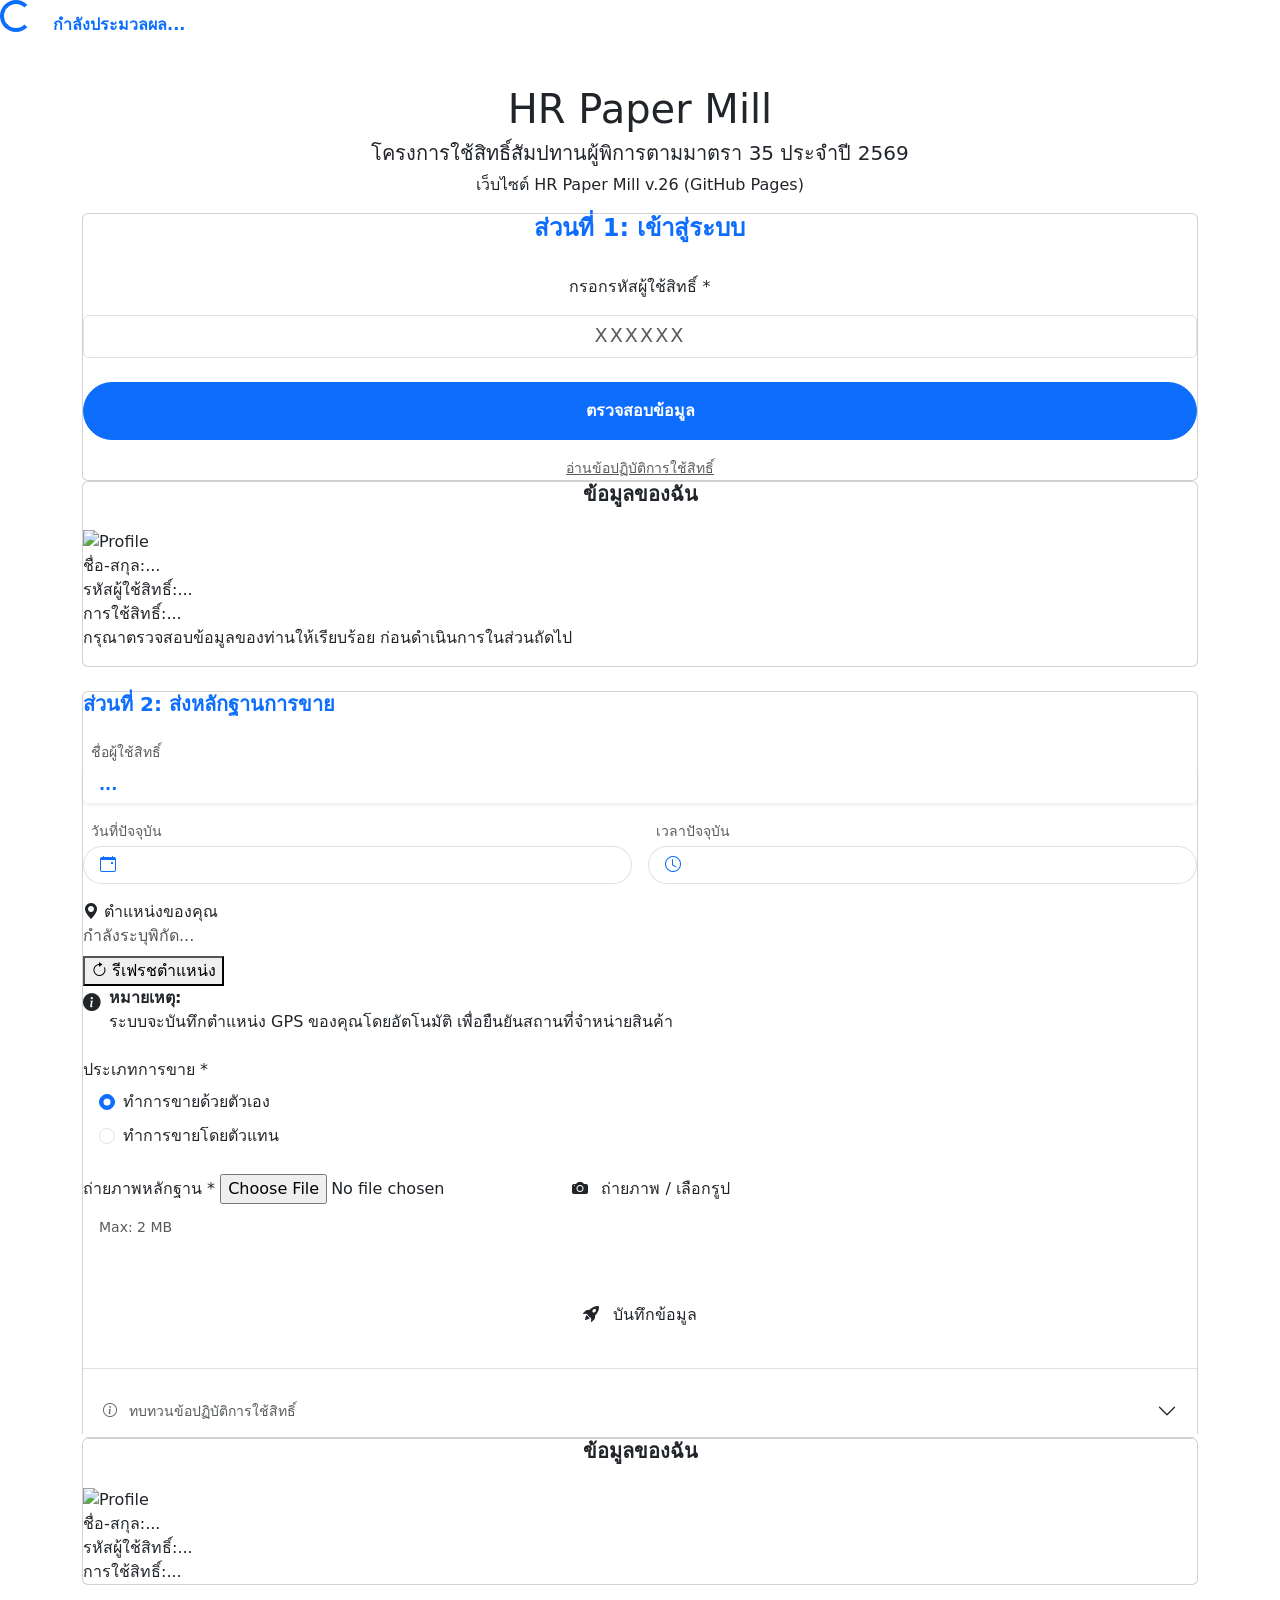
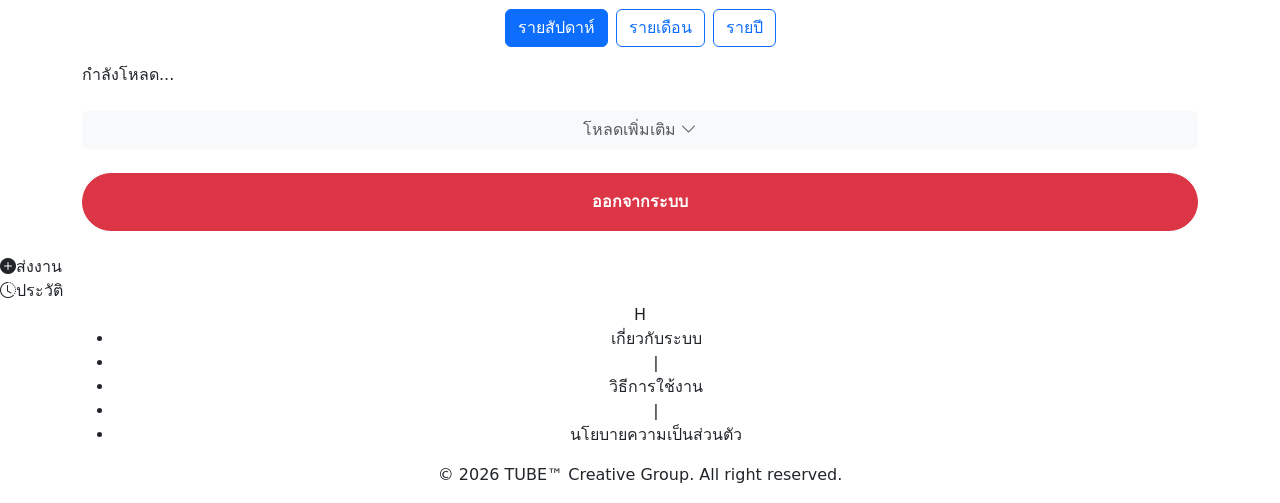
==== index.html @ 4005c4c1 "Update index.html" ====
<!DOCTYPE html>
<html lang="th">

<head>
    <meta charset="UTF-8">
    <meta name="viewport" content="width=device-width, initial-scale=1.0, maximum-scale=1.0, user-scalable=no">
    <title>HR Paper Mill</title>

    <link href="https://cdn.jsdelivr.net/npm/bootstrap@5.3.0/dist/css/bootstrap.min.css" rel="stylesheet">
    <link rel="stylesheet" href="https://cdn.jsdelivr.net/npm/bootstrap-icons@1.10.5/font/bootstrap-icons.css">
    <link rel="stylesheet"
        href="https://cdn.jsdelivr.net/gh/lazywasabi/thai-web-fonts@7/fonts/LineSeedSansTH/LineSeedSansTH.css">

    <link rel="stylesheet" href="css/style.css">
</head>

<body>

    <div id="loading" class="loading-overlay">
        <div class="spinner-border text-primary" role="status"></div>
        <span class="ms-3 text-primary fw-bold">กำลังประมวลผล...</span>
    </div>

    <div class="modal fade" id="rulesModal" tabindex="-1" aria-hidden="true" data-bs-backdrop="static">
        <div class="modal-dialog modal-dialog-scrollable modal-dialog-centered">
            <div class="modal-content" style="border-radius: 20px;">
                <div class="modal-header bg-warning bg-opacity-10"
                    style="border-top-left-radius: 20px; border-top-right-radius: 20px;">
                    <h5 class="modal-title text-dark fw-bold" style="font-size: 1.1rem;"><i
                            class="bi bi-exclamation-triangle-fill text-warning me-2"></i> ข้อปฏิบัติในการใช้สิทธิ์มาตรา
                        35</h5>
                </div>
                <div class="modal-body rules-content p-4">
                    <h6 class="fw-bold mb-3">ประเภทการจัดสถานที่จำหน่ายสินค้าหรือบริการ</h6>
                    <ol>
                        <li>ผู้ใช้สิทธิ์ ต้องส่งข้อมูลเข้าห้องรายงาน ใน Application WIX... (รายละเอียดเต็ม)
                            <ul>
                                <li>1.1 ต้องถ่ายรูปให้เห็นบัตรประจำร้านค้าผู้พิการ ล็อคที่ขาย และผู้ที่ขาย</li>
                                <li>1.2 หากวันไหนไม่มาขาย ต้องแจ้งเหตุผลของการหยุดขาย และแจ้งกำหนดว่าจะหยุดขายกี่วัน
                                </li>
                                <li>1.3 หากวันไหนให้ผู้อื่นเข้ามาขาย แจ้งเหตุผลของ และแจ้งว่าเป็นใครเข้ามาขายทดแทน</li>
                            </ul>
                        </li>
                        <li>หากผู้พิการ เสียชีวิตลง... <strong>หากไม่ปฏิบัติตามผู้ดูแลต้องชดใช้...</strong></li>
                        <li>หากได้ลงนามสัญญา... <strong>หากมีการใช้สิทธิ์ผู้พิการซ้ำซ้อน...</strong></li>
                        <li>หากต้องการเปลี่ยนประเภทสินค้า... ติดต่อ คุณเต้ หรือ คุณอู๋</li>
                        <li>ผู้ใช้สิทธิ์ ต้องไม่ให้ผู้อื่นใช้สถานที่แทน... <strong>หากไม่ปฏิบัติตาม...</strong></li>
                        <li>ผู้ใช้สิทธิ์ต้องประกอบกิจการใดๆ ที่ไม่ผิดกฎหมาย... <strong>หากไม่ปฏิบัติตาม...</strong></li>
                    </ol>
                </div>
                <div class="modal-footer border-0 pt-0 pb-4 px-4">
                    <button type="button" class="btn btn-primary w-100 rounded-pill py-2 fw-bold"
                        data-bs-dismiss="modal">รับทราบและดำเนินการต่อ</button>
                </div>
            </div>
        </div>
    </div>

    <div class="modal fade" id="aboutModal" tabindex="-1">
        <div class="modal-dialog modal-dialog-centered">
            <div class="modal-content" style="border-radius: 20px; padding: 20px;">
                <button type="button" class="btn-close position-absolute end-0 top-0 m-3"
                    data-bs-dismiss="modal"></button>
                <div class="modal-body text-center">
                    <div class="info-modal-icon bg-primary"><i class="bi bi-info-circle"></i></div>
                    <h4 class="info-modal-title">เกี่ยวกับระบบ</h4>
                    <p>ระบบ HR Paper Mill
                        พัฒนาขึ้นเพื่ออำนวยความสะดวกในการส่งหลักฐานการขายและติดตามผลการดำเนินงานของผู้ใช้สิทธิ์ตามมาตรา
                        35</p>
                    <p class="text-muted small mt-3">Version 2.6 (2026)</p>
                </div>
            </div>
        </div>
    </div>

    <div class="modal fade" id="howtoModal" tabindex="-1">
        <div class="modal-dialog modal-dialog-centered">
            <div class="modal-content" style="border-radius: 20px; padding: 20px;">
                <button type="button" class="btn-close position-absolute end-0 top-0 m-3"
                    data-bs-dismiss="modal"></button>
                <div class="modal-body">
                    <div class="info-modal-icon bg-success"><i class="bi bi-journal-text"></i></div>
                    <h4 class="info-modal-title">วิธีการใช้งาน</h4>
                    <ul class="info-list">
                        <li><strong>ส่งงาน:</strong> กรอกข้อมูล, เลือกประเภทการขาย, ระบุตำแหน่ง GPS, ถ่ายรูปหลักฐาน
                            และกดบันทึก</li>
                        <li><strong>ดูประวัติ:</strong> กดเมนู "ประวัติ" เพื่อดูรายการย้อนหลัง เลือกเดือน/ปี
                            เพื่อดูสรุปผล</li>
                        <li><strong>GPS:</strong> ระบบต้องการพิกัด GPS เพื่อยืนยันสถานที่ กรุณากด "อนุญาต"</li>
                    </ul>
                </div>
            </div>
        </div>
    </div>

    <div class="modal fade" id="privacyModal" tabindex="-1">
        <div class="modal-dialog modal-dialog-centered">
            <div class="modal-content" style="border-radius: 20px; padding: 20px;">
                <button type="button" class="btn-close position-absolute end-0 top-0 m-3"
                    data-bs-dismiss="modal"></button>
                <div class="modal-body">
                    <div class="info-modal-icon bg-secondary"><i class="bi bi-shield-lock"></i></div>
                    <h4 class="info-modal-title">นโยบายความเป็นส่วนตัว</h4>
                    <p class="mb-3 text-center">ระบบนี้จะเก็บข้อมูลของคุณดังนี้:</p>
                    <ul class="info-list">
                        <li>ชื่อ-นามสกุล และ รหัสผู้ใช้สิทธิ์</li>
                        <li>ตำแหน่ง GPS ขณะส่งงาน</li>
                        <li>รูปภาพหลักฐานการขาย</li>
                    </ul>
                    <p class="small text-muted mt-3 text-center">
                        <strong>วัตถุประสงค์:</strong> เพื่อตรวจสอบการใช้สิทธิ์สัมปทาน<br>
                        <strong>การรักษาความปลอดภัย:</strong>
                        ข้อมูลจะถูกเก็บรักษาอย่างปลอดภัยและเข้าถึงได้เฉพาะเจ้าหน้าที่ที่เกี่ยวข้อง
                    </p>
                </div>
            </div>
        </div>
    </div>

    <div class="content-wrapper">
        <div class="container mt-5 mb-3 app-header text-center">
            <h1>HR Paper Mill</h1>
            <h5>โครงการใช้สิทธิ์สัมปทานผู้พิการตามมาตรา 35 ประจำปี 2569</h5>
            <p class="mt-2">เว็บไซต์ HR Paper Mill v.26 (GitHub Pages)</p>
        </div>

        <div id="loginView" class="container">
            <div class="card main-card">
                <div class="text-center mb-4">
                    <h4 class="fw-bold text-primary">ส่วนที่ 1: เข้าสู่ระบบ</h4>
                </div>
                <div class="mb-4">
                    <label for="loginId" class="form-label text-center w-100 mb-3">กรอกรหัสผู้ใช้สิทธิ์ <span
                            class="required-star">*</span></label>
                    <input type="text" id="loginId" class="form-control form-control-rounded text-center text-uppercase"
                        style="font-size: 1.2rem; letter-spacing: 2px;" maxlength="6" placeholder="XXXXXX">
                </div>
                <button onclick="manualLogin()"
                    class="btn btn-primary w-100 rounded-pill py-3 fw-bold">ตรวจสอบข้อมูล</button>
                <div class="text-center mt-3">
                    <small class="text-muted cursor-pointer text-decoration-underline"
                        onclick="showRulesModal()">อ่านข้อปฏิบัติการใช้สิทธิ์</small>
                </div>
            </div>
        </div>

        <div id="appContainer" class="hidden">

            <div id="formView" class="container">
                <div class="card main-card mb-4">
                    <h5 class="text-center fw-bold mb-4">ข้อมูลของฉัน</h5>
                    <div class="profile-section">
                        <img id="formProfilePic" src="" class="profile-img-center" alt="Profile">
                        <div class="profile-row"><span class="profile-label">ชื่อ-สกุล:</span><span
                                class="profile-value" id="formName">...</span></div>
                        <div class="profile-row"><span class="profile-label">รหัสผู้ใช้สิทธิ์:</span><span
                                class="profile-value" id="formId">...</span></div>
                        <div class="profile-row"><span class="profile-label">การใช้สิทธิ์:</span><span
                                class="profile-value" id="formStatus">...</span></div>
                        <p class="info-note">กรุณาตรวจสอบข้อมูลของท่านให้เรียบร้อย ก่อนดำเนินการในส่วนถัดไป</p>
                    </div>
                </div>

                <div class="card main-card">
                    <h5 class="fw-bold text-primary mb-4">ส่วนที่ 2: ส่งหลักฐานการขาย</h5>
                    <form id="salesForm" onsubmit="handleFormSubmit(event)">
                        <input type="hidden" id="userId"><input type="hidden" id="userName">
                        <input type="hidden" id="lat" name="lat"><input type="hidden" id="long" name="long">

                        <div class="mb-3">
                            <label class="form-label text-muted small ms-2 mb-1">ชื่อผู้ใช้สิทธิ์</label>
                            <input type="text" id="displayUserName"
                                class="form-control form-control-rounded bg-white border-0 ps-3 fw-bold text-primary shadow-sm"
                                disabled value="...">
                        </div>

                        <div class="row g-3 mb-3">
                            <div class="col-12 col-md-6">
                                <label class="form-label text-muted small ms-2 mb-1">วันที่ปัจจุบัน</label>
                                <div class="input-group">
                                    <span class="input-group-text bg-white border-end-0 text-primary ps-3"
                                        style="border-radius: 50px 0 0 50px;"><i
                                            class="bi bi-calendar-event"></i></span>
                                    <input type="text" id="currentDate"
                                        class="form-control form-control-rounded border-start-0 bg-white ps-0" disabled
                                        style="border-radius: 0 50px 50px 0;">
                                </div>
                            </div>
                            <div class="col-12 col-md-6">
                                <label class="form-label text-muted small ms-2 mb-1">เวลาปัจจุบัน</label>
                                <div class="input-group">
                                    <span class="input-group-text bg-white border-end-0 text-primary ps-3"
                                        style="border-radius: 50px 0 0 50px;"><i class="bi bi-clock"></i></span>
                                    <input type="text" id="currentTime"
                                        class="form-control form-control-rounded border-start-0 bg-white ps-0" disabled
                                        style="border-radius: 0 50px 50px 0;">
                                </div>
                            </div>
                        </div>

                        <div class="location-card">
                            <div class="loc-title"><i class="bi bi-geo-alt-fill loc-icon"></i> ตำแหน่งของคุณ</div>
                            <div id="locationStatus" class="mb-2" style="font-size: 1rem; color: #555;">
                                กำลังระบุพิกัด...</div>
                            <button type="button" class="btn-refresh" onclick="getLocation()"><i
                                    class="bi bi-arrow-clockwise"></i> รีเฟรชตำแหน่ง</button>
                            <div class="gps-note">
                                <div class="d-flex align-items-start">
                                    <i class="bi bi-info-circle-fill me-2 mt-1" style="font-size: 1.1rem;"></i>
                                    <div><strong>หมายเหตุ:</strong><br>ระบบจะบันทึกตำแหน่ง GPS ของคุณโดยอัตโนมัติ
                                        เพื่อยืนยันสถานที่จำหน่ายสินค้า</div>
                                </div>
                            </div>
                        </div>

                        <div class="mb-4 mt-4">
                            <label class="form-label">ประเภทการขาย <span class="required-star">*</span></label>
                            <div class="d-flex flex-column ps-3 gap-2">
                                <div class="form-check">
                                    <input class="form-check-input" type="radio" name="salesTypeRadio" id="saleSelf"
                                        value="ทำการขายด้วยตัวเอง" checked>
                                    <label class="form-check-label" for="saleSelf">ทำการขายด้วยตัวเอง</label>
                                </div>
                                <div class="form-check">
                                    <input class="form-check-input" type="radio" name="salesTypeRadio" id="saleAgent"
                                        value="ทำการขายโดยตัวแทน">
                                    <label class="form-check-label" for="saleAgent">ทำการขายโดยตัวแทน</label>
                                </div>
                            </div>
                        </div>

                        <div class="mb-5">
                            <label class="form-label">ถ่ายภาพหลักฐาน <span class="required-star">*</span></label>
                            <input type="file" id="evidenceImg" class="hidden" accept="image/*" capture="environment"
                                onchange="updateFileName(this)">
                            <label for="evidenceImg" class="btn-upload" id="uploadBtnLabel"><i
                                    class="bi bi-camera-fill me-2"></i> ถ่ายภาพ / เลือกรูป</label>
                            <div class="form-text text-muted small ps-3 mt-2" id="fileNameDisplay">Max: 2 MB</div>
                        </div>

                        <button type="submit" class="btn btn-submit-gray w-100 py-3">
                            <i class="bi bi-rocket-takeoff-fill me-2"></i> บันทึกข้อมูล
                        </button>
                    </form>

                    <div class="accordion accordion-flush mt-4 pt-3 border-top" id="accordionRulesForm">
                        <div class="accordion-item">
                            <h2 class="accordion-header" id="headingForm">
                                <button class="accordion-button collapsed text-muted" type="button"
                                    data-bs-toggle="collapse" data-bs-target="#collapseForm">
                                    <small><i class="bi bi-info-circle me-2"></i> ทบทวนข้อปฏิบัติการใช้สิทธิ์</small>
                                </button>
                            </h2>
                            <div id="collapseForm" class="accordion-collapse collapse"
                                data-bs-parent="#accordionRulesForm">
                                <div class="accordion-body rules-content bg-light mt text-start">
                                    <h6 class="fw-bold mb-3">ประเภทการจัดสถานที่จำหน่ายสินค้าหรือบริการ</h6>
                                    <ol class="ps-3 mb-0">
                                        <li>ผู้ใช้สิทธิ์ ต้องส่งข้อมูล... (รายละเอียดเต็ม)</li>
                                    </ol>
                                </div>
                            </div>
                        </div>
                    </div>
                </div>
            </div>

            <div id="historyView" class="hidden container">
                <div class="card main-card mb-4">
                    <h5 class="text-center fw-bold mb-4">ข้อมูลของฉัน</h5>
                    <div class="profile-section">
                        <img id="histProfilePic" src="" class="profile-img-center" alt="Profile">
                        <div class="profile-row"><span class="profile-label">ชื่อ-สกุล:</span><span
                                class="profile-value" id="histName">...</span></div>
                        <div class="profile-row"><span class="profile-label">รหัสผู้ใช้สิทธิ์:</span><span
                                class="profile-value" id="histId">...</span></div>
                        <div class="profile-row"><span class="profile-label">การใช้สิทธิ์:</span><span
                                class="profile-value" id="histStatus">...</span></div>
                    </div>
                </div>

                <div class="d-flex justify-content-center gap-2 mb-3 filter-btn-group">
                    <button onclick="changeFilter('week')" id="btnWeek"
                        class="btn btn-outline-primary active">รายสัปดาห์</button>
                    <button onclick="changeFilter('month')" id="btnMonth"
                        class="btn btn-outline-primary">รายเดือน</button>
                    <button onclick="changeFilter('year')" id="btnYear" class="btn btn-outline-primary">รายปี</button>
                </div>

                <div id="dashboardSummary" class="dashboard-box">
                    <div class="dash-title">กำลังโหลด...</div>
                </div>

                <div class="accordion accordion-flush mb-4" id="historyAccordion"></div>
                <button id="loadMoreBtn" class="btn btn-light w-100 mb-4 text-muted hidden"
                    onclick="loadMoreItems()">โหลดเพิ่มเติม <i class="bi bi-chevron-down"></i></button>
                <button onclick="logout()"
                    class="btn btn-danger w-100 rounded-pill py-3 mb-4 fw-bold">ออกจากระบบ</button>
            </div>

            <div class="bottom-nav">
                <div class="nav-item active" id="navForm" onclick="switchTab('form')">
                    <i class="bi bi-plus-circle-fill nav-icon"></i><span>ส่งงาน</span>
                </div>
                <div class="nav-item" id="navHistory" onclick="switchTab('history')">
                    <i class="bi bi-clock-history nav-icon"></i><span>ประวัติ</span>
                </div>
            </div>
        </div>
    </div>

    <footer class="footer" id="mainFooter">
        <div class="container text-center">
            <div class="footer-logo">H</div>
            <ul class="footer-links">
                <li><a onclick="showModal('aboutModal')">เกี่ยวกับระบบ</a></li>
                <li>|</li>
                <li><a onclick="showModal('howtoModal')">วิธีการใช้งาน</a></li>
                <li>|</li>
                <li><a onclick="showModal('privacyModal')">นโยบายความเป็นส่วนตัว</a></li>
            </ul>
            <p class="copyright">© 2026 TUBE™ Creative Group. All right reserved.</p>
        </div>
    </footer>

    <script src="https://cdn.jsdelivr.net/npm/sweetalert2@11"></script>
    <script src="https://cdn.jsdelivr.net/npm/bootstrap@5.3.0/dist/js/bootstrap.bundle.min.js"></script>

    <script src="js/config.js"></script>
    <script src="js/utils.js"></script>
    <script src="js/api.js"></script>
    <script src="js/app.js"></script>
</body>

</html>
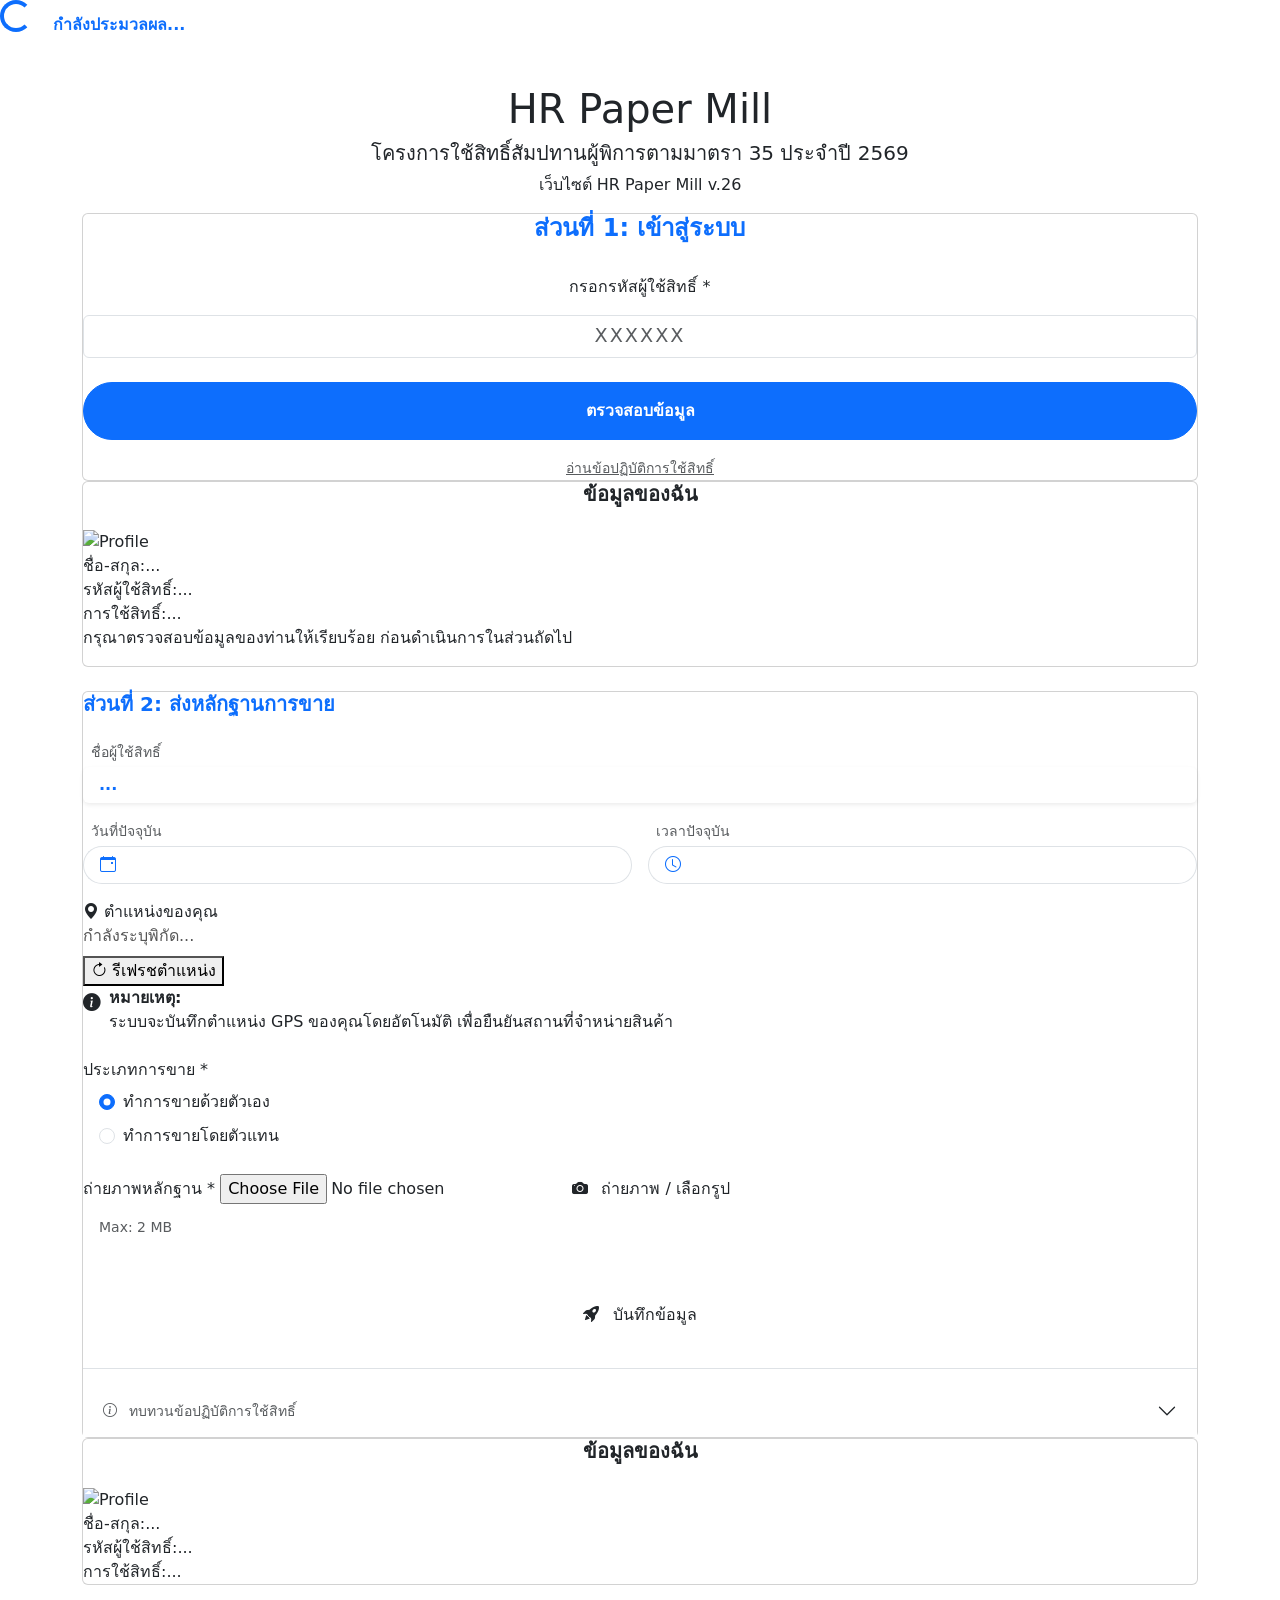
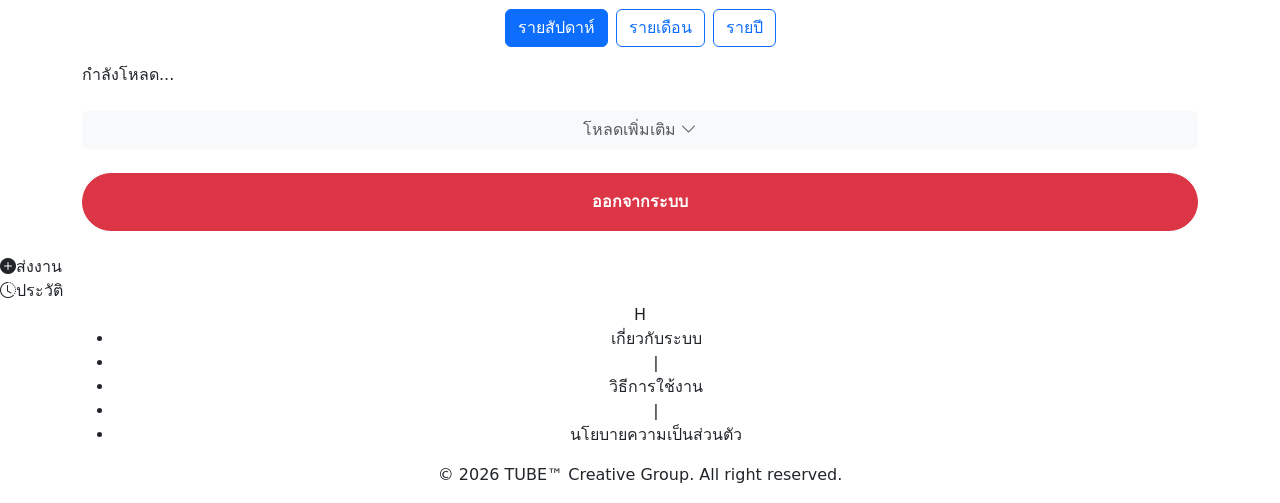
==== commit 9afee4e0: "Remove duplicate list item in index.html Removed duplicate list item regarding selling substitution." ====
--- a/index.html
+++ b/index.html
@@ -1,335 +1,311 @@
 <!DOCTYPE html>
 <html lang="th">
-
 <head>
-    <meta charset="UTF-8">
-    <meta name="viewport" content="width=device-width, initial-scale=1.0, maximum-scale=1.0, user-scalable=no">
-    <title>HR Paper Mill</title>
-
-    <link href="https://cdn.jsdelivr.net/npm/bootstrap@5.3.0/dist/css/bootstrap.min.css" rel="stylesheet">
-    <link rel="stylesheet" href="https://cdn.jsdelivr.net/npm/bootstrap-icons@1.10.5/font/bootstrap-icons.css">
-    <link rel="stylesheet"
-        href="https://cdn.jsdelivr.net/gh/lazywasabi/thai-web-fonts@7/fonts/LineSeedSansTH/LineSeedSansTH.css">
-
-    <link rel="stylesheet" href="css/style.css">
+  <meta charset="UTF-8">
+  <meta name="viewport" content="width=device-width, initial-scale=1.0, maximum-scale=1.0, user-scalable=no">
+  <title>HR Paper Mill</title>
+  
+  <link rel="icon" type="image/svg+xml" href="img/favicon.svg">
+  
+  <link rel="alternate icon" type="image/png" href="img/favicon-50x50.png">
+  <link rel="apple-touch-icon" sizes="500x500" href="img/apple-touch-icon.png">
+  
+  <meta name="theme-color" content="#0d6efd">
+  
+  <link rel="manifest" href="site.webmanifest">
+  <meta name="theme-color" content="#0d6efd"> <meta name="description" content="ระบบบันทึกการขายและส่งหลักฐานการทำงาน โครงการใช้สิทธิ์สัมปทานผู้พิการตามมาตรา 35">
+  <meta name="author" content="TUBE Creative Group">
+  <meta name="keywords" content="HR, Paper Mill, Sales, Reporting, มาตรา 35, ผู้พิการ">
+
+  <meta property="og:type" content="website">
+  <meta property="og:url" content="https://bysoftlight.github.io/hr-paper-mill/"> <meta property="og:title" content="HR Paper Mill - Sales System">
+  <meta property="og:description" content="ระบบส่งงานและบันทึกข้อมูลการขาย สำหรับผู้ใช้สิทธิ์มาตรา 35">
+  <meta property="og:image" content="logo-share.png"> <meta property="twitter:card" content="summary_large_image">
+  <meta property="twitter:title" content="HR Paper Mill - Sales System">
+  <meta property="twitter:description" content="ระบบส่งงานและบันทึกข้อมูลการขาย สำหรับผู้ใช้สิทธิ์มาตรา 35">
+  <meta property="twitter:image" content="logo-share.png">
+
+  <link href="https://cdn.jsdelivr.net/npm/bootstrap@5.3.0/dist/css/bootstrap.min.css" rel="stylesheet">
+  <link rel="stylesheet" href="https://cdn.jsdelivr.net/npm/bootstrap-icons@1.10.5/font/bootstrap-icons.css">
+  <link rel="stylesheet" href="https://cdn.jsdelivr.net/gh/lazywasabi/thai-web-fonts@7/fonts/LineSeedSansTH/LineSeedSansTH.css">
+  
+  <link rel="stylesheet" href="css/style.css"> 
 </head>
-
 <body>
 
-    <div id="loading" class="loading-overlay">
-        <div class="spinner-border text-primary" role="status"></div>
-        <span class="ms-3 text-primary fw-bold">กำลังประมวลผล...</span>
-    </div>
-
-    <div class="modal fade" id="rulesModal" tabindex="-1" aria-hidden="true" data-bs-backdrop="static">
-        <div class="modal-dialog modal-dialog-scrollable modal-dialog-centered">
-            <div class="modal-content" style="border-radius: 20px;">
-                <div class="modal-header bg-warning bg-opacity-10"
-                    style="border-top-left-radius: 20px; border-top-right-radius: 20px;">
-                    <h5 class="modal-title text-dark fw-bold" style="font-size: 1.1rem;"><i
-                            class="bi bi-exclamation-triangle-fill text-warning me-2"></i> ข้อปฏิบัติในการใช้สิทธิ์มาตรา
-                        35</h5>
+  <div id="loading" class="loading-overlay">
+    <div class="spinner-border text-primary" role="status"></div>
+    <span class="ms-3 text-primary fw-bold">กำลังประมวลผล...</span>
+  </div>
+
+  <div class="modal fade" id="rulesModal" tabindex="-1" aria-hidden="true" data-bs-backdrop="static">
+    <div class="modal-dialog modal-dialog-scrollable modal-dialog-centered">
+      <div class="modal-content" style="border-radius: 20px;">
+        <div class="modal-header bg-warning bg-opacity-10" style="border-top-left-radius: 20px; border-top-right-radius: 20px;">
+          <h5 class="modal-title text-dark fw-bold" style="font-size: 1.1rem;"><i class="bi bi-exclamation-triangle-fill text-warning me-2"></i> ข้อปฏิบัติในการใช้สิทธิ์มาตรา 35</h5>
+        </div>
+        <div class="modal-body rules-content p-4">
+           <h6 class="fw-bold mb-3">ประเภทการจัดสถานที่จำหน่ายสินค้าหรือบริการ</h6>
+           <ol>
+             <li>1.	ผู้ใช้สิทธิ์ ต้องส่งข้อมูลเข้าห้องรายงาน ใน Application WIX (หรืออาจมีการเปลี่ยนแปลง Application) เพื่อรายงานตัวทุกวัน โดยบริษัทจะนำข้อมูลไปประกอบการพิจารณาให้สิทธิ์ในปีถัดไป โดยมีเงื่อนไข การส่งข้อมูล ดังนี้
+               <ul>
+                 <li>1.1 ต้องถ่ายรูปให้เห็นบัตรประจำร้านค้าผู้พิการ ล็อคที่ขาย และผู้ที่ขาย</li>
+                 <li>1.2 หากวันไหนไม่มาขาย ต้องแจ้งเหตุผลของการหยุดขาย และแจ้งกำหนดว่าจะหยุดขายกี่วัน</li>
+                 <li>1.3 หากวันไหนให้ผู้อื่นเข้ามาขาย แจ้งเหตุผลของ และแจ้งว่าเป็นใครเข้ามาขายทดแทน</li>
+               </ul>
+             </li>
+             <li>2.	หากผู้พิการ เสียชีวิตลง ผู้ดูแลต้องแจ้งข้อมูลมาที่บริษัท ภายใน 10 วันหลังจากผู้พิการเสียชีวิต หากไม่ปฏิบัติตามผู้ดูแลต้องชดใช้ค่าเสียหายทั้งหมดตามมูลค่าในสัญญาที่ได้รับไป</strong></li>
+             <li>3.	หากได้ลงนามสัญญา เพื่อเข้าร่วมสัมปทานแล้ว ผู้พิการไม่สามารถใช้สิทธิ์ผู้พิการ ในการเข้าทำงานกับบริษัทอื่น หรือใช้สิทธิ์รูปแบบอื่นกับบริษัทใดได้อีก เนื่องจากจะเป็นการใช้สิทธิ์ผู้พิการซ้ำซ้อน
+               <strong>หากมีการใช้สิทธิ์ผู้พิการซ้ำซ้อนจนเกิดความเสียหายแก่บริษัท ทางผู้พิการ หรือผู้ดูแลต้องชดใช้ค่าเสียหายทั้งหมดตามมูลค่าในสัญญาที่ได้รับไป</strong></li>
+             <li>4.	หากต้องการเปลี่ยนประเภทสินค้าที่ขาย ให้แจ้งข้อมูลกลับมาที่</li>
+               <ul>
+                 <li>คุณศิวดลย์ (เต้) 085-835-4911</li>
+                 <li>คุณศักดิพัฒน์ (อู๋) 085-835-3663</li>
+               </ul>
+             <li>5.	ผู้ใช้สิทธิ์ ต้องไม่ให้ผู้อื่นใช้สถานที่แทน หรือไม่นำไปปล่อยเช่าต่อ 
+               <strong>หากไม่ปฏิบัติตาม บริษัทจะนำข้อมูลไปประกอบการพิจารณาให้สิทธิ์ในปีถัดไป</strong></li>
+             <li>6.	ผู้ใช้สิทธิ์ต้องประกอบกิจการใดๆ ที่ไม่ผิดกฎหมาย และไม่ขัดต่อกฎระเบียบของผู้ให้สิทธิ์ตามที่ได้ตกลงกัน 
+               <strong>หากไม่ปฏิบัติตาม ต้องชดใช้ค่าเสียหายทั้งหมดตามมูลค่าในสัญญาที่ได้รับไป และบริษัทจะนำข้อมูลไปประกอบการพิจารณาให้สิทธิ์ในปีถัดไป</strong></li>
+           </ol>
+        </div>
+        <div class="modal-footer border-0 pt-0 pb-4 px-4">
+          <button type="button" class="btn btn-primary w-100 rounded-pill py-2 fw-bold" data-bs-dismiss="modal">รับทราบและดำเนินการต่อ</button>
+        </div>
+      </div>
+    </div>
+  </div>
+
+  <div class="modal fade" id="aboutModal" tabindex="-1">
+    <div class="modal-dialog modal-dialog-centered">
+      <div class="modal-content" style="border-radius: 20px; padding: 20px;">
+        <button type="button" class="btn-close position-absolute end-0 top-0 m-3" data-bs-dismiss="modal"></button>
+        <div class="modal-body text-center">
+           <div class="info-modal-icon bg-primary"><i class="bi bi-info-circle"></i></div>
+           <h4 class="info-modal-title">เกี่ยวกับระบบ</h4>
+           <p>ระบบ HR Paper Mill พัฒนาขึ้นเพื่ออำนวยความสะดวกในการส่งหลักฐานการขายและติดตามผลการดำเนินงานของผู้ใช้สิทธิ์ตามมาตรา 35</p>
+           <p class="text-muted small mt-3">Version 2.6 (2026)</p>
+        </div>
+      </div>
+    </div>
+  </div>
+
+  <div class="modal fade" id="howtoModal" tabindex="-1">
+    <div class="modal-dialog modal-dialog-centered">
+      <div class="modal-content" style="border-radius: 20px; padding: 20px;">
+        <button type="button" class="btn-close position-absolute end-0 top-0 m-3" data-bs-dismiss="modal"></button>
+        <div class="modal-body">
+           <div class="info-modal-icon bg-success"><i class="bi bi-journal-text"></i></div>
+           <h4 class="info-modal-title">วิธีการใช้งาน</h4>
+           <ul class="info-list">
+             <li><strong>ส่งงาน:</strong> กรอกข้อมูล, เลือกประเภทการขาย, ระบุตำแหน่ง GPS, ถ่ายรูปหลักฐาน และกดบันทึก</li>
+             <li><strong>ดูประวัติ:</strong> กดเมนู "ประวัติ" เพื่อดูรายการย้อนหลัง เลือกเดือน/ปี เพื่อดูสรุปผล</li>
+             <li><strong>GPS:</strong> ระบบต้องการพิกัด GPS เพื่อยืนยันสถานที่ กรุณากด "อนุญาต"</li>
+           </ul>
+        </div>
+      </div>
+    </div>
+  </div>
+
+  <div class="modal fade" id="privacyModal" tabindex="-1">
+    <div class="modal-dialog modal-dialog-centered">
+      <div class="modal-content" style="border-radius: 20px; padding: 20px;">
+        <button type="button" class="btn-close position-absolute end-0 top-0 m-3" data-bs-dismiss="modal"></button>
+        <div class="modal-body">
+           <div class="info-modal-icon bg-secondary"><i class="bi bi-shield-lock"></i></div>
+           <h4 class="info-modal-title">นโยบายความเป็นส่วนตัว</h4>
+           <p class="mb-3 text-center">ระบบนี้จะเก็บข้อมูลของคุณดังนี้:</p>
+           <ul class="info-list">
+             <li>ชื่อ-นามสกุล และ รหัสผู้ใช้สิทธิ์</li>
+             <li>ตำแหน่ง GPS ขณะส่งงาน</li>
+             <li>รูปภาพหลักฐานการขาย</li>
+           </ul>
+           <p class="small text-muted mt-3 text-center">
+             <strong>วัตถุประสงค์:</strong> เพื่อตรวจสอบการใช้สิทธิ์สัมปทาน<br>
+             <strong>การรักษาความปลอดภัย:</strong> ข้อมูลจะถูกเก็บรักษาอย่างปลอดภัยและเข้าถึงได้เฉพาะเจ้าหน้าที่ที่เกี่ยวข้อง
+           </p>
+        </div>
+      </div>
+    </div>
+  </div>
+
+  <div class="content-wrapper">
+    <div class="container mt-5 mb-3 app-header text-center">
+      <h1>HR Paper Mill</h1>
+      <h5>โครงการใช้สิทธิ์สัมปทานผู้พิการตามมาตรา 35 ประจำปี 2569</h5>
+      <p class="mt-2">เว็บไซต์ HR Paper Mill v.26</p>
+    </div>
+
+    <div id="loginView" class="container">
+      <div class="card main-card">
+        <div class="text-center mb-4"><h4 class="fw-bold text-primary">ส่วนที่ 1: เข้าสู่ระบบ</h4></div>
+        <div class="mb-4">
+          <label for="loginId" class="form-label text-center w-100 mb-3">กรอกรหัสผู้ใช้สิทธิ์ <span class="required-star">*</span></label>
+          <input type="text" id="loginId" class="form-control form-control-rounded text-center text-uppercase" style="font-size: 1.2rem; letter-spacing: 2px;" maxlength="6" placeholder="XXXXXX">
+        </div>
+        <button onclick="manualLogin()" class="btn btn-primary w-100 rounded-pill py-3 fw-bold">ตรวจสอบข้อมูล</button>
+        <div class="text-center mt-3">
+           <small class="text-muted cursor-pointer text-decoration-underline" onclick="showRulesModal()">อ่านข้อปฏิบัติการใช้สิทธิ์</small>
+        </div>
+      </div>
+    </div>
+
+    <div id="appContainer" class="hidden">
+      
+      <div id="formView" class="container">
+        <div class="card main-card mb-4">
+           <h5 class="text-center fw-bold mb-4">ข้อมูลของฉัน</h5>
+           <div class="profile-section">
+             <img id="formProfilePic" src="" class="profile-img-center" alt="Profile">
+             <div class="profile-row"><span class="profile-label">ชื่อ-สกุล:</span><span class="profile-value" id="formName">...</span></div>
+             <div class="profile-row"><span class="profile-label">รหัสผู้ใช้สิทธิ์:</span><span class="profile-value" id="formId">...</span></div>
+             <div class="profile-row"><span class="profile-label">การใช้สิทธิ์:</span><span class="profile-value" id="formStatus">...</span></div>
+             <p class="info-note">กรุณาตรวจสอบข้อมูลของท่านให้เรียบร้อย ก่อนดำเนินการในส่วนถัดไป</p>
+           </div>
+        </div>
+
+        <div class="card main-card">
+          <h5 class="fw-bold text-primary mb-4">ส่วนที่ 2: ส่งหลักฐานการขาย</h5>
+          <form id="salesForm" onsubmit="handleFormSubmit(event)">
+            <input type="hidden" id="userId"><input type="hidden" id="userName">
+            <input type="hidden" id="lat" name="lat"><input type="hidden" id="long" name="long">
+            
+            <div class="mb-3">
+               <label class="form-label text-muted small ms-2 mb-1">ชื่อผู้ใช้สิทธิ์</label>
+               <input type="text" id="displayUserName" class="form-control form-control-rounded bg-white border-0 ps-3 fw-bold text-primary shadow-sm" disabled value="...">
+            </div>
+
+            <div class="row g-3 mb-3">
+               <div class="col-12 col-md-6">
+                 <label class="form-label text-muted small ms-2 mb-1">วันที่ปัจจุบัน</label>
+                 <div class="input-group">
+                   <span class="input-group-text bg-white border-end-0 text-primary ps-3" style="border-radius: 50px 0 0 50px;"><i class="bi bi-calendar-event"></i></span>
+                   <input type="text" id="currentDate" class="form-control form-control-rounded border-start-0 bg-white ps-0" disabled style="border-radius: 0 50px 50px 0;">
+                 </div>
+               </div>
+               <div class="col-12 col-md-6">
+                  <label class="form-label text-muted small ms-2 mb-1">เวลาปัจจุบัน</label>
+                  <div class="input-group">
+                    <span class="input-group-text bg-white border-end-0 text-primary ps-3" style="border-radius: 50px 0 0 50px;"><i class="bi bi-clock"></i></span>
+                    <input type="text" id="currentTime" class="form-control form-control-rounded border-start-0 bg-white ps-0" disabled style="border-radius: 0 50px 50px 0;">
+                  </div>
+               </div>
+             </div>
+
+            <div class="location-card">
+                <div class="loc-title"><i class="bi bi-geo-alt-fill loc-icon"></i> ตำแหน่งของคุณ</div>
+                <div id="locationStatus" class="mb-2" style="font-size: 1rem; color: #555;">กำลังระบุพิกัด...</div>
+                <button type="button" class="btn-refresh" onclick="getLocation()"><i class="bi bi-arrow-clockwise"></i> รีเฟรชตำแหน่ง</button>
+                <div class="gps-note">
+                   <div class="d-flex align-items-start">
+                      <i class="bi bi-info-circle-fill me-2 mt-1" style="font-size: 1.1rem;"></i>
+                      <div><strong>หมายเหตุ:</strong><br>ระบบจะบันทึกตำแหน่ง GPS ของคุณโดยอัตโนมัติ เพื่อยืนยันสถานที่จำหน่ายสินค้า</div>
+                   </div>
                 </div>
-                <div class="modal-body rules-content p-4">
-                    <h6 class="fw-bold mb-3">ประเภทการจัดสถานที่จำหน่ายสินค้าหรือบริการ</h6>
-                    <ol>
-                        <li>ผู้ใช้สิทธิ์ ต้องส่งข้อมูลเข้าห้องรายงาน ใน Application WIX... (รายละเอียดเต็ม)
-                            <ul>
-                                <li>1.1 ต้องถ่ายรูปให้เห็นบัตรประจำร้านค้าผู้พิการ ล็อคที่ขาย และผู้ที่ขาย</li>
-                                <li>1.2 หากวันไหนไม่มาขาย ต้องแจ้งเหตุผลของการหยุดขาย และแจ้งกำหนดว่าจะหยุดขายกี่วัน
-                                </li>
-                                <li>1.3 หากวันไหนให้ผู้อื่นเข้ามาขาย แจ้งเหตุผลของ และแจ้งว่าเป็นใครเข้ามาขายทดแทน</li>
-                            </ul>
-                        </li>
-                        <li>หากผู้พิการ เสียชีวิตลง... <strong>หากไม่ปฏิบัติตามผู้ดูแลต้องชดใช้...</strong></li>
-                        <li>หากได้ลงนามสัญญา... <strong>หากมีการใช้สิทธิ์ผู้พิการซ้ำซ้อน...</strong></li>
-                        <li>หากต้องการเปลี่ยนประเภทสินค้า... ติดต่อ คุณเต้ หรือ คุณอู๋</li>
-                        <li>ผู้ใช้สิทธิ์ ต้องไม่ให้ผู้อื่นใช้สถานที่แทน... <strong>หากไม่ปฏิบัติตาม...</strong></li>
-                        <li>ผู้ใช้สิทธิ์ต้องประกอบกิจการใดๆ ที่ไม่ผิดกฎหมาย... <strong>หากไม่ปฏิบัติตาม...</strong></li>
-                    </ol>
+            </div>
+
+            <div class="mb-4 mt-4">
+              <label class="form-label">ประเภทการขาย <span class="required-star">*</span></label>
+              <div class="d-flex flex-column ps-3 gap-2">
+                <div class="form-check">
+                  <input class="form-check-input" type="radio" name="salesTypeRadio" id="saleSelf" value="ทำการขายด้วยตัวเอง" checked>
+                  <label class="form-check-label" for="saleSelf">ทำการขายด้วยตัวเอง</label>
                 </div>
-                <div class="modal-footer border-0 pt-0 pb-4 px-4">
-                    <button type="button" class="btn btn-primary w-100 rounded-pill py-2 fw-bold"
-                        data-bs-dismiss="modal">รับทราบและดำเนินการต่อ</button>
+                <div class="form-check">
+                  <input class="form-check-input" type="radio" name="salesTypeRadio" id="saleAgent" value="ทำการขายโดยตัวแทน">
+                  <label class="form-check-label" for="saleAgent">ทำการขายโดยตัวแทน</label>
                 </div>
-            </div>
-        </div>
-    </div>
-
-    <div class="modal fade" id="aboutModal" tabindex="-1">
-        <div class="modal-dialog modal-dialog-centered">
-            <div class="modal-content" style="border-radius: 20px; padding: 20px;">
-                <button type="button" class="btn-close position-absolute end-0 top-0 m-3"
-                    data-bs-dismiss="modal"></button>
-                <div class="modal-body text-center">
-                    <div class="info-modal-icon bg-primary"><i class="bi bi-info-circle"></i></div>
-                    <h4 class="info-modal-title">เกี่ยวกับระบบ</h4>
-                    <p>ระบบ HR Paper Mill
-                        พัฒนาขึ้นเพื่ออำนวยความสะดวกในการส่งหลักฐานการขายและติดตามผลการดำเนินงานของผู้ใช้สิทธิ์ตามมาตรา
-                        35</p>
-                    <p class="text-muted small mt-3">Version 2.6 (2026)</p>
+              </div>
+            </div>
+
+            <div class="mb-5">
+              <label class="form-label">ถ่ายภาพหลักฐาน <span class="required-star">*</span></label>
+              <input type="file" id="evidenceImg" class="hidden" accept="image/*" capture="environment" onchange="updateFileName(this)">
+              <label for="evidenceImg" class="btn-upload" id="uploadBtnLabel"><i class="bi bi-camera-fill me-2"></i> ถ่ายภาพ / เลือกรูป</label>
+               <div class="form-text text-muted small ps-3 mt-2" id="fileNameDisplay">Max: 2 MB</div>
+            </div>
+
+            <button type="submit" class="btn btn-submit-gray w-100 py-3">
+              <i class="bi bi-rocket-takeoff-fill me-2"></i> บันทึกข้อมูล
+            </button>
+          </form>
+
+          <div class="accordion accordion-flush mt-4 pt-3 border-top" id="accordionRulesForm">
+            <div class="accordion-item">
+              <h2 class="accordion-header" id="headingForm">
+                <button class="accordion-button collapsed text-muted" type="button" data-bs-toggle="collapse" data-bs-target="#collapseForm">
+                  <small><i class="bi bi-info-circle me-2"></i> ทบทวนข้อปฏิบัติการใช้สิทธิ์</small>
+                </button>
+              </h2>
+              <div id="collapseForm" class="accordion-collapse collapse" data-bs-parent="#accordionRulesForm">
+                <div class="accordion-body rules-content bg-light rounded mt-2 text-start">
+                   <h6 class="fw-bold mb-3">ประเภทการจัดสถานที่จำหน่ายสินค้าหรือบริการ</h6>
+                   <ol class="ps-3 mb-0">
+                     <li>ผู้ใช้สิทธิ์ ต้องส่งข้อมูล... (รายละเอียดเต็ม)</li>
+                     </ol>
                 </div>
-            </div>
-        </div>
-    </div>
-
-    <div class="modal fade" id="howtoModal" tabindex="-1">
-        <div class="modal-dialog modal-dialog-centered">
-            <div class="modal-content" style="border-radius: 20px; padding: 20px;">
-                <button type="button" class="btn-close position-absolute end-0 top-0 m-3"
-                    data-bs-dismiss="modal"></button>
-                <div class="modal-body">
-                    <div class="info-modal-icon bg-success"><i class="bi bi-journal-text"></i></div>
-                    <h4 class="info-modal-title">วิธีการใช้งาน</h4>
-                    <ul class="info-list">
-                        <li><strong>ส่งงาน:</strong> กรอกข้อมูล, เลือกประเภทการขาย, ระบุตำแหน่ง GPS, ถ่ายรูปหลักฐาน
-                            และกดบันทึก</li>
-                        <li><strong>ดูประวัติ:</strong> กดเมนู "ประวัติ" เพื่อดูรายการย้อนหลัง เลือกเดือน/ปี
-                            เพื่อดูสรุปผล</li>
-                        <li><strong>GPS:</strong> ระบบต้องการพิกัด GPS เพื่อยืนยันสถานที่ กรุณากด "อนุญาต"</li>
-                    </ul>
-                </div>
-            </div>
-        </div>
-    </div>
-
-    <div class="modal fade" id="privacyModal" tabindex="-1">
-        <div class="modal-dialog modal-dialog-centered">
-            <div class="modal-content" style="border-radius: 20px; padding: 20px;">
-                <button type="button" class="btn-close position-absolute end-0 top-0 m-3"
-                    data-bs-dismiss="modal"></button>
-                <div class="modal-body">
-                    <div class="info-modal-icon bg-secondary"><i class="bi bi-shield-lock"></i></div>
-                    <h4 class="info-modal-title">นโยบายความเป็นส่วนตัว</h4>
-                    <p class="mb-3 text-center">ระบบนี้จะเก็บข้อมูลของคุณดังนี้:</p>
-                    <ul class="info-list">
-                        <li>ชื่อ-นามสกุล และ รหัสผู้ใช้สิทธิ์</li>
-                        <li>ตำแหน่ง GPS ขณะส่งงาน</li>
-                        <li>รูปภาพหลักฐานการขาย</li>
-                    </ul>
-                    <p class="small text-muted mt-3 text-center">
-                        <strong>วัตถุประสงค์:</strong> เพื่อตรวจสอบการใช้สิทธิ์สัมปทาน<br>
-                        <strong>การรักษาความปลอดภัย:</strong>
-                        ข้อมูลจะถูกเก็บรักษาอย่างปลอดภัยและเข้าถึงได้เฉพาะเจ้าหน้าที่ที่เกี่ยวข้อง
-                    </p>
-                </div>
-            </div>
-        </div>
-    </div>
-
-    <div class="content-wrapper">
-        <div class="container mt-5 mb-3 app-header text-center">
-            <h1>HR Paper Mill</h1>
-            <h5>โครงการใช้สิทธิ์สัมปทานผู้พิการตามมาตรา 35 ประจำปี 2569</h5>
-            <p class="mt-2">เว็บไซต์ HR Paper Mill v.26 (GitHub Pages)</p>
-        </div>
-
-        <div id="loginView" class="container">
-            <div class="card main-card">
-                <div class="text-center mb-4">
-                    <h4 class="fw-bold text-primary">ส่วนที่ 1: เข้าสู่ระบบ</h4>
-                </div>
-                <div class="mb-4">
-                    <label for="loginId" class="form-label text-center w-100 mb-3">กรอกรหัสผู้ใช้สิทธิ์ <span
-                            class="required-star">*</span></label>
-                    <input type="text" id="loginId" class="form-control form-control-rounded text-center text-uppercase"
-                        style="font-size: 1.2rem; letter-spacing: 2px;" maxlength="6" placeholder="XXXXXX">
-                </div>
-                <button onclick="manualLogin()"
-                    class="btn btn-primary w-100 rounded-pill py-3 fw-bold">ตรวจสอบข้อมูล</button>
-                <div class="text-center mt-3">
-                    <small class="text-muted cursor-pointer text-decoration-underline"
-                        onclick="showRulesModal()">อ่านข้อปฏิบัติการใช้สิทธิ์</small>
-                </div>
-            </div>
-        </div>
-
-        <div id="appContainer" class="hidden">
-
-            <div id="formView" class="container">
-                <div class="card main-card mb-4">
-                    <h5 class="text-center fw-bold mb-4">ข้อมูลของฉัน</h5>
-                    <div class="profile-section">
-                        <img id="formProfilePic" src="" class="profile-img-center" alt="Profile">
-                        <div class="profile-row"><span class="profile-label">ชื่อ-สกุล:</span><span
-                                class="profile-value" id="formName">...</span></div>
-                        <div class="profile-row"><span class="profile-label">รหัสผู้ใช้สิทธิ์:</span><span
-                                class="profile-value" id="formId">...</span></div>
-                        <div class="profile-row"><span class="profile-label">การใช้สิทธิ์:</span><span
-                                class="profile-value" id="formStatus">...</span></div>
-                        <p class="info-note">กรุณาตรวจสอบข้อมูลของท่านให้เรียบร้อย ก่อนดำเนินการในส่วนถัดไป</p>
-                    </div>
-                </div>
-
-                <div class="card main-card">
-                    <h5 class="fw-bold text-primary mb-4">ส่วนที่ 2: ส่งหลักฐานการขาย</h5>
-                    <form id="salesForm" onsubmit="handleFormSubmit(event)">
-                        <input type="hidden" id="userId"><input type="hidden" id="userName">
-                        <input type="hidden" id="lat" name="lat"><input type="hidden" id="long" name="long">
-
-                        <div class="mb-3">
-                            <label class="form-label text-muted small ms-2 mb-1">ชื่อผู้ใช้สิทธิ์</label>
-                            <input type="text" id="displayUserName"
-                                class="form-control form-control-rounded bg-white border-0 ps-3 fw-bold text-primary shadow-sm"
-                                disabled value="...">
-                        </div>
-
-                        <div class="row g-3 mb-3">
-                            <div class="col-12 col-md-6">
-                                <label class="form-label text-muted small ms-2 mb-1">วันที่ปัจจุบัน</label>
-                                <div class="input-group">
-                                    <span class="input-group-text bg-white border-end-0 text-primary ps-3"
-                                        style="border-radius: 50px 0 0 50px;"><i
-                                            class="bi bi-calendar-event"></i></span>
-                                    <input type="text" id="currentDate"
-                                        class="form-control form-control-rounded border-start-0 bg-white ps-0" disabled
-                                        style="border-radius: 0 50px 50px 0;">
-                                </div>
-                            </div>
-                            <div class="col-12 col-md-6">
-                                <label class="form-label text-muted small ms-2 mb-1">เวลาปัจจุบัน</label>
-                                <div class="input-group">
-                                    <span class="input-group-text bg-white border-end-0 text-primary ps-3"
-                                        style="border-radius: 50px 0 0 50px;"><i class="bi bi-clock"></i></span>
-                                    <input type="text" id="currentTime"
-                                        class="form-control form-control-rounded border-start-0 bg-white ps-0" disabled
-                                        style="border-radius: 0 50px 50px 0;">
-                                </div>
-                            </div>
-                        </div>
-
-                        <div class="location-card">
-                            <div class="loc-title"><i class="bi bi-geo-alt-fill loc-icon"></i> ตำแหน่งของคุณ</div>
-                            <div id="locationStatus" class="mb-2" style="font-size: 1rem; color: #555;">
-                                กำลังระบุพิกัด...</div>
-                            <button type="button" class="btn-refresh" onclick="getLocation()"><i
-                                    class="bi bi-arrow-clockwise"></i> รีเฟรชตำแหน่ง</button>
-                            <div class="gps-note">
-                                <div class="d-flex align-items-start">
-                                    <i class="bi bi-info-circle-fill me-2 mt-1" style="font-size: 1.1rem;"></i>
-                                    <div><strong>หมายเหตุ:</strong><br>ระบบจะบันทึกตำแหน่ง GPS ของคุณโดยอัตโนมัติ
-                                        เพื่อยืนยันสถานที่จำหน่ายสินค้า</div>
-                                </div>
-                            </div>
-                        </div>
-
-                        <div class="mb-4 mt-4">
-                            <label class="form-label">ประเภทการขาย <span class="required-star">*</span></label>
-                            <div class="d-flex flex-column ps-3 gap-2">
-                                <div class="form-check">
-                                    <input class="form-check-input" type="radio" name="salesTypeRadio" id="saleSelf"
-                                        value="ทำการขายด้วยตัวเอง" checked>
-                                    <label class="form-check-label" for="saleSelf">ทำการขายด้วยตัวเอง</label>
-                                </div>
-                                <div class="form-check">
-                                    <input class="form-check-input" type="radio" name="salesTypeRadio" id="saleAgent"
-                                        value="ทำการขายโดยตัวแทน">
-                                    <label class="form-check-label" for="saleAgent">ทำการขายโดยตัวแทน</label>
-                                </div>
-                            </div>
-                        </div>
-
-                        <div class="mb-5">
-                            <label class="form-label">ถ่ายภาพหลักฐาน <span class="required-star">*</span></label>
-                            <input type="file" id="evidenceImg" class="hidden" accept="image/*" capture="environment"
-                                onchange="updateFileName(this)">
-                            <label for="evidenceImg" class="btn-upload" id="uploadBtnLabel"><i
-                                    class="bi bi-camera-fill me-2"></i> ถ่ายภาพ / เลือกรูป</label>
-                            <div class="form-text text-muted small ps-3 mt-2" id="fileNameDisplay">Max: 2 MB</div>
-                        </div>
-
-                        <button type="submit" class="btn btn-submit-gray w-100 py-3">
-                            <i class="bi bi-rocket-takeoff-fill me-2"></i> บันทึกข้อมูล
-                        </button>
-                    </form>
-
-                    <div class="accordion accordion-flush mt-4 pt-3 border-top" id="accordionRulesForm">
-                        <div class="accordion-item">
-                            <h2 class="accordion-header" id="headingForm">
-                                <button class="accordion-button collapsed text-muted" type="button"
-                                    data-bs-toggle="collapse" data-bs-target="#collapseForm">
-                                    <small><i class="bi bi-info-circle me-2"></i> ทบทวนข้อปฏิบัติการใช้สิทธิ์</small>
-                                </button>
-                            </h2>
-                            <div id="collapseForm" class="accordion-collapse collapse"
-                                data-bs-parent="#accordionRulesForm">
-                                <div class="accordion-body rules-content bg-light mt text-start">
-                                    <h6 class="fw-bold mb-3">ประเภทการจัดสถานที่จำหน่ายสินค้าหรือบริการ</h6>
-                                    <ol class="ps-3 mb-0">
-                                        <li>ผู้ใช้สิทธิ์ ต้องส่งข้อมูล... (รายละเอียดเต็ม)</li>
-                                    </ol>
-                                </div>
-                            </div>
-                        </div>
-                    </div>
-                </div>
-            </div>
-
-            <div id="historyView" class="hidden container">
-                <div class="card main-card mb-4">
-                    <h5 class="text-center fw-bold mb-4">ข้อมูลของฉัน</h5>
-                    <div class="profile-section">
-                        <img id="histProfilePic" src="" class="profile-img-center" alt="Profile">
-                        <div class="profile-row"><span class="profile-label">ชื่อ-สกุล:</span><span
-                                class="profile-value" id="histName">...</span></div>
-                        <div class="profile-row"><span class="profile-label">รหัสผู้ใช้สิทธิ์:</span><span
-                                class="profile-value" id="histId">...</span></div>
-                        <div class="profile-row"><span class="profile-label">การใช้สิทธิ์:</span><span
-                                class="profile-value" id="histStatus">...</span></div>
-                    </div>
-                </div>
-
-                <div class="d-flex justify-content-center gap-2 mb-3 filter-btn-group">
-                    <button onclick="changeFilter('week')" id="btnWeek"
-                        class="btn btn-outline-primary active">รายสัปดาห์</button>
-                    <button onclick="changeFilter('month')" id="btnMonth"
-                        class="btn btn-outline-primary">รายเดือน</button>
-                    <button onclick="changeFilter('year')" id="btnYear" class="btn btn-outline-primary">รายปี</button>
-                </div>
-
-                <div id="dashboardSummary" class="dashboard-box">
-                    <div class="dash-title">กำลังโหลด...</div>
-                </div>
-
-                <div class="accordion accordion-flush mb-4" id="historyAccordion"></div>
-                <button id="loadMoreBtn" class="btn btn-light w-100 mb-4 text-muted hidden"
-                    onclick="loadMoreItems()">โหลดเพิ่มเติม <i class="bi bi-chevron-down"></i></button>
-                <button onclick="logout()"
-                    class="btn btn-danger w-100 rounded-pill py-3 mb-4 fw-bold">ออกจากระบบ</button>
-            </div>
-
-            <div class="bottom-nav">
-                <div class="nav-item active" id="navForm" onclick="switchTab('form')">
-                    <i class="bi bi-plus-circle-fill nav-icon"></i><span>ส่งงาน</span>
-                </div>
-                <div class="nav-item" id="navHistory" onclick="switchTab('history')">
-                    <i class="bi bi-clock-history nav-icon"></i><span>ประวัติ</span>
-                </div>
-            </div>
-        </div>
-    </div>
-
-    <footer class="footer" id="mainFooter">
-        <div class="container text-center">
-            <div class="footer-logo">H</div>
-            <ul class="footer-links">
-                <li><a onclick="showModal('aboutModal')">เกี่ยวกับระบบ</a></li>
-                <li>|</li>
-                <li><a onclick="showModal('howtoModal')">วิธีการใช้งาน</a></li>
-                <li>|</li>
-                <li><a onclick="showModal('privacyModal')">นโยบายความเป็นส่วนตัว</a></li>
-            </ul>
-            <p class="copyright">© 2026 TUBE™ Creative Group. All right reserved.</p>
-        </div>
-    </footer>
-
-    <script src="https://cdn.jsdelivr.net/npm/sweetalert2@11"></script>
-    <script src="https://cdn.jsdelivr.net/npm/bootstrap@5.3.0/dist/js/bootstrap.bundle.min.js"></script>
-
-    <script src="js/config.js"></script>
-    <script src="js/utils.js"></script>
-    <script src="js/api.js"></script>
-    <script src="js/app.js"></script>
+              </div>
+            </div>
+          </div>
+        </div>
+      </div>
+
+      <div id="historyView" class="hidden container">
+        <div class="card main-card mb-4">
+           <h5 class="text-center fw-bold mb-4">ข้อมูลของฉัน</h5>
+           <div class="profile-section">
+             <img id="histProfilePic" src="" class="profile-img-center" alt="Profile">
+             <div class="profile-row"><span class="profile-label">ชื่อ-สกุล:</span><span class="profile-value" id="histName">...</span></div>
+             <div class="profile-row"><span class="profile-label">รหัสผู้ใช้สิทธิ์:</span><span class="profile-value" id="histId">...</span></div>
+             <div class="profile-row"><span class="profile-label">การใช้สิทธิ์:</span><span class="profile-value" id="histStatus">...</span></div>
+           </div>
+        </div>
+
+        <div class="d-flex justify-content-center gap-2 mb-3 filter-btn-group">
+          <button onclick="changeFilter('week')" id="btnWeek" class="btn btn-outline-primary active">รายสัปดาห์</button>
+          <button onclick="changeFilter('month')" id="btnMonth" class="btn btn-outline-primary">รายเดือน</button>
+          <button onclick="changeFilter('year')" id="btnYear" class="btn btn-outline-primary">รายปี</button>
+        </div>
+
+        <div id="dashboardSummary" class="dashboard-box">
+           <div class="dash-title">กำลังโหลด...</div>
+        </div>
+
+        <div class="accordion accordion-flush mb-4" id="historyAccordion"></div>
+        <button id="loadMoreBtn" class="btn btn-light w-100 mb-4 text-muted hidden" onclick="loadMoreItems()">โหลดเพิ่มเติม <i class="bi bi-chevron-down"></i></button>
+        <button onclick="logout()" class="btn btn-danger w-100 rounded-pill py-3 mb-4 fw-bold">ออกจากระบบ</button>
+      </div>
+
+      <div class="bottom-nav">
+        <div class="nav-item active" id="navForm" onclick="switchTab('form')">
+          <i class="bi bi-plus-circle-fill nav-icon"></i><span>ส่งงาน</span>
+        </div>
+        <div class="nav-item" id="navHistory" onclick="switchTab('history')">
+          <i class="bi bi-clock-history nav-icon"></i><span>ประวัติ</span>
+        </div>
+      </div>
+    </div>
+  </div>
+
+  <footer class="footer" id="mainFooter">
+    <div class="container text-center">
+      <div class="footer-logo">H</div>
+      <ul class="footer-links">
+        <li><a onclick="showModal('aboutModal')">เกี่ยวกับระบบ</a></li>
+        <li>|</li>
+        <li><a onclick="showModal('howtoModal')">วิธีการใช้งาน</a></li>
+        <li>|</li>
+        <li><a onclick="showModal('privacyModal')">นโยบายความเป็นส่วนตัว</a></li>
+      </ul>
+      <p class="copyright">© 2026 TUBE™ Creative Group. All right reserved.</p>
+    </div>
+  </footer>
+
+  <script src="https://cdn.jsdelivr.net/npm/sweetalert2@11"></script>
+  <script src="https://cdn.jsdelivr.net/npm/bootstrap@5.3.0/dist/js/bootstrap.bundle.min.js"></script>
+  
+  <script src="js/config.js"></script>
+  <script src="js/utils.js"></script>
+  <script src="js/api.js"></script>
+  <script src="js/app.js"></script>
 </body>
-
 </html>
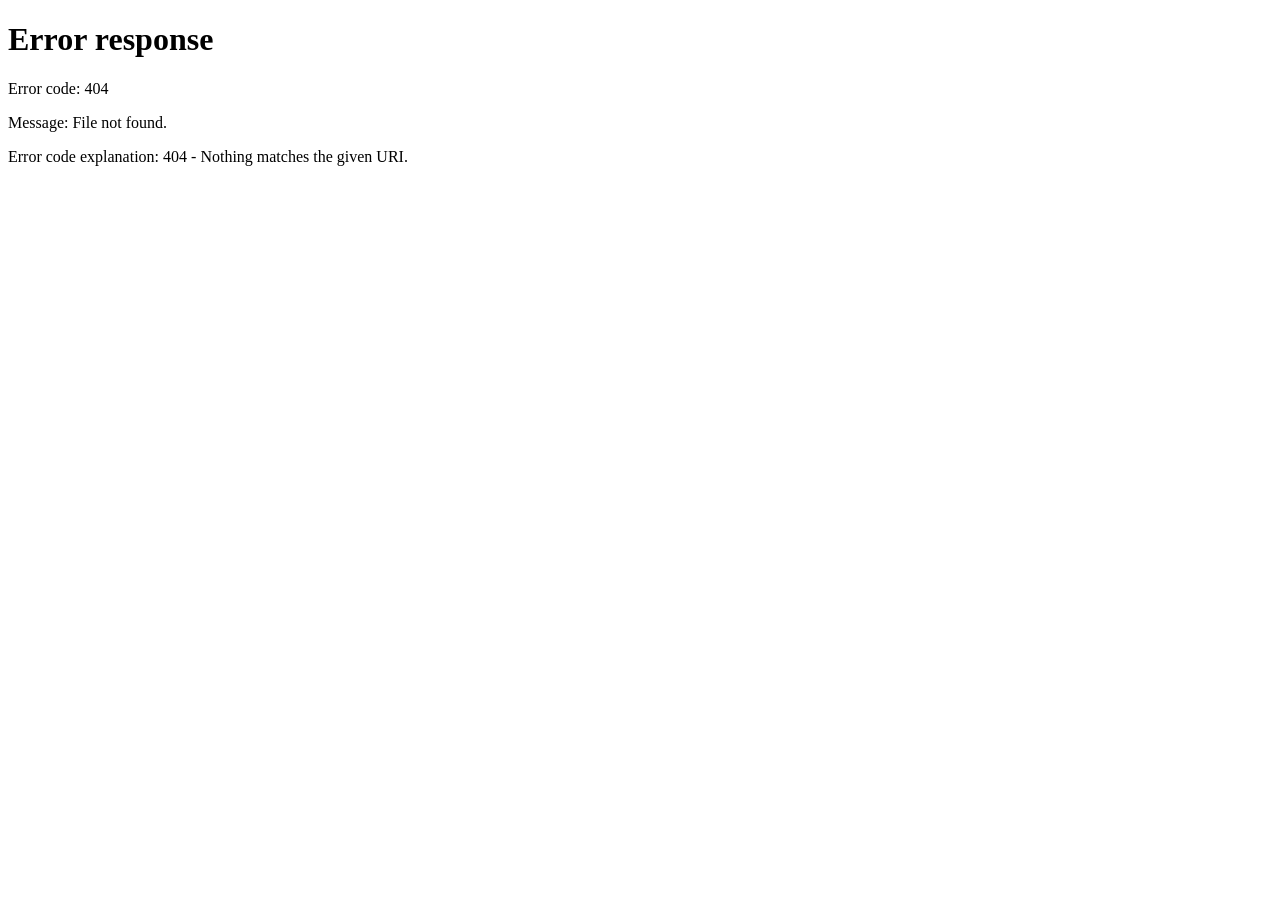
==== commit 4e90239d: "Redirect old links to bysoftlight.github.io/hr-paper-mill/ Keeps the path, query and hash (e.g. /sta" ====
--- a/index.html
+++ b/index.html
@@ -1,311 +1,27 @@
-<!DOCTYPE html>
+<!doctype html>
 <html lang="th">
 <head>
-  <meta charset="UTF-8">
-  <meta name="viewport" content="width=device-width, initial-scale=1.0, maximum-scale=1.0, user-scalable=no">
-  <title>HR Paper Mill</title>
-  
-  <link rel="icon" type="image/svg+xml" href="img/favicon.svg">
-  
-  <link rel="alternate icon" type="image/png" href="img/favicon-50x50.png">
-  <link rel="apple-touch-icon" sizes="500x500" href="img/apple-touch-icon.png">
-  
-  <meta name="theme-color" content="#0d6efd">
-  
-  <link rel="manifest" href="site.webmanifest">
-  <meta name="theme-color" content="#0d6efd"> <meta name="description" content="ระบบบันทึกการขายและส่งหลักฐานการทำงาน โครงการใช้สิทธิ์สัมปทานผู้พิการตามมาตรา 35">
-  <meta name="author" content="TUBE Creative Group">
-  <meta name="keywords" content="HR, Paper Mill, Sales, Reporting, มาตรา 35, ผู้พิการ">
-
-  <meta property="og:type" content="website">
-  <meta property="og:url" content="https://bysoftlight.github.io/hr-paper-mill/"> <meta property="og:title" content="HR Paper Mill - Sales System">
-  <meta property="og:description" content="ระบบส่งงานและบันทึกข้อมูลการขาย สำหรับผู้ใช้สิทธิ์มาตรา 35">
-  <meta property="og:image" content="logo-share.png"> <meta property="twitter:card" content="summary_large_image">
-  <meta property="twitter:title" content="HR Paper Mill - Sales System">
-  <meta property="twitter:description" content="ระบบส่งงานและบันทึกข้อมูลการขาย สำหรับผู้ใช้สิทธิ์มาตรา 35">
-  <meta property="twitter:image" content="logo-share.png">
-
-  <link href="https://cdn.jsdelivr.net/npm/bootstrap@5.3.0/dist/css/bootstrap.min.css" rel="stylesheet">
-  <link rel="stylesheet" href="https://cdn.jsdelivr.net/npm/bootstrap-icons@1.10.5/font/bootstrap-icons.css">
-  <link rel="stylesheet" href="https://cdn.jsdelivr.net/gh/lazywasabi/thai-web-fonts@7/fonts/LineSeedSansTH/LineSeedSansTH.css">
-  
-  <link rel="stylesheet" href="css/style.css"> 
+  <meta charset="utf-8">
+  <meta name="viewport" content="width=device-width, initial-scale=1">
+  <meta name="robots" content="noindex">
+  <title>HR Paper Mill — ย้ายไปลิงก์ใหม่</title>
+  <link rel="canonical" href="https://bysoftlight.github.io/hr-paper-mill/">
+  <script>
+    // เว็บย้ายไป /hr-paper-mill/ — พาไปหน้าเดิมในที่ใหม่ (เก็บ path, query และ #hash ไว้)
+    (function () {
+      var base = '/hr-paper-mill';
+      var path = location.pathname === '/' ? '/' : location.pathname;
+      location.replace(base + path + location.search + location.hash);
+    })();
+  </script>
+  <noscript><meta http-equiv="refresh" content="0; url=/hr-paper-mill/"></noscript>
+  <style>
+    body { margin: 0; min-height: 100vh; display: grid; place-items: center; padding: 16px; box-sizing: border-box;
+      background: #F3F1EC; color: #16191D; font: 16px/1.6 system-ui, sans-serif; text-align: center; }
+    a { color: #1847C2; font-weight: 600; }
+  </style>
 </head>
 <body>
-
-  <div id="loading" class="loading-overlay">
-    <div class="spinner-border text-primary" role="status"></div>
-    <span class="ms-3 text-primary fw-bold">กำลังประมวลผล...</span>
-  </div>
-
-  <div class="modal fade" id="rulesModal" tabindex="-1" aria-hidden="true" data-bs-backdrop="static">
-    <div class="modal-dialog modal-dialog-scrollable modal-dialog-centered">
-      <div class="modal-content" style="border-radius: 20px;">
-        <div class="modal-header bg-warning bg-opacity-10" style="border-top-left-radius: 20px; border-top-right-radius: 20px;">
-          <h5 class="modal-title text-dark fw-bold" style="font-size: 1.1rem;"><i class="bi bi-exclamation-triangle-fill text-warning me-2"></i> ข้อปฏิบัติในการใช้สิทธิ์มาตรา 35</h5>
-        </div>
-        <div class="modal-body rules-content p-4">
-           <h6 class="fw-bold mb-3">ประเภทการจัดสถานที่จำหน่ายสินค้าหรือบริการ</h6>
-           <ol>
-             <li>1.	ผู้ใช้สิทธิ์ ต้องส่งข้อมูลเข้าห้องรายงาน ใน Application WIX (หรืออาจมีการเปลี่ยนแปลง Application) เพื่อรายงานตัวทุกวัน โดยบริษัทจะนำข้อมูลไปประกอบการพิจารณาให้สิทธิ์ในปีถัดไป โดยมีเงื่อนไข การส่งข้อมูล ดังนี้
-               <ul>
-                 <li>1.1 ต้องถ่ายรูปให้เห็นบัตรประจำร้านค้าผู้พิการ ล็อคที่ขาย และผู้ที่ขาย</li>
-                 <li>1.2 หากวันไหนไม่มาขาย ต้องแจ้งเหตุผลของการหยุดขาย และแจ้งกำหนดว่าจะหยุดขายกี่วัน</li>
-                 <li>1.3 หากวันไหนให้ผู้อื่นเข้ามาขาย แจ้งเหตุผลของ และแจ้งว่าเป็นใครเข้ามาขายทดแทน</li>
-               </ul>
-             </li>
-             <li>2.	หากผู้พิการ เสียชีวิตลง ผู้ดูแลต้องแจ้งข้อมูลมาที่บริษัท ภายใน 10 วันหลังจากผู้พิการเสียชีวิต หากไม่ปฏิบัติตามผู้ดูแลต้องชดใช้ค่าเสียหายทั้งหมดตามมูลค่าในสัญญาที่ได้รับไป</strong></li>
-             <li>3.	หากได้ลงนามสัญญา เพื่อเข้าร่วมสัมปทานแล้ว ผู้พิการไม่สามารถใช้สิทธิ์ผู้พิการ ในการเข้าทำงานกับบริษัทอื่น หรือใช้สิทธิ์รูปแบบอื่นกับบริษัทใดได้อีก เนื่องจากจะเป็นการใช้สิทธิ์ผู้พิการซ้ำซ้อน
-               <strong>หากมีการใช้สิทธิ์ผู้พิการซ้ำซ้อนจนเกิดความเสียหายแก่บริษัท ทางผู้พิการ หรือผู้ดูแลต้องชดใช้ค่าเสียหายทั้งหมดตามมูลค่าในสัญญาที่ได้รับไป</strong></li>
-             <li>4.	หากต้องการเปลี่ยนประเภทสินค้าที่ขาย ให้แจ้งข้อมูลกลับมาที่</li>
-               <ul>
-                 <li>คุณศิวดลย์ (เต้) 085-835-4911</li>
-                 <li>คุณศักดิพัฒน์ (อู๋) 085-835-3663</li>
-               </ul>
-             <li>5.	ผู้ใช้สิทธิ์ ต้องไม่ให้ผู้อื่นใช้สถานที่แทน หรือไม่นำไปปล่อยเช่าต่อ 
-               <strong>หากไม่ปฏิบัติตาม บริษัทจะนำข้อมูลไปประกอบการพิจารณาให้สิทธิ์ในปีถัดไป</strong></li>
-             <li>6.	ผู้ใช้สิทธิ์ต้องประกอบกิจการใดๆ ที่ไม่ผิดกฎหมาย และไม่ขัดต่อกฎระเบียบของผู้ให้สิทธิ์ตามที่ได้ตกลงกัน 
-               <strong>หากไม่ปฏิบัติตาม ต้องชดใช้ค่าเสียหายทั้งหมดตามมูลค่าในสัญญาที่ได้รับไป และบริษัทจะนำข้อมูลไปประกอบการพิจารณาให้สิทธิ์ในปีถัดไป</strong></li>
-           </ol>
-        </div>
-        <div class="modal-footer border-0 pt-0 pb-4 px-4">
-          <button type="button" class="btn btn-primary w-100 rounded-pill py-2 fw-bold" data-bs-dismiss="modal">รับทราบและดำเนินการต่อ</button>
-        </div>
-      </div>
-    </div>
-  </div>
-
-  <div class="modal fade" id="aboutModal" tabindex="-1">
-    <div class="modal-dialog modal-dialog-centered">
-      <div class="modal-content" style="border-radius: 20px; padding: 20px;">
-        <button type="button" class="btn-close position-absolute end-0 top-0 m-3" data-bs-dismiss="modal"></button>
-        <div class="modal-body text-center">
-           <div class="info-modal-icon bg-primary"><i class="bi bi-info-circle"></i></div>
-           <h4 class="info-modal-title">เกี่ยวกับระบบ</h4>
-           <p>ระบบ HR Paper Mill พัฒนาขึ้นเพื่ออำนวยความสะดวกในการส่งหลักฐานการขายและติดตามผลการดำเนินงานของผู้ใช้สิทธิ์ตามมาตรา 35</p>
-           <p class="text-muted small mt-3">Version 2.6 (2026)</p>
-        </div>
-      </div>
-    </div>
-  </div>
-
-  <div class="modal fade" id="howtoModal" tabindex="-1">
-    <div class="modal-dialog modal-dialog-centered">
-      <div class="modal-content" style="border-radius: 20px; padding: 20px;">
-        <button type="button" class="btn-close position-absolute end-0 top-0 m-3" data-bs-dismiss="modal"></button>
-        <div class="modal-body">
-           <div class="info-modal-icon bg-success"><i class="bi bi-journal-text"></i></div>
-           <h4 class="info-modal-title">วิธีการใช้งาน</h4>
-           <ul class="info-list">
-             <li><strong>ส่งงาน:</strong> กรอกข้อมูล, เลือกประเภทการขาย, ระบุตำแหน่ง GPS, ถ่ายรูปหลักฐาน และกดบันทึก</li>
-             <li><strong>ดูประวัติ:</strong> กดเมนู "ประวัติ" เพื่อดูรายการย้อนหลัง เลือกเดือน/ปี เพื่อดูสรุปผล</li>
-             <li><strong>GPS:</strong> ระบบต้องการพิกัด GPS เพื่อยืนยันสถานที่ กรุณากด "อนุญาต"</li>
-           </ul>
-        </div>
-      </div>
-    </div>
-  </div>
-
-  <div class="modal fade" id="privacyModal" tabindex="-1">
-    <div class="modal-dialog modal-dialog-centered">
-      <div class="modal-content" style="border-radius: 20px; padding: 20px;">
-        <button type="button" class="btn-close position-absolute end-0 top-0 m-3" data-bs-dismiss="modal"></button>
-        <div class="modal-body">
-           <div class="info-modal-icon bg-secondary"><i class="bi bi-shield-lock"></i></div>
-           <h4 class="info-modal-title">นโยบายความเป็นส่วนตัว</h4>
-           <p class="mb-3 text-center">ระบบนี้จะเก็บข้อมูลของคุณดังนี้:</p>
-           <ul class="info-list">
-             <li>ชื่อ-นามสกุล และ รหัสผู้ใช้สิทธิ์</li>
-             <li>ตำแหน่ง GPS ขณะส่งงาน</li>
-             <li>รูปภาพหลักฐานการขาย</li>
-           </ul>
-           <p class="small text-muted mt-3 text-center">
-             <strong>วัตถุประสงค์:</strong> เพื่อตรวจสอบการใช้สิทธิ์สัมปทาน<br>
-             <strong>การรักษาความปลอดภัย:</strong> ข้อมูลจะถูกเก็บรักษาอย่างปลอดภัยและเข้าถึงได้เฉพาะเจ้าหน้าที่ที่เกี่ยวข้อง
-           </p>
-        </div>
-      </div>
-    </div>
-  </div>
-
-  <div class="content-wrapper">
-    <div class="container mt-5 mb-3 app-header text-center">
-      <h1>HR Paper Mill</h1>
-      <h5>โครงการใช้สิทธิ์สัมปทานผู้พิการตามมาตรา 35 ประจำปี 2569</h5>
-      <p class="mt-2">เว็บไซต์ HR Paper Mill v.26</p>
-    </div>
-
-    <div id="loginView" class="container">
-      <div class="card main-card">
-        <div class="text-center mb-4"><h4 class="fw-bold text-primary">ส่วนที่ 1: เข้าสู่ระบบ</h4></div>
-        <div class="mb-4">
-          <label for="loginId" class="form-label text-center w-100 mb-3">กรอกรหัสผู้ใช้สิทธิ์ <span class="required-star">*</span></label>
-          <input type="text" id="loginId" class="form-control form-control-rounded text-center text-uppercase" style="font-size: 1.2rem; letter-spacing: 2px;" maxlength="6" placeholder="XXXXXX">
-        </div>
-        <button onclick="manualLogin()" class="btn btn-primary w-100 rounded-pill py-3 fw-bold">ตรวจสอบข้อมูล</button>
-        <div class="text-center mt-3">
-           <small class="text-muted cursor-pointer text-decoration-underline" onclick="showRulesModal()">อ่านข้อปฏิบัติการใช้สิทธิ์</small>
-        </div>
-      </div>
-    </div>
-
-    <div id="appContainer" class="hidden">
-      
-      <div id="formView" class="container">
-        <div class="card main-card mb-4">
-           <h5 class="text-center fw-bold mb-4">ข้อมูลของฉัน</h5>
-           <div class="profile-section">
-             <img id="formProfilePic" src="" class="profile-img-center" alt="Profile">
-             <div class="profile-row"><span class="profile-label">ชื่อ-สกุล:</span><span class="profile-value" id="formName">...</span></div>
-             <div class="profile-row"><span class="profile-label">รหัสผู้ใช้สิทธิ์:</span><span class="profile-value" id="formId">...</span></div>
-             <div class="profile-row"><span class="profile-label">การใช้สิทธิ์:</span><span class="profile-value" id="formStatus">...</span></div>
-             <p class="info-note">กรุณาตรวจสอบข้อมูลของท่านให้เรียบร้อย ก่อนดำเนินการในส่วนถัดไป</p>
-           </div>
-        </div>
-
-        <div class="card main-card">
-          <h5 class="fw-bold text-primary mb-4">ส่วนที่ 2: ส่งหลักฐานการขาย</h5>
-          <form id="salesForm" onsubmit="handleFormSubmit(event)">
-            <input type="hidden" id="userId"><input type="hidden" id="userName">
-            <input type="hidden" id="lat" name="lat"><input type="hidden" id="long" name="long">
-            
-            <div class="mb-3">
-               <label class="form-label text-muted small ms-2 mb-1">ชื่อผู้ใช้สิทธิ์</label>
-               <input type="text" id="displayUserName" class="form-control form-control-rounded bg-white border-0 ps-3 fw-bold text-primary shadow-sm" disabled value="...">
-            </div>
-
-            <div class="row g-3 mb-3">
-               <div class="col-12 col-md-6">
-                 <label class="form-label text-muted small ms-2 mb-1">วันที่ปัจจุบัน</label>
-                 <div class="input-group">
-                   <span class="input-group-text bg-white border-end-0 text-primary ps-3" style="border-radius: 50px 0 0 50px;"><i class="bi bi-calendar-event"></i></span>
-                   <input type="text" id="currentDate" class="form-control form-control-rounded border-start-0 bg-white ps-0" disabled style="border-radius: 0 50px 50px 0;">
-                 </div>
-               </div>
-               <div class="col-12 col-md-6">
-                  <label class="form-label text-muted small ms-2 mb-1">เวลาปัจจุบัน</label>
-                  <div class="input-group">
-                    <span class="input-group-text bg-white border-end-0 text-primary ps-3" style="border-radius: 50px 0 0 50px;"><i class="bi bi-clock"></i></span>
-                    <input type="text" id="currentTime" class="form-control form-control-rounded border-start-0 bg-white ps-0" disabled style="border-radius: 0 50px 50px 0;">
-                  </div>
-               </div>
-             </div>
-
-            <div class="location-card">
-                <div class="loc-title"><i class="bi bi-geo-alt-fill loc-icon"></i> ตำแหน่งของคุณ</div>
-                <div id="locationStatus" class="mb-2" style="font-size: 1rem; color: #555;">กำลังระบุพิกัด...</div>
-                <button type="button" class="btn-refresh" onclick="getLocation()"><i class="bi bi-arrow-clockwise"></i> รีเฟรชตำแหน่ง</button>
-                <div class="gps-note">
-                   <div class="d-flex align-items-start">
-                      <i class="bi bi-info-circle-fill me-2 mt-1" style="font-size: 1.1rem;"></i>
-                      <div><strong>หมายเหตุ:</strong><br>ระบบจะบันทึกตำแหน่ง GPS ของคุณโดยอัตโนมัติ เพื่อยืนยันสถานที่จำหน่ายสินค้า</div>
-                   </div>
-                </div>
-            </div>
-
-            <div class="mb-4 mt-4">
-              <label class="form-label">ประเภทการขาย <span class="required-star">*</span></label>
-              <div class="d-flex flex-column ps-3 gap-2">
-                <div class="form-check">
-                  <input class="form-check-input" type="radio" name="salesTypeRadio" id="saleSelf" value="ทำการขายด้วยตัวเอง" checked>
-                  <label class="form-check-label" for="saleSelf">ทำการขายด้วยตัวเอง</label>
-                </div>
-                <div class="form-check">
-                  <input class="form-check-input" type="radio" name="salesTypeRadio" id="saleAgent" value="ทำการขายโดยตัวแทน">
-                  <label class="form-check-label" for="saleAgent">ทำการขายโดยตัวแทน</label>
-                </div>
-              </div>
-            </div>
-
-            <div class="mb-5">
-              <label class="form-label">ถ่ายภาพหลักฐาน <span class="required-star">*</span></label>
-              <input type="file" id="evidenceImg" class="hidden" accept="image/*" capture="environment" onchange="updateFileName(this)">
-              <label for="evidenceImg" class="btn-upload" id="uploadBtnLabel"><i class="bi bi-camera-fill me-2"></i> ถ่ายภาพ / เลือกรูป</label>
-               <div class="form-text text-muted small ps-3 mt-2" id="fileNameDisplay">Max: 2 MB</div>
-            </div>
-
-            <button type="submit" class="btn btn-submit-gray w-100 py-3">
-              <i class="bi bi-rocket-takeoff-fill me-2"></i> บันทึกข้อมูล
-            </button>
-          </form>
-
-          <div class="accordion accordion-flush mt-4 pt-3 border-top" id="accordionRulesForm">
-            <div class="accordion-item">
-              <h2 class="accordion-header" id="headingForm">
-                <button class="accordion-button collapsed text-muted" type="button" data-bs-toggle="collapse" data-bs-target="#collapseForm">
-                  <small><i class="bi bi-info-circle me-2"></i> ทบทวนข้อปฏิบัติการใช้สิทธิ์</small>
-                </button>
-              </h2>
-              <div id="collapseForm" class="accordion-collapse collapse" data-bs-parent="#accordionRulesForm">
-                <div class="accordion-body rules-content bg-light rounded mt-2 text-start">
-                   <h6 class="fw-bold mb-3">ประเภทการจัดสถานที่จำหน่ายสินค้าหรือบริการ</h6>
-                   <ol class="ps-3 mb-0">
-                     <li>ผู้ใช้สิทธิ์ ต้องส่งข้อมูล... (รายละเอียดเต็ม)</li>
-                     </ol>
-                </div>
-              </div>
-            </div>
-          </div>
-        </div>
-      </div>
-
-      <div id="historyView" class="hidden container">
-        <div class="card main-card mb-4">
-           <h5 class="text-center fw-bold mb-4">ข้อมูลของฉัน</h5>
-           <div class="profile-section">
-             <img id="histProfilePic" src="" class="profile-img-center" alt="Profile">
-             <div class="profile-row"><span class="profile-label">ชื่อ-สกุล:</span><span class="profile-value" id="histName">...</span></div>
-             <div class="profile-row"><span class="profile-label">รหัสผู้ใช้สิทธิ์:</span><span class="profile-value" id="histId">...</span></div>
-             <div class="profile-row"><span class="profile-label">การใช้สิทธิ์:</span><span class="profile-value" id="histStatus">...</span></div>
-           </div>
-        </div>
-
-        <div class="d-flex justify-content-center gap-2 mb-3 filter-btn-group">
-          <button onclick="changeFilter('week')" id="btnWeek" class="btn btn-outline-primary active">รายสัปดาห์</button>
-          <button onclick="changeFilter('month')" id="btnMonth" class="btn btn-outline-primary">รายเดือน</button>
-          <button onclick="changeFilter('year')" id="btnYear" class="btn btn-outline-primary">รายปี</button>
-        </div>
-
-        <div id="dashboardSummary" class="dashboard-box">
-           <div class="dash-title">กำลังโหลด...</div>
-        </div>
-
-        <div class="accordion accordion-flush mb-4" id="historyAccordion"></div>
-        <button id="loadMoreBtn" class="btn btn-light w-100 mb-4 text-muted hidden" onclick="loadMoreItems()">โหลดเพิ่มเติม <i class="bi bi-chevron-down"></i></button>
-        <button onclick="logout()" class="btn btn-danger w-100 rounded-pill py-3 mb-4 fw-bold">ออกจากระบบ</button>
-      </div>
-
-      <div class="bottom-nav">
-        <div class="nav-item active" id="navForm" onclick="switchTab('form')">
-          <i class="bi bi-plus-circle-fill nav-icon"></i><span>ส่งงาน</span>
-        </div>
-        <div class="nav-item" id="navHistory" onclick="switchTab('history')">
-          <i class="bi bi-clock-history nav-icon"></i><span>ประวัติ</span>
-        </div>
-      </div>
-    </div>
-  </div>
-
-  <footer class="footer" id="mainFooter">
-    <div class="container text-center">
-      <div class="footer-logo">H</div>
-      <ul class="footer-links">
-        <li><a onclick="showModal('aboutModal')">เกี่ยวกับระบบ</a></li>
-        <li>|</li>
-        <li><a onclick="showModal('howtoModal')">วิธีการใช้งาน</a></li>
-        <li>|</li>
-        <li><a onclick="showModal('privacyModal')">นโยบายความเป็นส่วนตัว</a></li>
-      </ul>
-      <p class="copyright">© 2026 TUBE™ Creative Group. All right reserved.</p>
-    </div>
-  </footer>
-
-  <script src="https://cdn.jsdelivr.net/npm/sweetalert2@11"></script>
-  <script src="https://cdn.jsdelivr.net/npm/bootstrap@5.3.0/dist/js/bootstrap.bundle.min.js"></script>
-  
-  <script src="js/config.js"></script>
-  <script src="js/utils.js"></script>
-  <script src="js/api.js"></script>
-  <script src="js/app.js"></script>
+  <p>เว็บ HR Paper Mill ย้ายไปที่<br><a href="/hr-paper-mill/">bysoftlight.github.io/hr-paper-mill</a></p>
 </body>
 </html>
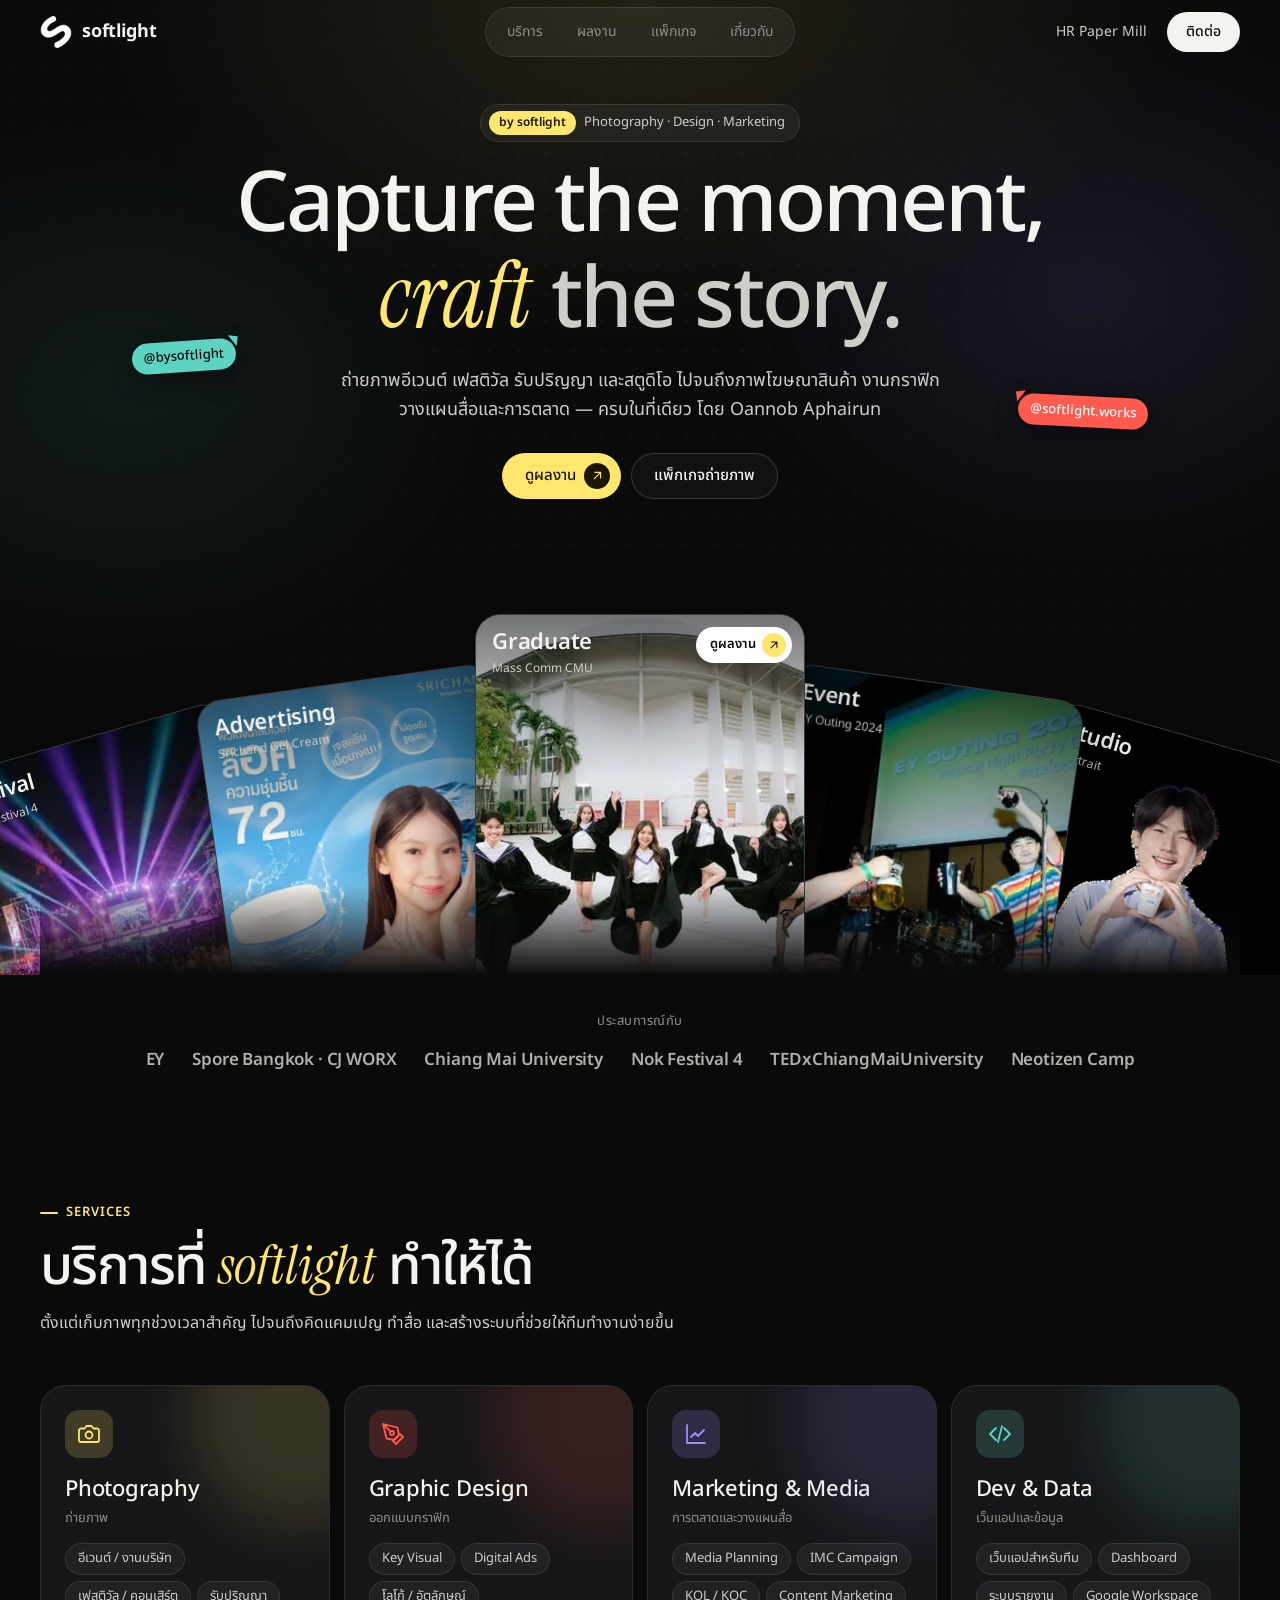
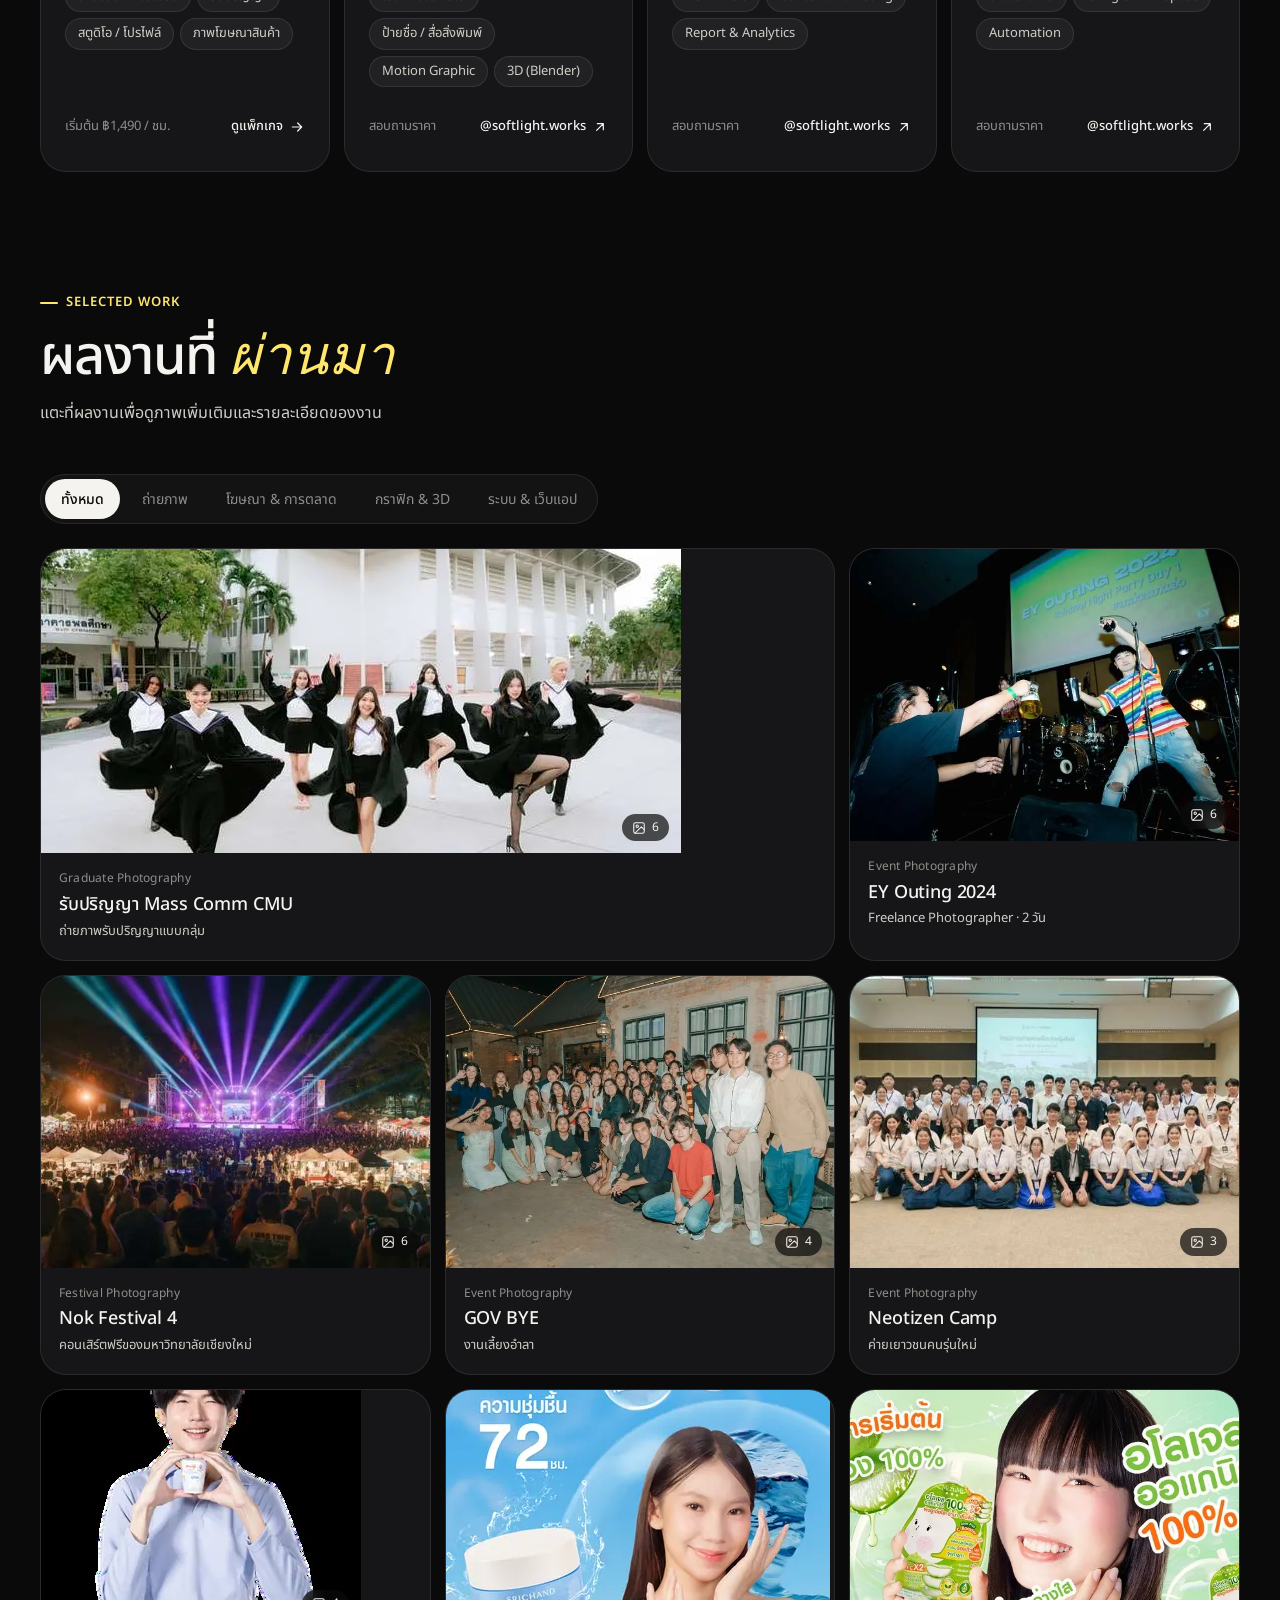
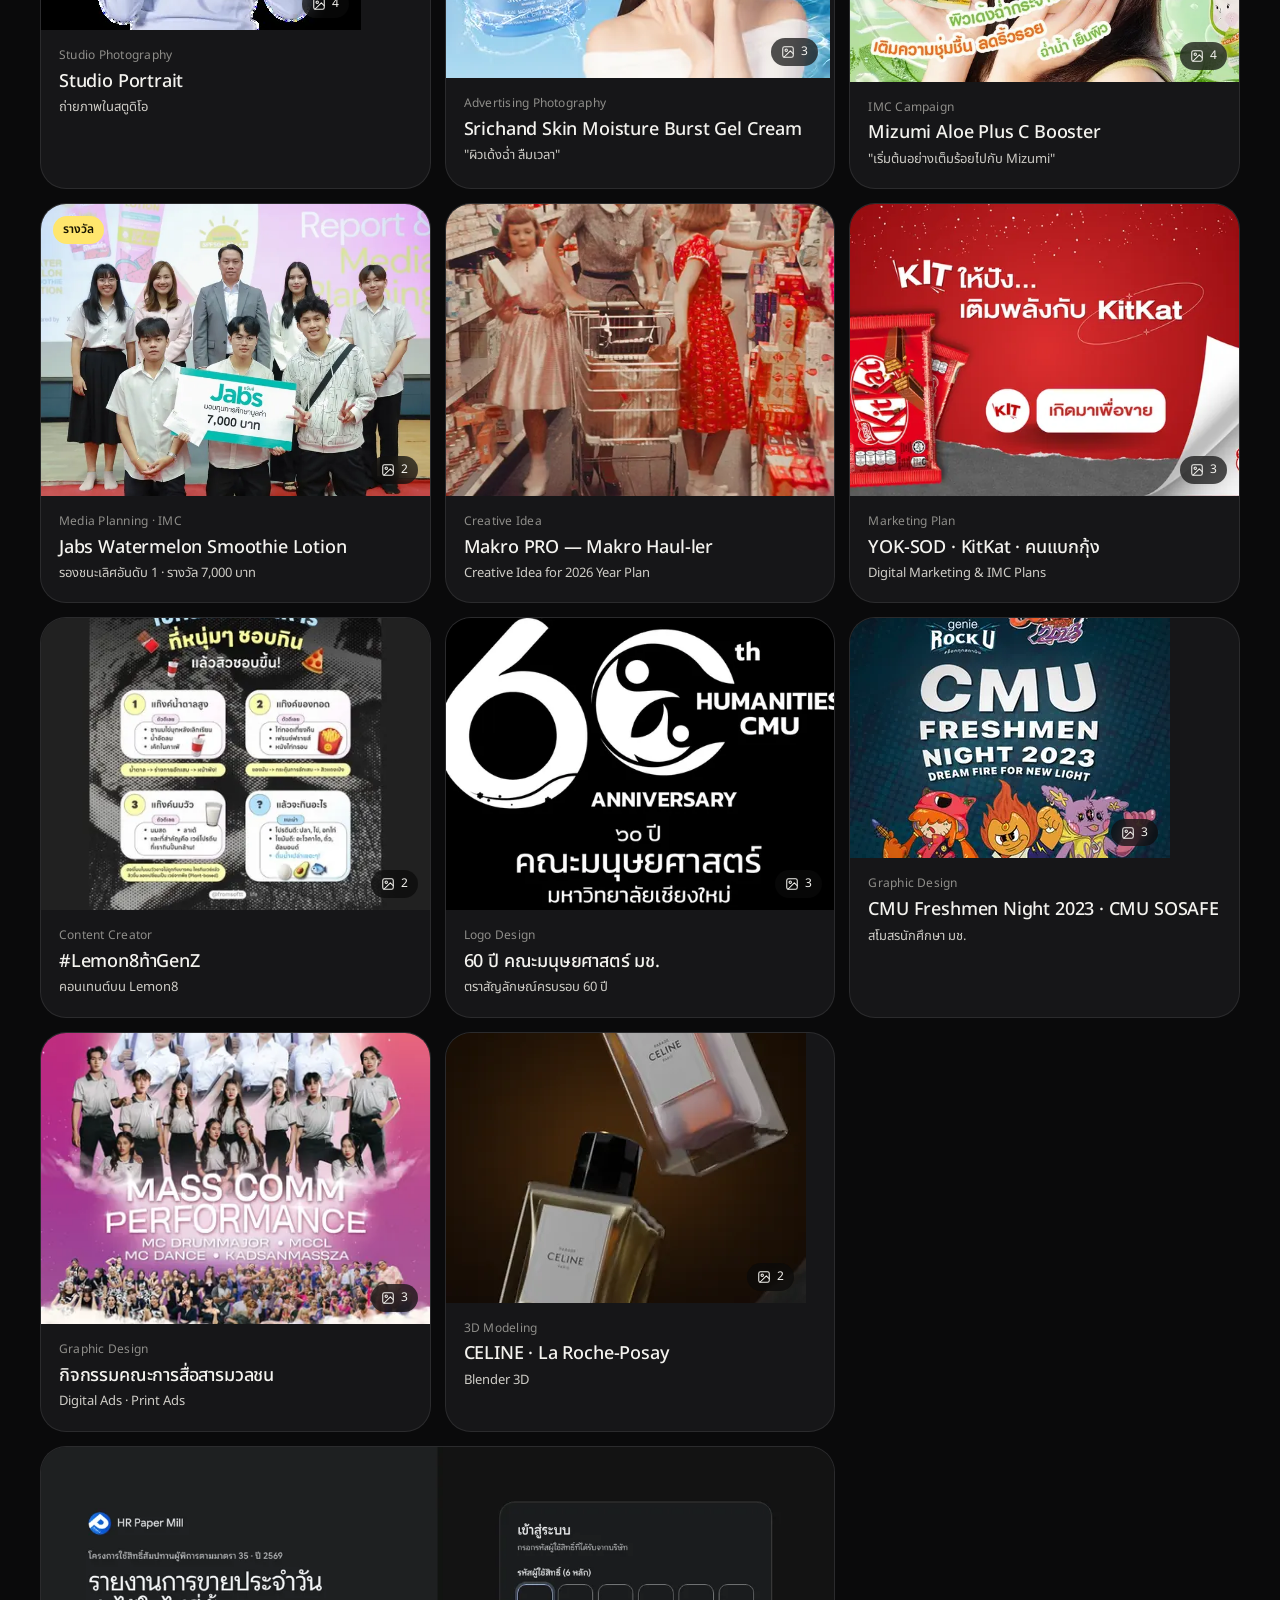
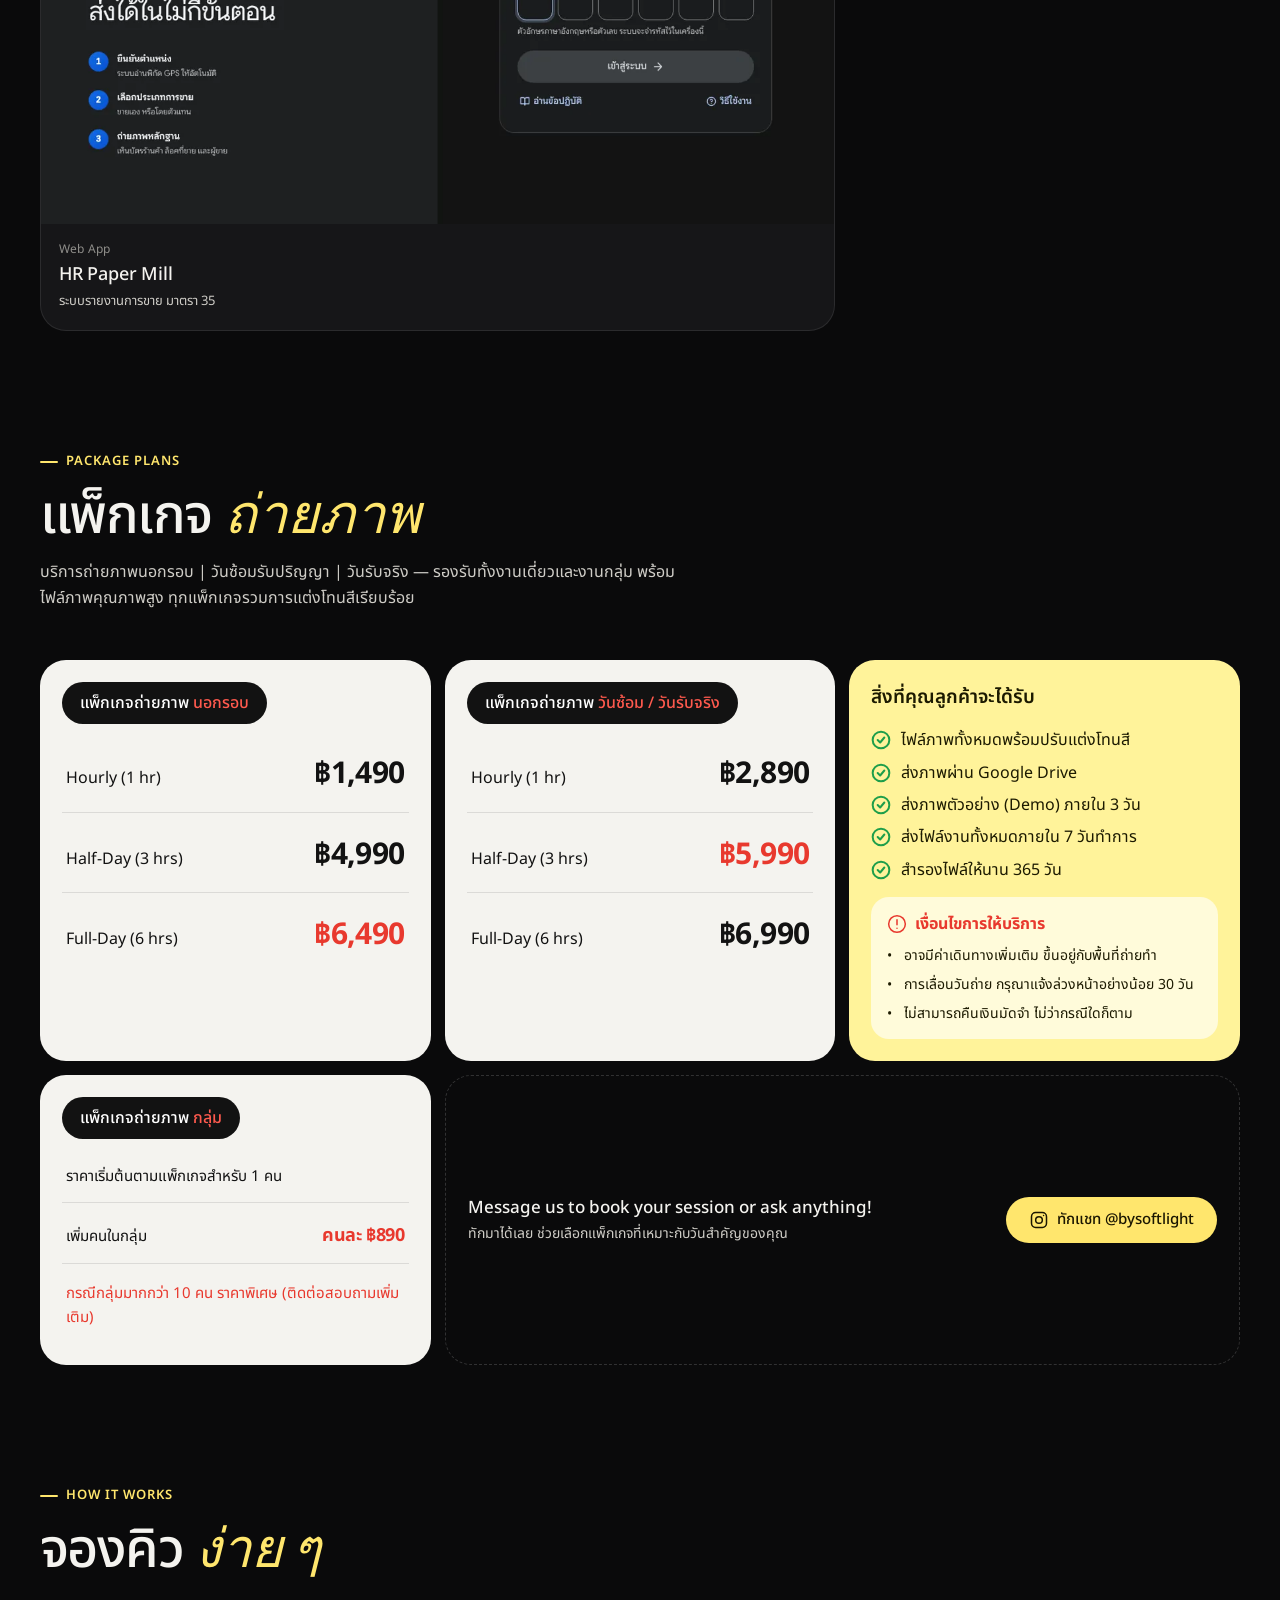
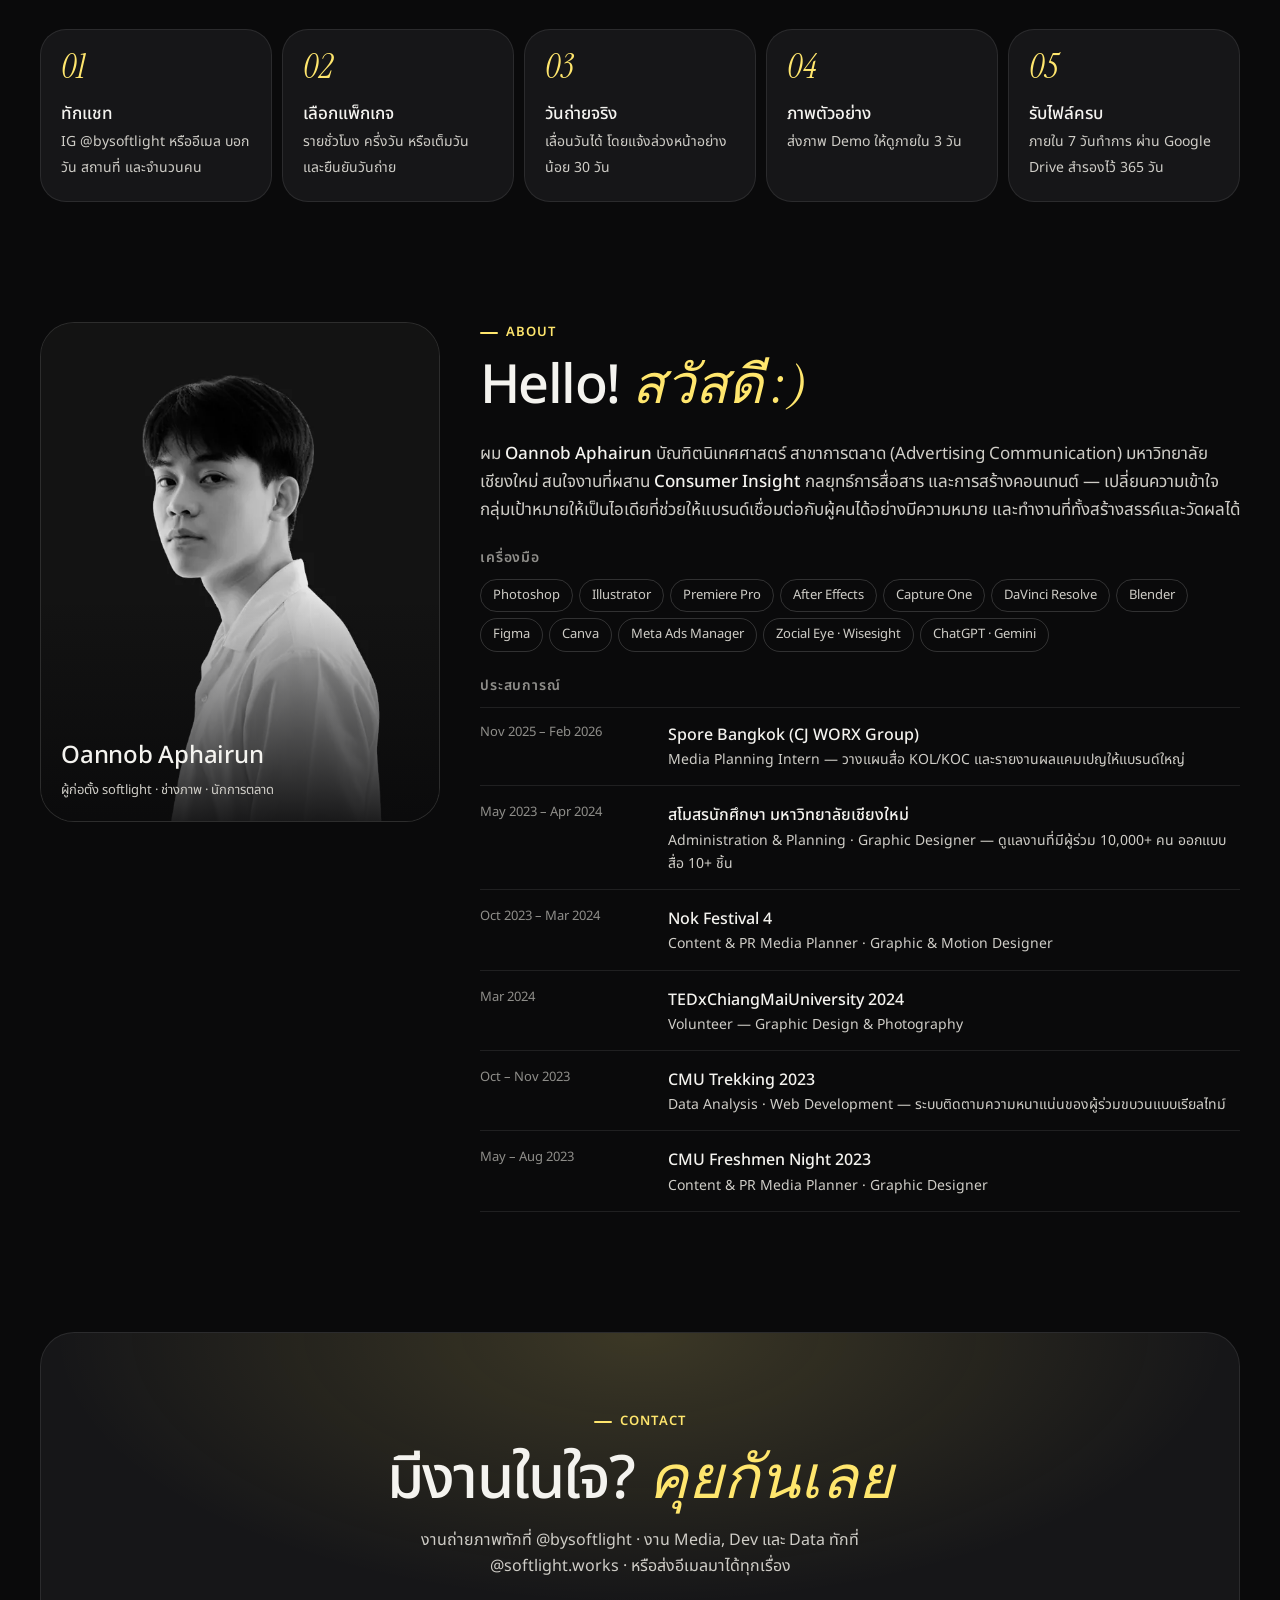
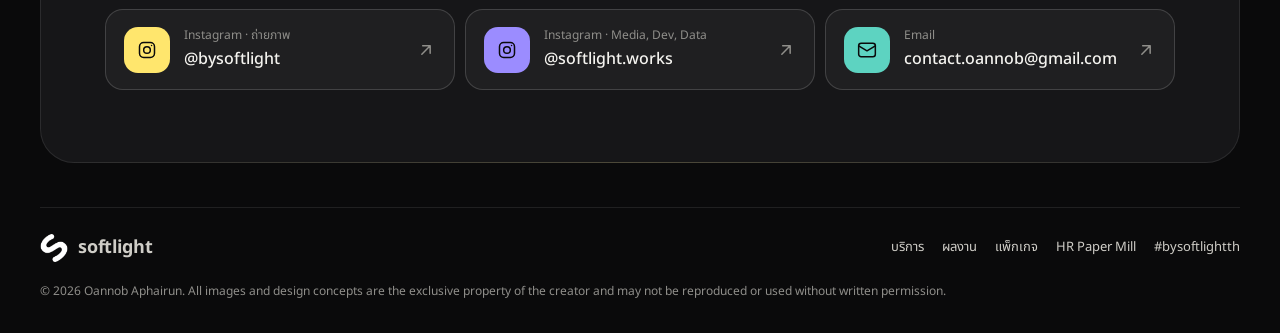
==== commit 83aed4e2: "softlight landing page: portfolio + services Dark landing page on the root: hero with fanned work ca" ====
--- a/index.html
+++ b/index.html
@@ -1,27 +1,293 @@
 <!doctype html>
 <html lang="th">
 <head>
-  <meta charset="utf-8">
-  <meta name="viewport" content="width=device-width, initial-scale=1">
-  <meta name="robots" content="noindex">
-  <title>HR Paper Mill — ย้ายไปลิงก์ใหม่</title>
-  <link rel="canonical" href="https://bysoftlight.github.io/hr-paper-mill/">
-  <script>
-    // เว็บย้ายไป /hr-paper-mill/ — พาไปหน้าเดิมในที่ใหม่ (เก็บ path, query และ #hash ไว้)
-    (function () {
-      var base = '/hr-paper-mill';
-      var path = location.pathname === '/' ? '/' : location.pathname;
-      location.replace(base + path + location.search + location.hash);
-    })();
-  </script>
-  <noscript><meta http-equiv="refresh" content="0; url=/hr-paper-mill/"></noscript>
-  <style>
-    body { margin: 0; min-height: 100vh; display: grid; place-items: center; padding: 16px; box-sizing: border-box;
-      background: #F3F1EC; color: #16191D; font: 16px/1.6 system-ui, sans-serif; text-align: center; }
-    a { color: #1847C2; font-weight: 600; }
-  </style>
+<meta charset="utf-8">
+<meta name="viewport" content="width=device-width, initial-scale=1, viewport-fit=cover">
+<title>softlight · ถ่ายภาพ กราฟิก และการตลาด</title>
+<meta name="description" content="softlight โดย Oannob Aphairun — รับถ่ายภาพอีเวนต์ เฟสติวัล รับปริญญา สตูดิโอ ภาพโฆษณาสินค้า งานกราฟิก วางแผนสื่อและการตลาด และพัฒนาเว็บแอป">
+<meta name="theme-color" content="#0A0A0B">
+<link rel="canonical" href="https://bysoftlight.github.io/">
+<meta property="og:title" content="softlight · ถ่ายภาพ กราฟิก และการตลาด">
+<meta property="og:description" content="Portfolio และบริการของ softlight — Photography · Graphic Design · Marketing · Web App">
+<meta property="og:image" content="https://bysoftlight.github.io/img/work/grad-1.webp">
+<link rel="icon" href="img/favicon-64.png" type="image/png">
+<link rel="apple-touch-icon" href="img/apple-touch-icon.png">
+<script>
+  // ลิงก์เก่าของ HR Paper Mill (เคยอยู่ที่หน้านี้): พาไปที่ใหม่
+  (function () { var h = location.hash; if (/^#(form|history|account)$/.test(h) || /[?&](uid|id)=/.test(location.search)) location.replace('/hr-paper-mill/' + location.search + h); })();
+  document.documentElement.className = 'js';
+</script>
+<link rel="preconnect" href="https://fonts.googleapis.com">
+<link rel="preconnect" href="https://fonts.gstatic.com" crossorigin>
+<link href="https://fonts.googleapis.com/css2?family=Google+Sans:wght@400;500;600;700&family=Instrument+Serif:ital@1&family=Noto+Sans+Thai:wght@400;500;600;700&display=swap" rel="stylesheet">
+<link rel="stylesheet" href="css/site.css?v=1.0.0">
 </head>
 <body>
-  <p>เว็บ HR Paper Mill ย้ายไปที่<br><a href="/hr-paper-mill/">bysoftlight.github.io/hr-paper-mill</a></p>
+<a class="skip" href="#main">ข้ามไปเนื้อหา</a>
+<svg width="0" height="0" style="position:absolute" aria-hidden="true">
+  <symbol id="i-arrow" viewBox="0 0 24 24"><path d="M7 17 17 7M8 7h9v9"/></symbol>
+  <symbol id="i-right" viewBox="0 0 24 24"><path d="M5 12h14M13 6l6 6-6 6"/></symbol>
+  <symbol id="i-left" viewBox="0 0 24 24"><path d="M19 12H5M11 6l-6 6 6 6"/></symbol>
+  <symbol id="i-menu" viewBox="0 0 24 24"><path d="M4 8h16M4 16h16"/></symbol>
+  <symbol id="i-x" viewBox="0 0 24 24"><path d="M18 6 6 18M6 6l12 12"/></symbol>
+  <symbol id="i-camera" viewBox="0 0 24 24"><path d="M14.5 4h-5L7.5 6.5H4a2 2 0 0 0-2 2V18a2 2 0 0 0 2 2h16a2 2 0 0 0 2-2V8.5a2 2 0 0 0-2-2h-3.5Z"/><circle cx="12" cy="13" r="3.5"/></symbol>
+  <symbol id="i-pen" viewBox="0 0 24 24"><path d="m12 19 7-7 3 3-7 7-3-3Z"/><path d="m18 13-1.5-7.5L2 2l3.5 14.5L13 18l5-5ZM2 2l7.6 7.6"/><circle cx="11" cy="11" r="2"/></symbol>
+  <symbol id="i-chart" viewBox="0 0 24 24"><path d="M3 3v18h18"/><path d="m7 15 4-4 3 3 6-6"/></symbol>
+  <symbol id="i-code" viewBox="0 0 24 24"><path d="m16 18 6-6-6-6M8 6l-6 6 6 6M14 4l-4 16"/></symbol>
+  <symbol id="i-images" viewBox="0 0 24 24"><rect x="3" y="3" width="18" height="18" rx="3"/><circle cx="9" cy="9" r="2"/><path d="m21 15-5-5L5 21"/></symbol>
+  <symbol id="i-check" viewBox="0 0 24 24"><circle cx="12" cy="12" r="10"/><path d="m8 12 3 3 5-6"/></symbol>
+  <symbol id="i-alert" viewBox="0 0 24 24"><circle cx="12" cy="12" r="10"/><path d="M12 7v6M12 17h.01"/></symbol>
+  <symbol id="i-ig" viewBox="0 0 24 24"><rect x="3" y="3" width="18" height="18" rx="5"/><circle cx="12" cy="12" r="4"/><path d="M17.5 6.5h.01"/></symbol>
+  <symbol id="i-mail" viewBox="0 0 24 24"><rect x="2" y="4" width="20" height="16" rx="3"/><path d="m22 7-10 6L2 7"/></symbol>
+</svg>
+
+<header class="nav" id="nav">
+  <div class="wrap nav-in">
+    <a class="logo" href="#top" aria-label="softlight หน้าแรก"><img src="img/softlight-logo.png" alt="" width="32" height="32">softlight</a>
+    <nav class="pill-nav" aria-label="เมนูหลัก">
+      <ul>
+        <li><a href="#services">บริการ</a></li>
+        <li><a href="#work">ผลงาน</a></li>
+        <li><a href="#packages">แพ็กเกจ</a></li>
+        <li><a href="#about">เกี่ยวกับ</a></li>
+      </ul>
+    </nav>
+    <div class="nav-cta">
+      <a class="text-link" href="/hr-paper-mill/">HR Paper Mill</a>
+      <a class="btn btn-light" href="#contact">ติดต่อ</a>
+    </div>
+    <button class="menu-btn" type="button" id="menuBtn" aria-expanded="false" aria-controls="menuPanel" aria-label="เปิดเมนู"><svg class="ic"><use href="#i-menu"/></svg></button>
+    <div class="menu-panel" id="menuPanel" hidden>
+      <a href="#services">บริการ</a>
+      <a href="#work">ผลงาน</a>
+      <a href="#packages">แพ็กเกจถ่ายภาพ</a>
+      <a href="#about">เกี่ยวกับ</a>
+      <a href="/hr-paper-mill/">HR Paper Mill <svg class="ic"><use href="#i-arrow"/></svg></a>
+      <a class="btn btn-yellow" href="#contact">ติดต่อ / จองคิว</a>
+    </div>
+  </div>
+</header>
+
+<main id="main">
+  <section class="hero" id="top" aria-labelledby="heroTitle">
+    <div class="wrap">
+      <div class="hero-text">
+        <span class="eyebrow"><b>by softlight</b> Photography · Design · Marketing</span>
+        <h1 id="heroTitle">Capture the moment,<br><span class="serif">craft</span> <span class="dim">the story.</span></h1>
+        <p class="lead">ถ่ายภาพอีเวนต์ เฟสติวัล รับปริญญา และสตูดิโอ ไปจนถึงภาพโฆษณาสินค้า งานกราฟิก วางแผนสื่อและการตลาด — ครบในที่เดียว โดย Oannob Aphairun</p>
+        <div class="hero-actions">
+          <a class="btn btn-yellow" href="#work">ดูผลงาน <span class="arrow"><svg class="ic" style="width:15px;height:15px"><use href="#i-arrow"/></svg></span></a>
+          <a class="btn btn-ghost" href="#packages">แพ็กเกจถ่ายภาพ</a>
+        </div>
+        <a class="tag-float tag-a" href="https://www.instagram.com/bysoftlight" target="_blank" rel="noopener">@bysoftlight</a>
+        <a class="tag-float tag-b" href="https://www.instagram.com/softlight.works" target="_blank" rel="noopener">@softlight.works</a>
+      </div>
+      <div class="fan" aria-label="ตัวอย่างผลงาน">
+        <a class="fan-card" href="#work" data-open="nok" style="--i:0"><img src="img/work/nok-1.webp" alt="คอนเสิร์ตในงาน Nok Festival 4" width="600" height="400" fetchpriority="high"><figcaption><b>Festival</b><small>Nok Festival 4</small></figcaption></a>
+        <a class="fan-card" href="#work" data-open="srichand" style="--i:1"><img src="img/work/srichand-1.webp" alt="ภาพโฆษณา Srichand Gel Cream" width="600" height="750"><figcaption><b>Advertising</b><small>Srichand Gel Cream</small></figcaption></a>
+        <a class="fan-card" href="#work" data-open="grad" style="--i:2"><img src="img/work/grad-1.webp" alt="ภาพรับปริญญากลุ่มเพื่อนกระโดดหน้าอาคาร" width="600" height="400"><figcaption><b>Graduate</b><small>Mass Comm CMU</small></figcaption><span class="chip">ดูผลงาน <i><svg class="ic" style="width:14px;height:14px"><use href="#i-arrow"/></svg></i></span></a>
+        <a class="fan-card" href="#work" data-open="ey" style="--i:3"><img src="img/work/ey-2.webp" alt="ผู้ร่วมงาน EY Outing 2024 บนเวที" width="600" height="400"><figcaption><b>Event</b><small>EY Outing 2024</small></figcaption></a>
+        <a class="fan-card" href="#work" data-open="studio" style="--i:4"><img src="img/work/studio-2.webp" alt="ภาพถ่ายสตูดิโอ" width="600" height="900"><figcaption><b>Studio</b><small>Portrait</small></figcaption></a>
+        <div class="fan-fade"></div>
+      </div>
+    </div>
+  </section>
+
+  <section class="trust wrap" aria-label="ประสบการณ์กับ">
+    <p>ประสบการณ์กับ</p>
+    <ul>
+      <li>EY</li><li>Spore Bangkok · CJ WORX</li><li>Chiang Mai University</li><li>Nok Festival 4</li><li>TEDxChiangMaiUniversity</li><li>Neotizen Camp</li>
+    </ul>
+  </section>
+
+  <section class="sec wrap" id="services" aria-labelledby="svcTitle">
+    <div class="sec-head reveal">
+      <span class="kicker">Services</span>
+      <h2 id="svcTitle">บริการที่ <span class="serif">softlight</span> ทำให้ได้</h2>
+      <p>ตั้งแต่เก็บภาพทุกช่วงเวลาสำคัญ ไปจนถึงคิดแคมเปญ ทำสื่อ และสร้างระบบที่ช่วยให้ทีมทำงานง่ายขึ้น</p>
+    </div>
+    <div class="services">
+      <article class="svc reveal" style="--c:var(--yellow)">
+        <span class="svc-ic"><svg class="ic"><use href="#i-camera"/></svg></span>
+        <h3>Photography<small>ถ่ายภาพ</small></h3>
+        <ul><li>อีเวนต์ / งานบริษัท</li><li>เฟสติวัล / คอนเสิร์ต</li><li>รับปริญญา</li><li>สตูดิโอ / โปรไฟล์</li><li>ภาพโฆษณาสินค้า</li></ul>
+        <div class="svc-foot">เริ่มต้น ฿1,490 / ชม. <a href="#packages">ดูแพ็กเกจ <svg class="ic" style="width:16px;height:16px"><use href="#i-right"/></svg></a></div>
+      </article>
+      <article class="svc reveal" style="--c:var(--coral)">
+        <span class="svc-ic"><svg class="ic"><use href="#i-pen"/></svg></span>
+        <h3>Graphic Design<small>ออกแบบกราฟิก</small></h3>
+        <ul><li>Key Visual</li><li>Digital Ads</li><li>โลโก้ / อัตลักษณ์</li><li>ป้ายชื่อ / สื่อสิ่งพิมพ์</li><li>Motion Graphic</li><li>3D (Blender)</li></ul>
+        <div class="svc-foot">สอบถามราคา <a href="https://www.instagram.com/softlight.works" target="_blank" rel="noopener">@softlight.works <svg class="ic" style="width:16px;height:16px"><use href="#i-arrow"/></svg></a></div>
+      </article>
+      <article class="svc reveal" style="--c:var(--violet)">
+        <span class="svc-ic"><svg class="ic"><use href="#i-chart"/></svg></span>
+        <h3>Marketing &amp; Media<small>การตลาดและวางแผนสื่อ</small></h3>
+        <ul><li>Media Planning</li><li>IMC Campaign</li><li>KOL / KOC</li><li>Content Marketing</li><li>Report &amp; Analytics</li></ul>
+        <div class="svc-foot">สอบถามราคา <a href="https://www.instagram.com/softlight.works" target="_blank" rel="noopener">@softlight.works <svg class="ic" style="width:16px;height:16px"><use href="#i-arrow"/></svg></a></div>
+      </article>
+      <article class="svc reveal" style="--c:var(--teal)">
+        <span class="svc-ic"><svg class="ic"><use href="#i-code"/></svg></span>
+        <h3>Dev &amp; Data<small>เว็บแอปและข้อมูล</small></h3>
+        <ul><li>เว็บแอปสำหรับทีม</li><li>Dashboard</li><li>ระบบรายงาน</li><li>Google Workspace</li><li>Automation</li></ul>
+        <div class="svc-foot">สอบถามราคา <a href="https://www.instagram.com/softlight.works" target="_blank" rel="noopener">@softlight.works <svg class="ic" style="width:16px;height:16px"><use href="#i-arrow"/></svg></a></div>
+      </article>
+    </div>
+  </section>
+
+  <section class="sec wrap" id="work" aria-labelledby="workTitle">
+    <div class="sec-head reveal">
+      <span class="kicker">Selected Work</span>
+      <h2 id="workTitle">ผลงานที่ <span class="serif">ผ่านมา</span></h2>
+      <p>แตะที่ผลงานเพื่อดูภาพเพิ่มเติมและรายละเอียดของงาน</p>
+    </div>
+    <div class="filters" role="group" aria-label="กรองผลงาน" id="filters">
+      <button type="button" data-f="all" aria-pressed="true">ทั้งหมด</button>
+      <button type="button" data-f="photo" aria-pressed="false">ถ่ายภาพ</button>
+      <button type="button" data-f="ads" aria-pressed="false">โฆษณา &amp; การตลาด</button>
+      <button type="button" data-f="graphic" aria-pressed="false">กราฟิก &amp; 3D</button>
+      <button type="button" data-f="dev" aria-pressed="false">ระบบ &amp; เว็บแอป</button>
+    </div>
+    <div class="works" id="works" aria-live="polite"></div>
+    <noscript><p>เปิด JavaScript เพื่อดูผลงานทั้งหมด หรือดูที่ <a href="https://www.instagram.com/bysoftlight">@bysoftlight</a></p></noscript>
+  </section>
+
+  <section class="sec wrap" id="packages" aria-labelledby="pkTitle">
+    <div class="sec-head reveal">
+      <span class="kicker">Package Plans</span>
+      <h2 id="pkTitle">แพ็กเกจ <span class="serif">ถ่ายภาพ</span></h2>
+      <p class="pk-sub">บริการถ่ายภาพนอกรอบ | วันซ้อมรับปริญญา | วันรับจริง — รองรับทั้งงานเดี่ยวและงานกลุ่ม พร้อมไฟล์ภาพคุณภาพสูง ทุกแพ็กเกจรวมการแต่งโทนสีเรียบร้อย</p>
+    </div>
+    <div class="packages">
+      <article class="pk reveal">
+        <h3>แพ็กเกจถ่ายภาพ<em>นอกรอบ</em></h3>
+        <div class="pk-row"><span>Hourly (1 hr)</span><b>฿1,490</b></div>
+        <div class="pk-row"><span>Half-Day (3 hrs)</span><b>฿4,990</b></div>
+        <div class="pk-row"><span>Full-Day (6 hrs)</span><b class="hot">฿6,490</b></div>
+      </article>
+      <article class="pk reveal">
+        <h3>แพ็กเกจถ่ายภาพ<em>วันซ้อม / วันรับจริง</em></h3>
+        <div class="pk-row"><span>Hourly (1 hr)</span><b>฿2,890</b></div>
+        <div class="pk-row"><span>Half-Day (3 hrs)</span><b class="hot">฿5,990</b></div>
+        <div class="pk-row"><span>Full-Day (6 hrs)</span><b>฿6,990</b></div>
+      </article>
+      <article class="pk-info reveal">
+        <h3>สิ่งที่คุณลูกค้าจะได้รับ</h3>
+        <ul>
+          <li><svg class="ic"><use href="#i-check"/></svg>ไฟล์ภาพทั้งหมดพร้อมปรับแต่งโทนสี</li>
+          <li><svg class="ic"><use href="#i-check"/></svg>ส่งภาพผ่าน Google Drive</li>
+          <li><svg class="ic"><use href="#i-check"/></svg>ส่งภาพตัวอย่าง (Demo) ภายใน 3 วัน</li>
+          <li><svg class="ic"><use href="#i-check"/></svg>ส่งไฟล์งานทั้งหมดภายใน 7 วันทำการ</li>
+          <li><svg class="ic"><use href="#i-check"/></svg>สำรองไฟล์ให้นาน 365 วัน</li>
+        </ul>
+        <div class="cond">
+          <h4><svg class="ic"><use href="#i-alert"/></svg>เงื่อนไขการให้บริการ</h4>
+          <ul>
+            <li>อาจมีค่าเดินทางเพิ่มเติม ขึ้นอยู่กับพื้นที่ถ่ายทำ</li>
+            <li>การเลื่อนวันถ่าย กรุณาแจ้งล่วงหน้าอย่างน้อย 30 วัน</li>
+            <li>ไม่สามารถคืนเงินมัดจำ ไม่ว่ากรณีใดก็ตาม</li>
+          </ul>
+        </div>
+      </article>
+      <article class="pk reveal">
+        <h3>แพ็กเกจถ่ายภาพ<em>กลุ่ม</em></h3>
+        <div class="pk-row note"><span>ราคาเริ่มต้นตามแพ็กเกจสำหรับ 1 คน</span></div>
+        <div class="pk-row note"><span>เพิ่มคนในกลุ่ม</span><b class="hot">คนละ ฿890</b></div>
+        <div class="pk-row note"><span class="hot-t">กรณีกลุ่มมากกว่า 10 คน ราคาพิเศษ (ติดต่อสอบถามเพิ่มเติม)</span></div>
+      </article>
+      <div class="pk-cta reveal">
+        <p><b>Message us to book your session or ask anything!</b>ทักมาได้เลย ช่วยเลือกแพ็กเกจที่เหมาะกับวันสำคัญของคุณ</p>
+        <a class="btn btn-yellow" href="https://www.instagram.com/bysoftlight" target="_blank" rel="noopener"><svg class="ic"><use href="#i-ig"/></svg>ทักแชท @bysoftlight</a>
+      </div>
+    </div>
+  </section>
+
+  <section class="sec wrap" aria-labelledby="stepTitle">
+    <div class="sec-head reveal">
+      <span class="kicker">How it works</span>
+      <h2 id="stepTitle">จองคิว <span class="serif">ง่าย ๆ</span></h2>
+    </div>
+    <ol class="steps">
+      <li class="step reveal"><div><b>ทักแชท</b><span>IG @bysoftlight หรืออีเมล บอกวัน สถานที่ และจำนวนคน</span></div></li>
+      <li class="step reveal"><div><b>เลือกแพ็กเกจ</b><span>รายชั่วโมง ครึ่งวัน หรือเต็มวัน และยืนยันวันถ่าย</span></div></li>
+      <li class="step reveal"><div><b>วันถ่ายจริง</b><span>เลื่อนวันได้ โดยแจ้งล่วงหน้าอย่างน้อย 30 วัน</span></div></li>
+      <li class="step reveal"><div><b>ภาพตัวอย่าง</b><span>ส่งภาพ Demo ให้ดูภายใน 3 วัน</span></div></li>
+      <li class="step reveal"><div><b>รับไฟล์ครบ</b><span>ภายใน 7 วันทำการ ผ่าน Google Drive สำรองไว้ 365 วัน</span></div></li>
+    </ol>
+  </section>
+
+  <section class="sec wrap" id="about" aria-labelledby="aboutTitle">
+    <div class="about">
+      <figure class="about-card reveal">
+        <img src="img/work/oannob.webp" alt="Oannob Aphairun" width="560" height="700" loading="lazy">
+        <figcaption><b>Oannob Aphairun</b><span>ผู้ก่อตั้ง softlight · ช่างภาพ · นักการตลาด</span></figcaption>
+      </figure>
+      <div class="about-body">
+        <div class="sec-head reveal" style="margin:0">
+          <span class="kicker">About</span>
+          <h2 id="aboutTitle">Hello! <span class="serif">สวัสดี :)</span></h2>
+        </div>
+        <p class="reveal">ผม <b>Oannob Aphairun</b> บัณฑิตนิเทศศาสตร์ สาขาการตลาด (Advertising Communication) มหาวิทยาลัยเชียงใหม่ สนใจงานที่ผสาน <b>Consumer Insight</b> กลยุทธ์การสื่อสาร และการสร้างคอนเทนต์ — เปลี่ยนความเข้าใจกลุ่มเป้าหมายให้เป็นไอเดียที่ช่วยให้แบรนด์เชื่อมต่อกับผู้คนได้อย่างมีความหมาย และทำงานที่ทั้งสร้างสรรค์และวัดผลได้</p>
+        <div class="reveal">
+          <h3>เครื่องมือ</h3>
+          <ul class="tools">
+            <li>Photoshop</li><li>Illustrator</li><li>Premiere Pro</li><li>After Effects</li><li>Capture One</li><li>DaVinci Resolve</li><li>Blender</li><li>Figma</li><li>Canva</li><li>Meta Ads Manager</li><li>Zocial Eye · Wisesight</li><li>ChatGPT · Gemini</li>
+          </ul>
+        </div>
+        <div class="reveal">
+          <h3>ประสบการณ์</h3>
+          <div class="timeline">
+            <div class="tl"><time>Nov 2025 – Feb 2026</time><div><b>Spore Bangkok (CJ WORX Group)</b><span>Media Planning Intern — วางแผนสื่อ KOL/KOC และรายงานผลแคมเปญให้แบรนด์ใหญ่</span></div></div>
+            <div class="tl"><time>May 2023 – Apr 2024</time><div><b>สโมสรนักศึกษา มหาวิทยาลัยเชียงใหม่</b><span>Administration &amp; Planning · Graphic Designer — ดูแลงานที่มีผู้ร่วม 10,000+ คน ออกแบบสื่อ 10+ ชิ้น</span></div></div>
+            <div class="tl"><time>Oct 2023 – Mar 2024</time><div><b>Nok Festival 4</b><span>Content &amp; PR Media Planner · Graphic &amp; Motion Designer</span></div></div>
+            <div class="tl"><time>Mar 2024</time><div><b>TEDxChiangMaiUniversity 2024</b><span>Volunteer — Graphic Design &amp; Photography</span></div></div>
+            <div class="tl"><time>Oct – Nov 2023</time><div><b>CMU Trekking 2023</b><span>Data Analysis · Web Development — ระบบติดตามความหนาแน่นของผู้ร่วมขบวนแบบเรียลไทม์</span></div></div>
+            <div class="tl"><time>May – Aug 2023</time><div><b>CMU Freshmen Night 2023</b><span>Content &amp; PR Media Planner · Graphic Designer</span></div></div>
+          </div>
+        </div>
+      </div>
+    </div>
+  </section>
+
+  <section class="wrap" id="contact" aria-labelledby="ctTitle">
+    <div class="contact reveal">
+      <span class="kicker">Contact</span>
+      <h2 id="ctTitle" style="margin-top:12px">มีงานในใจ? <span class="serif">คุยกันเลย</span></h2>
+      <p>งานถ่ายภาพทักที่ @bysoftlight · งาน Media, Dev และ Data ทักที่ @softlight.works · หรือส่งอีเมลมาได้ทุกเรื่อง</p>
+      <div class="channels">
+        <a class="ch" style="--c:var(--yellow)" href="https://www.instagram.com/bysoftlight" target="_blank" rel="noopener"><span class="ch-ic"><svg class="ic"><use href="#i-ig"/></svg></span><div><small>Instagram · ถ่ายภาพ</small><b>@bysoftlight</b></div><svg class="ic go"><use href="#i-arrow"/></svg></a>
+        <a class="ch" style="--c:var(--violet)" href="https://www.instagram.com/softlight.works" target="_blank" rel="noopener"><span class="ch-ic"><svg class="ic"><use href="#i-ig"/></svg></span><div><small>Instagram · Media, Dev, Data</small><b>@softlight.works</b></div><svg class="ic go"><use href="#i-arrow"/></svg></a>
+        <a class="ch" style="--c:var(--teal)" href="mailto:contact.oannob@gmail.com"><span class="ch-ic"><svg class="ic"><use href="#i-mail"/></svg></span><div><small>Email</small><b>contact.oannob@gmail.com</b></div><svg class="ic go"><use href="#i-arrow"/></svg></a>
+      </div>
+    </div>
+  </section>
+</main>
+
+<footer class="foot">
+  <div class="wrap foot-in">
+    <a class="logo" href="#top" style="margin:0"><img src="img/softlight-logo.png" alt="" width="28" height="28" style="width:28px;height:28px">softlight</a>
+    <nav aria-label="ลิงก์ท้ายหน้า">
+      <a href="#services">บริการ</a><a href="#work">ผลงาน</a><a href="#packages">แพ็กเกจ</a><a href="/hr-paper-mill/">HR Paper Mill</a><a href="https://www.instagram.com/bysoftlight" target="_blank" rel="noopener">#bysoftlightth</a>
+    </nav>
+    <p class="copy">© 2026 Oannob Aphairun. All images and design concepts are the exclusive property of the creator and may not be reproduced or used without written permission.</p>
+  </div>
+</footer>
+
+<dialog class="viewer" id="viewer" aria-labelledby="vTitle">
+  <div class="v-head">
+    <div><small id="vCat"></small><h3 id="vTitle"></h3></div>
+    <button class="icon-btn" type="button" data-close aria-label="ปิด"><svg class="ic"><use href="#i-x"/></svg></button>
+  </div>
+  <div class="v-stage">
+    <img id="vImg" alt="">
+    <button class="icon-btn nav-l" type="button" id="vPrev" aria-label="ภาพก่อนหน้า"><svg class="ic"><use href="#i-left"/></svg></button>
+    <button class="icon-btn nav-r" type="button" id="vNext" aria-label="ภาพถัดไป"><svg class="ic"><use href="#i-right"/></svg></button>
+  </div>
+  <div class="v-foot">
+    <div class="v-thumbs" id="vThumbs" aria-label="ภาพในผลงานนี้"></div>
+    <div class="v-desc" id="vDesc"></div>
+  </div>
+</dialog>
+
+<script src="js/site.js?v=1.0.0"></script>
 </body>
 </html>
--- a/css/site.css
+++ b/css/site.css
@@ -0,0 +1,327 @@
+/* softlight — Portfolio & Services
+   โทนมืด: พื้นเกือบดำ · การ์ดภาพมุมโค้ง · ปุ่มแคปซูล · เหลือง = สีหลัก (จาก Package Plans) · คอรัล = ราคา/จุดเน้น
+   Mobile-first · 640 / 960 / 1200 */
+
+:root {
+    --bg: #0A0A0B; --bg-2: #111113; --surface: #161618; --surface-2: #1E1E21; --line: rgba(255, 255, 255, .09); --line-2: rgba(255, 255, 255, .16);
+    --ink: #F4F3EF; --ink-2: #CFCDC7; --muted: #8F8E8A;
+    --yellow: #FFE66D; --yellow-ink: #1A1600; --coral: #FF5A4E; --teal: #5DD3C1; --violet: #9B8CFF;
+    --font: 'Google Sans', 'Noto Sans Thai', system-ui, sans-serif;
+    --serif: 'Instrument Serif', Georgia, serif;
+    --r-sm: 12px; --r-md: 18px; --r-lg: 26px; --r-xl: 34px;
+    --gutter: 16px; --max: 1200px; --nav-h: 64px;
+    color-scheme: dark;
+}
+* { box-sizing: border-box; }
+html { -webkit-text-size-adjust: 100%; scroll-padding-top: calc(var(--nav-h) + 16px); }
+@media (prefers-reduced-motion: no-preference) { html { scroll-behavior: smooth; } }
+body { margin: 0; background: var(--bg); color: var(--ink); font: 16px/1.65 var(--font); -webkit-font-smoothing: antialiased; overflow-x: hidden; }
+h1, h2, h3, p, ul, ol, figure { margin: 0; }
+ul, ol { padding: 0; list-style: none; }
+a { color: inherit; }
+img { display: block; max-width: 100%; }
+button { font: inherit; color: inherit; }
+[hidden] { display: none !important; }
+:focus-visible { outline: 2px solid var(--yellow); outline-offset: 3px; border-radius: 8px; }
+.sr-only { position: absolute; width: 1px; height: 1px; overflow: hidden; clip: rect(0 0 0 0); white-space: nowrap; }
+.skip { position: absolute; left: 16px; top: -60px; z-index: 100; padding: 10px 16px; border-radius: 999px; background: var(--yellow); color: var(--yellow-ink); font-weight: 600; text-decoration: none; }
+.skip:focus { top: 12px; }
+.ic { width: 20px; height: 20px; flex: none; fill: none; stroke: currentColor; stroke-width: 1.8; stroke-linecap: round; stroke-linejoin: round; }
+.wrap { width: min(100% - 2 * var(--gutter), var(--max)); margin-inline: auto; }
+.serif { font-family: var(--serif); font-style: italic; font-weight: 400; letter-spacing: 0; }
+
+/* ---------- ปุ่ม ---------- */
+.btn {
+    display: inline-flex; align-items: center; justify-content: center; gap: 8px; min-height: 46px; padding: 0 22px;
+    border-radius: 999px; border: 1px solid transparent; font-size: 15px; font-weight: 500; text-decoration: none; white-space: nowrap; cursor: pointer;
+    transition: transform .2s, background-color .2s, border-color .2s, color .2s;
+}
+.btn-light { background: var(--ink); color: #0A0A0B; }
+.btn-yellow { background: var(--yellow); color: var(--yellow-ink); }
+.btn-ghost { border-color: var(--line-2); background: rgba(255, 255, 255, .03); }
+.btn .arrow { display: grid; place-items: center; width: 26px; height: 26px; margin-right: -12px; border-radius: 50%; background: #0A0A0B; color: var(--yellow); }
+.btn-yellow .arrow { background: var(--yellow-ink); }
+@media (hover: hover) {
+    .btn:hover { transform: translateY(-1px); }
+    .btn-ghost:hover { border-color: var(--ink-2); background: rgba(255, 255, 255, .07); }
+    .btn-light:hover { background: #fff; }
+}
+
+/* ---------- แถบบน ---------- */
+.nav { position: fixed; inset: 0 0 auto; z-index: 50; transition: background-color .25s, border-color .25s, backdrop-filter .25s; border-bottom: 1px solid transparent; }
+.nav.is-scrolled { background: rgba(10, 10, 11, .72); border-bottom-color: var(--line); backdrop-filter: saturate(160%) blur(16px); -webkit-backdrop-filter: saturate(160%) blur(16px); }
+.nav-in { display: flex; align-items: center; gap: 12px; height: var(--nav-h); }
+.logo { display: inline-flex; align-items: center; gap: 10px; text-decoration: none; font-weight: 700; font-size: 18px; letter-spacing: -.01em; margin-right: auto; min-height: 44px; }
+.logo img { width: 32px; height: 32px; filter: invert(1); }
+.logo small { font-weight: 400; font-size: 13px; color: var(--muted); }
+.pill-nav { display: none; }
+.pill-nav ul { display: flex; gap: 2px; padding: 5px; border-radius: 999px; background: rgba(255, 255, 255, .05); border: 1px solid var(--line); }
+.pill-nav a { display: block; padding: 7px 16px; border-radius: 999px; font-size: 14px; color: var(--muted); text-decoration: none; transition: color .2s, background-color .2s; }
+.pill-nav a[aria-current="true"] { color: var(--ink); background: rgba(255, 255, 255, .09); }
+@media (hover: hover) { .pill-nav a:hover { color: var(--ink); } }
+.nav-cta { display: none; }
+.menu-btn { display: grid; place-items: center; width: 44px; height: 44px; border-radius: 50%; border: 1px solid var(--line-2); background: rgba(255, 255, 255, .04); cursor: pointer; }
+.menu-btn .ic { width: 22px; height: 22px; }
+.menu-panel { position: absolute; top: calc(var(--nav-h) - 4px); left: var(--gutter); right: var(--gutter); padding: 10px; border-radius: var(--r-lg); background: rgba(22, 22, 24, .97); border: 1px solid var(--line-2); box-shadow: 0 20px 60px rgba(0, 0, 0, .5); }
+.menu-panel a { display: flex; align-items: center; justify-content: space-between; min-height: 50px; padding: 0 16px; border-radius: 14px; text-decoration: none; font-size: 17px; }
+.menu-panel a:active { background: var(--surface-2); }
+.menu-panel .btn { margin-top: 6px; width: 100%; }
+@media (min-width: 960px) {
+    .pill-nav { display: block; position: absolute; left: 50%; transform: translateX(-50%); }
+    .nav-cta { display: flex; gap: 8px; align-items: center; }
+    .nav-cta .text-link { font-size: 14px; color: var(--ink-2); text-decoration: none; padding: 10px 12px; border-radius: 999px; }
+    .nav-cta .btn { min-height: 40px; padding: 0 18px; font-size: 14px; }
+    .menu-btn, .menu-panel { display: none !important; }
+}
+
+/* ---------- Hero ---------- */
+.hero { position: relative; padding: calc(var(--nav-h) + 40px) 0 0; overflow: hidden; isolation: isolate; }
+.hero::before {
+    content: ""; position: absolute; inset: 0; z-index: -1;
+    background:
+        radial-gradient(60% 50% at 50% 0%, rgba(255, 230, 109, .10), transparent 70%),
+        radial-gradient(40% 40% at 85% 30%, rgba(155, 140, 255, .10), transparent 70%),
+        radial-gradient(40% 40% at 10% 40%, rgba(93, 211, 193, .08), transparent 70%);
+}
+.hero::after {
+    content: ""; position: absolute; inset: 0; z-index: -1; opacity: .5;
+    background-image: radial-gradient(rgba(255, 255, 255, .14) 1px, transparent 1px); background-size: 28px 28px;
+    -webkit-mask-image: radial-gradient(70% 60% at 50% 30%, #000, transparent); mask-image: radial-gradient(70% 60% at 50% 30%, #000, transparent);
+}
+.hero-text { text-align: center; max-width: 820px; margin: 0 auto; position: relative; }
+.eyebrow { display: inline-flex; align-items: center; gap: 8px; padding: 6px 14px 6px 8px; border-radius: 999px; background: rgba(255, 255, 255, .05); border: 1px solid var(--line); font-size: 13px; color: var(--ink-2); }
+.eyebrow b { padding: 2px 10px; border-radius: 999px; background: var(--yellow); color: var(--yellow-ink); font-weight: 600; font-size: 12px; }
+.hero h1 { margin-top: 20px; font-size: clamp(40px, 9vw, 84px); line-height: 1.04; font-weight: 500; letter-spacing: -.035em; }
+.hero h1 .serif { font-size: 1.08em; color: var(--yellow); }
+.hero h1 .dim { color: var(--ink-2); }
+.hero .lead { margin: 20px auto 0; max-width: 620px; font-size: clamp(15px, 2.2vw, 18px); color: var(--ink-2); }
+.hero-actions { display: flex; flex-wrap: wrap; justify-content: center; gap: 10px; margin-top: 28px; }
+.tag-float { position: absolute; display: none; padding: 5px 12px; border-radius: 999px; font-size: 13px; font-weight: 500; color: #0A0A0B; text-decoration: none; box-shadow: 0 8px 24px rgba(0, 0, 0, .4); }
+.tag-float::before { content: ""; position: absolute; width: 0; height: 0; border: 7px solid transparent; }
+.tag-a { left: -12%; top: 60%; background: var(--teal); transform: rotate(-4deg); }
+.tag-a::before { right: -10px; top: -8px; border-left-color: var(--teal); transform: rotate(-35deg); }
+.tag-b { right: -12%; top: 74%; background: var(--coral); color: #fff; transform: rotate(3deg); }
+.tag-b::before { left: -10px; top: -8px; border-right-color: var(--coral); transform: rotate(35deg); }
+@media (min-width: 1100px) { .tag-float { display: inline-block; } }
+
+/* การ์ดภาพเรียงแบบพัด */
+.fan { position: relative; height: clamp(290px, 56vw, 440px); margin-top: 36px; perspective: 1400px; }
+.fan-card {
+    position: absolute; left: 50%; bottom: -18%; width: clamp(160px, 30vw, 300px); aspect-ratio: 3 / 4; margin-left: calc(clamp(160px, 30vw, 300px) / -2);
+    border-radius: var(--r-lg); overflow: hidden; background: var(--surface); border: 1px solid var(--line-2);
+    box-shadow: 0 30px 80px rgba(0, 0, 0, .6); transform-origin: 50% 120%; text-decoration: none;
+    transform: translateX(calc(var(--x) * 1%)) rotate(calc(var(--r) * 1deg)) translateY(calc(var(--y) * 1px));
+    transition: transform .5s cubic-bezier(.2, .8, .2, 1), box-shadow .3s;
+}
+.fan-card img { width: 100%; height: 100%; object-fit: cover; }
+.fan-card::after { content: ""; position: absolute; inset: 0; background: linear-gradient(180deg, rgba(0, 0, 0, .55), transparent 38%); }
+.fan-card figcaption { position: absolute; left: 16px; top: 14px; right: 16px; z-index: 1; line-height: 1.25; }
+.fan-card figcaption b { display: block; font-size: clamp(15px, 2.4vw, 22px); font-weight: 600; letter-spacing: -.01em; }
+.fan-card figcaption small { font-size: 12px; color: var(--ink-2); }
+.fan-card:nth-child(1) { --x: -150; --r: -16; --y: 70; z-index: 1; }
+.fan-card:nth-child(2) { --x: -78; --r: -8; --y: 24; z-index: 2; }
+.fan-card:nth-child(3) { --x: 0; --r: 0; --y: 0; z-index: 3; width: clamp(180px, 34vw, 330px); margin-left: calc(clamp(180px, 34vw, 330px) / -2); }
+.fan-card:nth-child(4) { --x: 78; --r: 8; --y: 24; z-index: 2; }
+.fan-card:nth-child(5) { --x: 150; --r: 16; --y: 70; z-index: 1; }
+.fan-card .chip { position: absolute; right: 12px; top: 12px; z-index: 2; display: inline-flex; align-items: center; gap: 6px; padding: 6px 6px 6px 14px; border-radius: 999px; background: #fff; color: #0A0A0B; font-size: 13px; font-weight: 600; }
+.fan-card .chip i { display: grid; place-items: center; width: 24px; height: 24px; border-radius: 50%; background: var(--yellow); }
+.fan-card:nth-child(3) figcaption { right: 130px; }
+@media (hover: hover) {
+    .fan-card:hover { transform: translateX(calc(var(--x) * 1%)) rotate(calc(var(--r) * 1deg)) translateY(calc(var(--y) * 1px - 18px)); box-shadow: 0 40px 90px rgba(0, 0, 0, .7); }
+}
+@media (max-width: 639px) {
+    .fan-card:nth-child(1), .fan-card:nth-child(5) { display: none; }
+    .fan-card:nth-child(2) { --x: -62; }
+    .fan-card:nth-child(4) { --x: 62; }
+    .fan-card:nth-child(3) figcaption { right: 16px; top: 54px; }
+}
+.fan-fade { position: absolute; left: 0; right: 0; bottom: 0; height: 90px; z-index: 5; background: linear-gradient(transparent, var(--bg)); pointer-events: none; }
+
+/* ---------- ประสบการณ์กับ ---------- */
+.trust { padding: 36px 0 8px; text-align: center; }
+.trust p { font-size: 13px; color: var(--muted); letter-spacing: .04em; }
+.trust ul { display: flex; flex-wrap: wrap; justify-content: center; gap: 10px 28px; margin-top: 14px; }
+.trust li { font-size: clamp(14px, 2vw, 17px); font-weight: 600; color: var(--ink-2); letter-spacing: -.01em; opacity: .85; }
+
+/* ---------- หัวข้อ section ---------- */
+.sec { padding: clamp(64px, 10vw, 120px) 0 0; }
+.sec-head { display: grid; gap: 12px; margin-bottom: clamp(28px, 5vw, 48px); }
+.sec-head.center { text-align: center; justify-items: center; }
+.kicker { display: inline-flex; align-items: center; gap: 8px; font-size: 13px; font-weight: 600; letter-spacing: .08em; text-transform: uppercase; color: var(--yellow); }
+.kicker::before { content: ""; width: 18px; height: 2px; border-radius: 2px; background: currentColor; }
+.sec h2 { font-size: clamp(30px, 5.6vw, 54px); line-height: 1.12; font-weight: 500; letter-spacing: -.03em; }
+.sec h2 .serif { color: var(--yellow); }
+.sec-head p { max-width: 640px; color: var(--ink-2); }
+
+/* ---------- บริการ ---------- */
+.services { display: grid; grid-template-columns: minmax(0, 1fr); gap: 14px; }
+.svc { position: relative; display: flex; flex-direction: column; gap: 14px; padding: 24px; border-radius: var(--r-lg); background: var(--surface); border: 1px solid var(--line); overflow: hidden; }
+.svc::before { content: ""; position: absolute; width: 220px; height: 220px; right: -80px; top: -80px; border-radius: 50%; background: var(--c); opacity: .14; filter: blur(30px); }
+.svc .svc-ic { display: grid; place-items: center; width: 48px; height: 48px; border-radius: 14px; background: color-mix(in srgb, var(--c) 18%, transparent); color: var(--c); }
+.svc .svc-ic .ic { width: 24px; height: 24px; }
+.svc h3 { font-size: 22px; font-weight: 500; letter-spacing: -.01em; }
+.svc h3 small { display: block; font-size: 13px; font-weight: 400; color: var(--muted); letter-spacing: 0; }
+.svc ul { display: flex; flex-wrap: wrap; gap: 6px; }
+.svc li { padding: 4px 12px; border-radius: 999px; background: rgba(255, 255, 255, .05); border: 1px solid var(--line); font-size: 13px; color: var(--ink-2); }
+.svc .svc-foot { margin-top: auto; padding-top: 6px; display: flex; align-items: center; justify-content: space-between; gap: 10px; flex-wrap: wrap; font-size: 13px; color: var(--muted); }
+.svc .svc-foot a { color: var(--ink); text-decoration: none; font-weight: 500; display: inline-flex; align-items: center; gap: 6px; min-height: 40px; }
+.svc .svc-foot a:hover { color: var(--c); }
+@media (min-width: 640px) { .services { grid-template-columns: repeat(2, minmax(0, 1fr)); } }
+@media (min-width: 1100px) { .services { grid-template-columns: repeat(4, minmax(0, 1fr)); } }
+
+/* ---------- ผลงาน ---------- */
+.filters { display: flex; gap: 6px; overflow-x: auto; padding: 4px; margin: 0 0 24px; scrollbar-width: none; border-radius: 999px; background: rgba(255, 255, 255, .04); border: 1px solid var(--line); width: max-content; max-width: 100%; }
+.filters::-webkit-scrollbar { display: none; }
+.filters button { flex: none; min-height: 40px; padding: 0 16px; border: 0; border-radius: 999px; background: none; color: var(--muted); font-size: 14px; cursor: pointer; white-space: nowrap; }
+.filters button[aria-pressed="true"] { background: var(--ink); color: #0A0A0B; font-weight: 500; }
+@media (hover: hover) { .filters button[aria-pressed="false"]:hover { color: var(--ink); } }
+.works { display: grid; grid-template-columns: minmax(0, 1fr); gap: 14px; }
+@media (min-width: 640px) { .works { grid-template-columns: repeat(2, minmax(0, 1fr)); } }
+@media (min-width: 1000px) { .works { grid-template-columns: repeat(3, minmax(0, 1fr)); } }
+.work {
+    position: relative; display: flex; flex-direction: column; padding: 0; border: 1px solid var(--line); border-radius: var(--r-lg); overflow: hidden;
+    background: var(--surface); text-align: left; cursor: pointer; transition: transform .25s, border-color .25s;
+}
+.work .cover { position: relative; aspect-ratio: 4 / 3; overflow: hidden; background: var(--surface-2); }
+.work .cover img { width: 100%; height: 100%; object-fit: cover; transition: transform .6s cubic-bezier(.2, .8, .2, 1); }
+.work .count { position: absolute; right: 12px; bottom: 12px; display: inline-flex; align-items: center; gap: 6px; padding: 4px 10px; border-radius: 999px; background: rgba(10, 10, 11, .7); backdrop-filter: blur(8px); font-size: 12px; }
+.work .count .ic { width: 14px; height: 14px; }
+.work .badge { position: absolute; left: 12px; top: 12px; padding: 4px 10px; border-radius: 999px; background: var(--yellow); color: var(--yellow-ink); font-size: 12px; font-weight: 600; }
+.work .meta { display: grid; gap: 4px; padding: 16px 18px 18px; }
+.work .meta small { font-size: 12px; color: var(--muted); letter-spacing: .02em; }
+.work .meta b { font-size: 18px; font-weight: 500; letter-spacing: -.01em; line-height: 1.3; }
+.work .meta span { font-size: 13px; color: var(--ink-2); }
+@media (hover: hover) { .work:hover { border-color: var(--line-2); transform: translateY(-3px); } .work:hover .cover img { transform: scale(1.05); } }
+.work.is-wide { }
+@media (min-width: 1000px) { .work.is-wide { grid-column: span 2; } .work.is-wide .cover { aspect-ratio: 16 / 7.6; } }
+
+/* หน้าต่างผลงาน */
+dialog.viewer { width: min(100vw, 1100px); max-width: 100vw; max-height: 100dvh; height: min(100dvh, 860px); padding: 0; border: 1px solid var(--line-2); border-radius: var(--r-xl); background: var(--bg-2); color: var(--ink); }
+dialog.viewer::backdrop { background: rgba(0, 0, 0, .78); backdrop-filter: blur(6px); }
+dialog.viewer[open] { display: grid; grid-template-rows: auto minmax(0, 1fr) auto; animation: pop .25s ease-out; }
+@keyframes pop { from { opacity: 0; transform: translateY(12px) scale(.98); } }
+.v-head { display: flex; align-items: flex-start; gap: 12px; padding: 18px 18px 12px 22px; }
+.v-head div { flex: 1; min-width: 0; }
+.v-head small { font-size: 12px; color: var(--muted); }
+.v-head h3 { font-size: clamp(20px, 3vw, 26px); font-weight: 500; letter-spacing: -.01em; line-height: 1.25; }
+.icon-btn { display: grid; place-items: center; flex: none; width: 44px; height: 44px; border-radius: 50%; border: 1px solid var(--line-2); background: rgba(255, 255, 255, .04); cursor: pointer; }
+.icon-btn:disabled { opacity: .3; cursor: default; }
+@media (hover: hover) { .icon-btn:not(:disabled):hover { background: rgba(255, 255, 255, .1); } }
+.v-stage { position: relative; display: grid; place-items: center; min-height: 0; padding: 0 12px; }
+.v-stage img { max-width: 100%; max-height: 100%; object-fit: contain; border-radius: var(--r-md); }
+.v-stage .nav-l, .v-stage .nav-r { position: absolute; top: 50%; transform: translateY(-50%); background: rgba(10, 10, 11, .6); backdrop-filter: blur(8px); }
+.v-stage .nav-l { left: 18px; } .v-stage .nav-r { right: 18px; }
+.v-foot { display: grid; gap: 12px; padding: 14px 22px 20px; }
+.v-thumbs { display: flex; gap: 8px; overflow-x: auto; padding: 2px; scrollbar-width: thin; }
+.v-thumbs button { flex: none; width: 64px; height: 48px; padding: 0; border: 2px solid transparent; border-radius: 10px; overflow: hidden; background: var(--surface); cursor: pointer; opacity: .55; }
+.v-thumbs button[aria-current="true"] { border-color: var(--yellow); opacity: 1; }
+.v-thumbs img { width: 100%; height: 100%; object-fit: cover; }
+.v-desc { display: grid; gap: 8px; font-size: 14px; color: var(--ink-2); max-width: 820px; }
+.v-desc .roles { display: flex; flex-wrap: wrap; gap: 6px; }
+.v-desc .roles span { padding: 3px 10px; border-radius: 999px; border: 1px solid var(--line-2); font-size: 12px; color: var(--ink); }
+.v-desc a { color: var(--yellow); }
+@media (max-width: 639px) {
+    dialog.viewer { border-radius: 0; height: 100dvh; border: 0; }
+    .v-stage .nav-l, .v-stage .nav-r { display: none; }
+}
+
+/* ---------- แพ็กเกจ ---------- */
+.pk-sub { color: var(--ink-2); }
+.packages { display: grid; grid-template-columns: minmax(0, 1fr); gap: 14px; }
+.pk { display: grid; gap: 6px; align-content: start; padding: 22px; border-radius: var(--r-lg); background: var(--ink); color: #121212; }
+.pk h3 { display: inline-flex; align-items: center; justify-self: start; padding: 8px 18px; margin-bottom: 8px; border-radius: 999px; background: #121212; color: #fff; font-size: 16px; font-weight: 500; }
+.pk h3 em { font-style: normal; color: var(--coral); margin-left: 4px; }
+.pk-row { display: flex; align-items: baseline; justify-content: space-between; gap: 12px; padding: 12px 4px; border-bottom: 1px solid rgba(0, 0, 0, .1); }
+.pk-row:last-child { border-bottom: 0; }
+.pk-row span { font-size: 16px; }
+.pk-row b { font-size: clamp(24px, 4vw, 30px); font-weight: 700; letter-spacing: -.02em; white-space: nowrap; }
+.pk-row b.hot { color: #E8392E; }
+.pk-row.note span { font-size: 15px; }
+.pk-row.note b { font-size: 18px; }
+.pk-row .hot-t { color: #E8392E; }
+.pk-info { display: grid; gap: 14px; padding: 22px; border-radius: var(--r-lg); background: #FFF39A; color: #1C1A00; }
+.pk-info h3 { font-size: 19px; font-weight: 600; }
+.pk-info ul { display: grid; gap: 6px; }
+.pk-info li { display: flex; gap: 10px; align-items: flex-start; }
+.pk-info li .ic { color: #1E9E4A; margin-top: 3px; stroke-width: 2.4; }
+.pk-info .cond { padding: 14px 16px; border-radius: var(--r-md); background: #FFFBDA; }
+.pk-info .cond h4 { margin: 0 0 6px; font-size: 16px; color: #E8392E; display: flex; gap: 8px; align-items: center; }
+.pk-info .cond li { font-size: 14px; }
+.pk-info .cond li::before { content: "•"; margin-right: 2px; }
+.pk-cta { display: flex; flex-wrap: wrap; align-items: center; gap: 14px; padding: 20px 22px; border-radius: var(--r-lg); border: 1px dashed var(--line-2); }
+.pk-cta p { flex: 1 1 260px; color: var(--ink-2); font-size: 14px; }
+.pk-cta p b { display: block; color: var(--ink); font-size: 17px; font-weight: 500; }
+@media (min-width: 760px) {
+    .packages { grid-template-columns: repeat(2, minmax(0, 1fr)); }
+    .pk-info { grid-row: span 2; }
+}
+@media (min-width: 1100px) {
+    .packages { grid-template-columns: repeat(3, minmax(0, 1fr)); }
+    .pk-info { grid-row: auto; }
+    .pk-cta { grid-column: span 2; }
+}
+
+/* ---------- ขั้นตอน ---------- */
+.steps { display: grid; grid-template-columns: minmax(0, 1fr); gap: 10px; counter-reset: s; }
+.step { position: relative; display: flex; gap: 16px; align-items: flex-start; padding: 20px; border-radius: var(--r-lg); background: var(--surface); border: 1px solid var(--line); counter-increment: s; }
+.step::before { content: counter(s, decimal-leading-zero); flex: none; font-family: var(--serif); font-style: italic; font-size: 34px; line-height: 1; color: var(--yellow); }
+.step b { display: block; font-weight: 500; font-size: 17px; }
+.step span { font-size: 14px; color: var(--ink-2); }
+@media (min-width: 760px) { .steps { grid-template-columns: repeat(2, minmax(0, 1fr)); } }
+@media (min-width: 1100px) { .steps { grid-template-columns: repeat(5, minmax(0, 1fr)); } .step { flex-direction: column; } }
+
+/* ---------- เกี่ยวกับ ---------- */
+.about { display: grid; grid-template-columns: minmax(0, 1fr); gap: 20px; }
+.about-card { position: relative; border-radius: var(--r-xl); overflow: hidden; background: #181818; border: 1px solid var(--line); min-height: 360px; }
+.about-card img { width: 100%; height: 100%; object-fit: cover; object-position: center top; filter: grayscale(1) contrast(1.05); }
+.about-card::after { content: ""; position: absolute; inset: 55% 0 0; background: linear-gradient(transparent, rgba(10, 10, 11, .9)); }
+.about-card figcaption { z-index: 1; }
+.about-card figcaption { position: absolute; left: 20px; right: 20px; bottom: 18px; }
+.about-card figcaption b { display: block; font-size: 24px; font-weight: 500; letter-spacing: -.01em; }
+.about-card figcaption span { font-size: 13px; color: var(--ink-2); }
+.about-body { display: grid; gap: 22px; align-content: start; }
+.about-body > p { color: var(--ink-2); font-size: 17px; }
+.about-body > p b { color: var(--ink); font-weight: 500; }
+.tools { display: flex; flex-wrap: wrap; gap: 6px; }
+.tools li { padding: 5px 12px; border-radius: 999px; border: 1px solid var(--line-2); font-size: 13px; color: var(--ink-2); }
+.timeline { display: grid; gap: 2px; border-top: 1px solid var(--line); }
+.tl { display: grid; grid-template-columns: minmax(0, 1fr); gap: 2px 18px; padding: 14px 0; border-bottom: 1px solid var(--line); }
+.tl time { font-size: 13px; color: var(--muted); }
+.tl b { font-weight: 500; font-size: 16px; }
+.tl span { display: block; font-size: 14px; color: var(--ink-2); }
+.about h3 { font-size: 14px; font-weight: 600; letter-spacing: .06em; text-transform: uppercase; color: var(--muted); margin-bottom: 10px; }
+@media (min-width: 640px) { .tl { grid-template-columns: 170px minmax(0, 1fr); } }
+@media (min-width: 960px) { .about { grid-template-columns: 400px minmax(0, 1fr); gap: 40px; } .about-card { position: sticky; top: calc(var(--nav-h) + 20px); align-self: start; aspect-ratio: 4 / 5; } }
+
+/* ---------- ติดต่อ ---------- */
+.contact { margin-top: clamp(64px, 10vw, 120px); padding: clamp(36px, 7vw, 72px) clamp(20px, 5vw, 64px); border-radius: var(--r-xl); text-align: center; position: relative; overflow: hidden; isolation: isolate;
+    background: radial-gradient(70% 90% at 50% 0%, rgba(255, 230, 109, .16), transparent 70%), var(--surface); border: 1px solid var(--line); }
+.contact h2 { font-size: clamp(32px, 6vw, 60px); line-height: 1.1; font-weight: 500; letter-spacing: -.03em; }
+.contact h2 .serif { color: var(--yellow); }
+.contact > p { margin: 14px auto 0; max-width: 560px; color: var(--ink-2); }
+.channels { display: grid; grid-template-columns: minmax(0, 1fr); gap: 10px; margin-top: 30px; text-align: left; }
+.ch { display: flex; align-items: center; gap: 14px; padding: 16px 18px; border-radius: var(--r-md); background: rgba(255, 255, 255, .04); border: 1px solid var(--line-2); text-decoration: none; transition: border-color .2s, background-color .2s, transform .2s; min-width: 0; }
+.ch .ch-ic { display: grid; place-items: center; flex: none; width: 46px; height: 46px; border-radius: 14px; color: #0A0A0B; background: var(--c); }
+.ch div { min-width: 0; flex: 1; }
+.ch small { display: block; font-size: 12px; color: var(--muted); }
+.ch b { display: block; font-weight: 500; overflow-wrap: anywhere; }
+.ch .go { color: var(--muted); }
+@media (hover: hover) { .ch:hover { border-color: var(--c); background: rgba(255, 255, 255, .07); transform: translateY(-2px); } }
+@media (min-width: 760px) { .channels { grid-template-columns: repeat(3, minmax(0, 1fr)); } }
+
+/* ---------- ท้ายหน้า ---------- */
+.foot { padding: 44px 0 calc(32px + env(safe-area-inset-bottom)); }
+.foot-in { display: flex; flex-wrap: wrap; gap: 18px 28px; align-items: center; justify-content: space-between; padding-top: 24px; border-top: 1px solid var(--line); font-size: 13px; color: var(--muted); }
+.foot-in nav { display: flex; flex-wrap: wrap; gap: 4px 18px; }
+.foot-in a { text-decoration: none; color: var(--ink-2); min-height: 32px; display: inline-flex; align-items: center; }
+.foot-in a:hover { color: var(--ink); }
+.foot .copy { flex-basis: 100%; font-size: 12px; }
+
+/* ---------- เคลื่อนไหวเมื่อเลื่อนมาเห็น ---------- */
+@media (prefers-reduced-motion: no-preference) {
+    .js .reveal { opacity: 0; transform: translateY(18px); transition: opacity .7s ease, transform .7s cubic-bezier(.2, .8, .2, 1); }
+    .js .reveal.is-in { opacity: 1; transform: none; }
+    .js .fan-card { animation: deal .9s cubic-bezier(.2, .8, .2, 1) both; animation-delay: calc(var(--i) * 90ms + 150ms); }
+    @keyframes deal { from { opacity: 0; transform: translateX(0) rotate(0) translateY(120px); } }
+}
+@media (prefers-reduced-motion: reduce) { *, *::before, *::after { animation: none !important; transition: none !important; } }
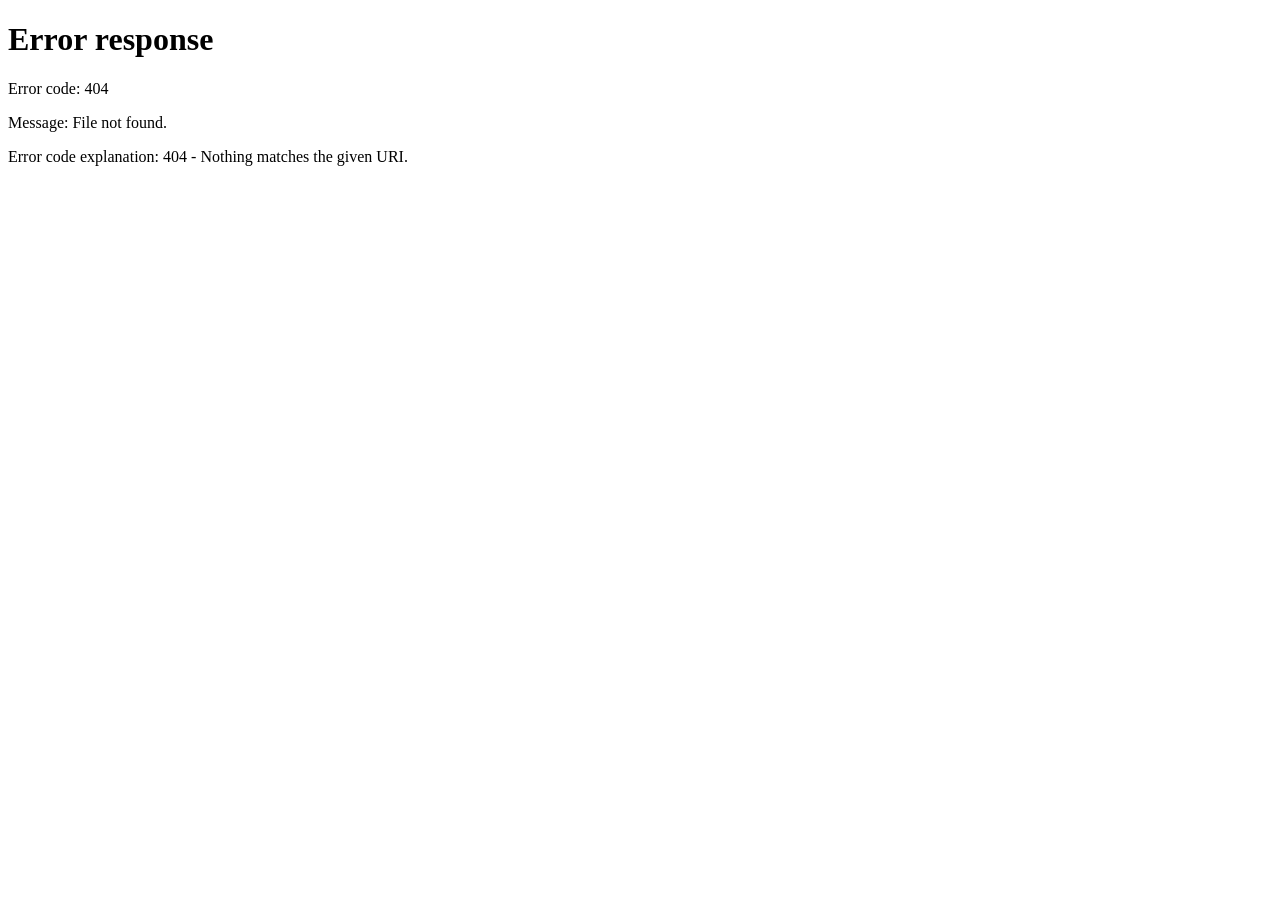
==== commit d214db6b: "Root redirects to /hr-paper-mill/; move softlight page to /softlight/ bysoftlight.github.io is now o" ====
--- a/index.html
+++ b/index.html
@@ -1,293 +1,24 @@
 <!doctype html>
 <html lang="th">
 <head>
-<meta charset="utf-8">
-<meta name="viewport" content="width=device-width, initial-scale=1, viewport-fit=cover">
-<title>softlight · ถ่ายภาพ กราฟิก และการตลาด</title>
-<meta name="description" content="softlight โดย Oannob Aphairun — รับถ่ายภาพอีเวนต์ เฟสติวัล รับปริญญา สตูดิโอ ภาพโฆษณาสินค้า งานกราฟิก วางแผนสื่อและการตลาด และพัฒนาเว็บแอป">
-<meta name="theme-color" content="#0A0A0B">
-<link rel="canonical" href="https://bysoftlight.github.io/">
-<meta property="og:title" content="softlight · ถ่ายภาพ กราฟิก และการตลาด">
-<meta property="og:description" content="Portfolio และบริการของ softlight — Photography · Graphic Design · Marketing · Web App">
-<meta property="og:image" content="https://bysoftlight.github.io/img/work/grad-1.webp">
-<link rel="icon" href="img/favicon-64.png" type="image/png">
-<link rel="apple-touch-icon" href="img/apple-touch-icon.png">
-<script>
-  // ลิงก์เก่าของ HR Paper Mill (เคยอยู่ที่หน้านี้): พาไปที่ใหม่
-  (function () { var h = location.hash; if (/^#(form|history|account)$/.test(h) || /[?&](uid|id)=/.test(location.search)) location.replace('/hr-paper-mill/' + location.search + h); })();
-  document.documentElement.className = 'js';
-</script>
-<link rel="preconnect" href="https://fonts.googleapis.com">
-<link rel="preconnect" href="https://fonts.gstatic.com" crossorigin>
-<link href="https://fonts.googleapis.com/css2?family=Google+Sans:wght@400;500;600;700&family=Instrument+Serif:ital@1&family=Noto+Sans+Thai:wght@400;500;600;700&display=swap" rel="stylesheet">
-<link rel="stylesheet" href="css/site.css?v=1.0.0">
+  <meta charset="utf-8">
+  <meta name="viewport" content="width=device-width, initial-scale=1">
+  <meta name="robots" content="noindex">
+  <title>HR Paper Mill — ย้ายไปลิงก์ใหม่</title>
+  <link rel="canonical" href="https://bysoftlight.github.io/hr-paper-mill/">
+  <script>
+    // หน้าแรกเดิมของ HR Paper Mill: พาไปที่ใหม่ (เก็บ ?query และ #hash ไว้ เช่น ?uid=… หรือ #history)
+    location.replace('/hr-paper-mill/' + location.search + location.hash);
+  </script>
+  <noscript><meta http-equiv="refresh" content="0; url=/hr-paper-mill/"></noscript>
+  <style>
+    body { margin: 0; min-height: 100vh; display: grid; place-items: center; padding: 16px; box-sizing: border-box;
+      background: #fff; color: #1F1F1F; font: 16px/1.6 system-ui, sans-serif; text-align: center; }
+    a { color: #0850D1; font-weight: 600; }
+    @media (prefers-color-scheme: dark) { body { background: #131314; color: #F1F3F4; } a { color: #AECBFA; } }
+  </style>
 </head>
 <body>
-<a class="skip" href="#main">ข้ามไปเนื้อหา</a>
-<svg width="0" height="0" style="position:absolute" aria-hidden="true">
-  <symbol id="i-arrow" viewBox="0 0 24 24"><path d="M7 17 17 7M8 7h9v9"/></symbol>
-  <symbol id="i-right" viewBox="0 0 24 24"><path d="M5 12h14M13 6l6 6-6 6"/></symbol>
-  <symbol id="i-left" viewBox="0 0 24 24"><path d="M19 12H5M11 6l-6 6 6 6"/></symbol>
-  <symbol id="i-menu" viewBox="0 0 24 24"><path d="M4 8h16M4 16h16"/></symbol>
-  <symbol id="i-x" viewBox="0 0 24 24"><path d="M18 6 6 18M6 6l12 12"/></symbol>
-  <symbol id="i-camera" viewBox="0 0 24 24"><path d="M14.5 4h-5L7.5 6.5H4a2 2 0 0 0-2 2V18a2 2 0 0 0 2 2h16a2 2 0 0 0 2-2V8.5a2 2 0 0 0-2-2h-3.5Z"/><circle cx="12" cy="13" r="3.5"/></symbol>
-  <symbol id="i-pen" viewBox="0 0 24 24"><path d="m12 19 7-7 3 3-7 7-3-3Z"/><path d="m18 13-1.5-7.5L2 2l3.5 14.5L13 18l5-5ZM2 2l7.6 7.6"/><circle cx="11" cy="11" r="2"/></symbol>
-  <symbol id="i-chart" viewBox="0 0 24 24"><path d="M3 3v18h18"/><path d="m7 15 4-4 3 3 6-6"/></symbol>
-  <symbol id="i-code" viewBox="0 0 24 24"><path d="m16 18 6-6-6-6M8 6l-6 6 6 6M14 4l-4 16"/></symbol>
-  <symbol id="i-images" viewBox="0 0 24 24"><rect x="3" y="3" width="18" height="18" rx="3"/><circle cx="9" cy="9" r="2"/><path d="m21 15-5-5L5 21"/></symbol>
-  <symbol id="i-check" viewBox="0 0 24 24"><circle cx="12" cy="12" r="10"/><path d="m8 12 3 3 5-6"/></symbol>
-  <symbol id="i-alert" viewBox="0 0 24 24"><circle cx="12" cy="12" r="10"/><path d="M12 7v6M12 17h.01"/></symbol>
-  <symbol id="i-ig" viewBox="0 0 24 24"><rect x="3" y="3" width="18" height="18" rx="5"/><circle cx="12" cy="12" r="4"/><path d="M17.5 6.5h.01"/></symbol>
-  <symbol id="i-mail" viewBox="0 0 24 24"><rect x="2" y="4" width="20" height="16" rx="3"/><path d="m22 7-10 6L2 7"/></symbol>
-</svg>
-
-<header class="nav" id="nav">
-  <div class="wrap nav-in">
-    <a class="logo" href="#top" aria-label="softlight หน้าแรก"><img src="img/softlight-logo.png" alt="" width="32" height="32">softlight</a>
-    <nav class="pill-nav" aria-label="เมนูหลัก">
-      <ul>
-        <li><a href="#services">บริการ</a></li>
-        <li><a href="#work">ผลงาน</a></li>
-        <li><a href="#packages">แพ็กเกจ</a></li>
-        <li><a href="#about">เกี่ยวกับ</a></li>
-      </ul>
-    </nav>
-    <div class="nav-cta">
-      <a class="text-link" href="/hr-paper-mill/">HR Paper Mill</a>
-      <a class="btn btn-light" href="#contact">ติดต่อ</a>
-    </div>
-    <button class="menu-btn" type="button" id="menuBtn" aria-expanded="false" aria-controls="menuPanel" aria-label="เปิดเมนู"><svg class="ic"><use href="#i-menu"/></svg></button>
-    <div class="menu-panel" id="menuPanel" hidden>
-      <a href="#services">บริการ</a>
-      <a href="#work">ผลงาน</a>
-      <a href="#packages">แพ็กเกจถ่ายภาพ</a>
-      <a href="#about">เกี่ยวกับ</a>
-      <a href="/hr-paper-mill/">HR Paper Mill <svg class="ic"><use href="#i-arrow"/></svg></a>
-      <a class="btn btn-yellow" href="#contact">ติดต่อ / จองคิว</a>
-    </div>
-  </div>
-</header>
-
-<main id="main">
-  <section class="hero" id="top" aria-labelledby="heroTitle">
-    <div class="wrap">
-      <div class="hero-text">
-        <span class="eyebrow"><b>by softlight</b> Photography · Design · Marketing</span>
-        <h1 id="heroTitle">Capture the moment,<br><span class="serif">craft</span> <span class="dim">the story.</span></h1>
-        <p class="lead">ถ่ายภาพอีเวนต์ เฟสติวัล รับปริญญา และสตูดิโอ ไปจนถึงภาพโฆษณาสินค้า งานกราฟิก วางแผนสื่อและการตลาด — ครบในที่เดียว โดย Oannob Aphairun</p>
-        <div class="hero-actions">
-          <a class="btn btn-yellow" href="#work">ดูผลงาน <span class="arrow"><svg class="ic" style="width:15px;height:15px"><use href="#i-arrow"/></svg></span></a>
-          <a class="btn btn-ghost" href="#packages">แพ็กเกจถ่ายภาพ</a>
-        </div>
-        <a class="tag-float tag-a" href="https://www.instagram.com/bysoftlight" target="_blank" rel="noopener">@bysoftlight</a>
-        <a class="tag-float tag-b" href="https://www.instagram.com/softlight.works" target="_blank" rel="noopener">@softlight.works</a>
-      </div>
-      <div class="fan" aria-label="ตัวอย่างผลงาน">
-        <a class="fan-card" href="#work" data-open="nok" style="--i:0"><img src="img/work/nok-1.webp" alt="คอนเสิร์ตในงาน Nok Festival 4" width="600" height="400" fetchpriority="high"><figcaption><b>Festival</b><small>Nok Festival 4</small></figcaption></a>
-        <a class="fan-card" href="#work" data-open="srichand" style="--i:1"><img src="img/work/srichand-1.webp" alt="ภาพโฆษณา Srichand Gel Cream" width="600" height="750"><figcaption><b>Advertising</b><small>Srichand Gel Cream</small></figcaption></a>
-        <a class="fan-card" href="#work" data-open="grad" style="--i:2"><img src="img/work/grad-1.webp" alt="ภาพรับปริญญากลุ่มเพื่อนกระโดดหน้าอาคาร" width="600" height="400"><figcaption><b>Graduate</b><small>Mass Comm CMU</small></figcaption><span class="chip">ดูผลงาน <i><svg class="ic" style="width:14px;height:14px"><use href="#i-arrow"/></svg></i></span></a>
-        <a class="fan-card" href="#work" data-open="ey" style="--i:3"><img src="img/work/ey-2.webp" alt="ผู้ร่วมงาน EY Outing 2024 บนเวที" width="600" height="400"><figcaption><b>Event</b><small>EY Outing 2024</small></figcaption></a>
-        <a class="fan-card" href="#work" data-open="studio" style="--i:4"><img src="img/work/studio-2.webp" alt="ภาพถ่ายสตูดิโอ" width="600" height="900"><figcaption><b>Studio</b><small>Portrait</small></figcaption></a>
-        <div class="fan-fade"></div>
-      </div>
-    </div>
-  </section>
-
-  <section class="trust wrap" aria-label="ประสบการณ์กับ">
-    <p>ประสบการณ์กับ</p>
-    <ul>
-      <li>EY</li><li>Spore Bangkok · CJ WORX</li><li>Chiang Mai University</li><li>Nok Festival 4</li><li>TEDxChiangMaiUniversity</li><li>Neotizen Camp</li>
-    </ul>
-  </section>
-
-  <section class="sec wrap" id="services" aria-labelledby="svcTitle">
-    <div class="sec-head reveal">
-      <span class="kicker">Services</span>
-      <h2 id="svcTitle">บริการที่ <span class="serif">softlight</span> ทำให้ได้</h2>
-      <p>ตั้งแต่เก็บภาพทุกช่วงเวลาสำคัญ ไปจนถึงคิดแคมเปญ ทำสื่อ และสร้างระบบที่ช่วยให้ทีมทำงานง่ายขึ้น</p>
-    </div>
-    <div class="services">
-      <article class="svc reveal" style="--c:var(--yellow)">
-        <span class="svc-ic"><svg class="ic"><use href="#i-camera"/></svg></span>
-        <h3>Photography<small>ถ่ายภาพ</small></h3>
-        <ul><li>อีเวนต์ / งานบริษัท</li><li>เฟสติวัล / คอนเสิร์ต</li><li>รับปริญญา</li><li>สตูดิโอ / โปรไฟล์</li><li>ภาพโฆษณาสินค้า</li></ul>
-        <div class="svc-foot">เริ่มต้น ฿1,490 / ชม. <a href="#packages">ดูแพ็กเกจ <svg class="ic" style="width:16px;height:16px"><use href="#i-right"/></svg></a></div>
-      </article>
-      <article class="svc reveal" style="--c:var(--coral)">
-        <span class="svc-ic"><svg class="ic"><use href="#i-pen"/></svg></span>
-        <h3>Graphic Design<small>ออกแบบกราฟิก</small></h3>
-        <ul><li>Key Visual</li><li>Digital Ads</li><li>โลโก้ / อัตลักษณ์</li><li>ป้ายชื่อ / สื่อสิ่งพิมพ์</li><li>Motion Graphic</li><li>3D (Blender)</li></ul>
-        <div class="svc-foot">สอบถามราคา <a href="https://www.instagram.com/softlight.works" target="_blank" rel="noopener">@softlight.works <svg class="ic" style="width:16px;height:16px"><use href="#i-arrow"/></svg></a></div>
-      </article>
-      <article class="svc reveal" style="--c:var(--violet)">
-        <span class="svc-ic"><svg class="ic"><use href="#i-chart"/></svg></span>
-        <h3>Marketing &amp; Media<small>การตลาดและวางแผนสื่อ</small></h3>
-        <ul><li>Media Planning</li><li>IMC Campaign</li><li>KOL / KOC</li><li>Content Marketing</li><li>Report &amp; Analytics</li></ul>
-        <div class="svc-foot">สอบถามราคา <a href="https://www.instagram.com/softlight.works" target="_blank" rel="noopener">@softlight.works <svg class="ic" style="width:16px;height:16px"><use href="#i-arrow"/></svg></a></div>
-      </article>
-      <article class="svc reveal" style="--c:var(--teal)">
-        <span class="svc-ic"><svg class="ic"><use href="#i-code"/></svg></span>
-        <h3>Dev &amp; Data<small>เว็บแอปและข้อมูล</small></h3>
-        <ul><li>เว็บแอปสำหรับทีม</li><li>Dashboard</li><li>ระบบรายงาน</li><li>Google Workspace</li><li>Automation</li></ul>
-        <div class="svc-foot">สอบถามราคา <a href="https://www.instagram.com/softlight.works" target="_blank" rel="noopener">@softlight.works <svg class="ic" style="width:16px;height:16px"><use href="#i-arrow"/></svg></a></div>
-      </article>
-    </div>
-  </section>
-
-  <section class="sec wrap" id="work" aria-labelledby="workTitle">
-    <div class="sec-head reveal">
-      <span class="kicker">Selected Work</span>
-      <h2 id="workTitle">ผลงานที่ <span class="serif">ผ่านมา</span></h2>
-      <p>แตะที่ผลงานเพื่อดูภาพเพิ่มเติมและรายละเอียดของงาน</p>
-    </div>
-    <div class="filters" role="group" aria-label="กรองผลงาน" id="filters">
-      <button type="button" data-f="all" aria-pressed="true">ทั้งหมด</button>
-      <button type="button" data-f="photo" aria-pressed="false">ถ่ายภาพ</button>
-      <button type="button" data-f="ads" aria-pressed="false">โฆษณา &amp; การตลาด</button>
-      <button type="button" data-f="graphic" aria-pressed="false">กราฟิก &amp; 3D</button>
-      <button type="button" data-f="dev" aria-pressed="false">ระบบ &amp; เว็บแอป</button>
-    </div>
-    <div class="works" id="works" aria-live="polite"></div>
-    <noscript><p>เปิด JavaScript เพื่อดูผลงานทั้งหมด หรือดูที่ <a href="https://www.instagram.com/bysoftlight">@bysoftlight</a></p></noscript>
-  </section>
-
-  <section class="sec wrap" id="packages" aria-labelledby="pkTitle">
-    <div class="sec-head reveal">
-      <span class="kicker">Package Plans</span>
-      <h2 id="pkTitle">แพ็กเกจ <span class="serif">ถ่ายภาพ</span></h2>
-      <p class="pk-sub">บริการถ่ายภาพนอกรอบ | วันซ้อมรับปริญญา | วันรับจริง — รองรับทั้งงานเดี่ยวและงานกลุ่ม พร้อมไฟล์ภาพคุณภาพสูง ทุกแพ็กเกจรวมการแต่งโทนสีเรียบร้อย</p>
-    </div>
-    <div class="packages">
-      <article class="pk reveal">
-        <h3>แพ็กเกจถ่ายภาพ<em>นอกรอบ</em></h3>
-        <div class="pk-row"><span>Hourly (1 hr)</span><b>฿1,490</b></div>
-        <div class="pk-row"><span>Half-Day (3 hrs)</span><b>฿4,990</b></div>
-        <div class="pk-row"><span>Full-Day (6 hrs)</span><b class="hot">฿6,490</b></div>
-      </article>
-      <article class="pk reveal">
-        <h3>แพ็กเกจถ่ายภาพ<em>วันซ้อม / วันรับจริง</em></h3>
-        <div class="pk-row"><span>Hourly (1 hr)</span><b>฿2,890</b></div>
-        <div class="pk-row"><span>Half-Day (3 hrs)</span><b class="hot">฿5,990</b></div>
-        <div class="pk-row"><span>Full-Day (6 hrs)</span><b>฿6,990</b></div>
-      </article>
-      <article class="pk-info reveal">
-        <h3>สิ่งที่คุณลูกค้าจะได้รับ</h3>
-        <ul>
-          <li><svg class="ic"><use href="#i-check"/></svg>ไฟล์ภาพทั้งหมดพร้อมปรับแต่งโทนสี</li>
-          <li><svg class="ic"><use href="#i-check"/></svg>ส่งภาพผ่าน Google Drive</li>
-          <li><svg class="ic"><use href="#i-check"/></svg>ส่งภาพตัวอย่าง (Demo) ภายใน 3 วัน</li>
-          <li><svg class="ic"><use href="#i-check"/></svg>ส่งไฟล์งานทั้งหมดภายใน 7 วันทำการ</li>
-          <li><svg class="ic"><use href="#i-check"/></svg>สำรองไฟล์ให้นาน 365 วัน</li>
-        </ul>
-        <div class="cond">
-          <h4><svg class="ic"><use href="#i-alert"/></svg>เงื่อนไขการให้บริการ</h4>
-          <ul>
-            <li>อาจมีค่าเดินทางเพิ่มเติม ขึ้นอยู่กับพื้นที่ถ่ายทำ</li>
-            <li>การเลื่อนวันถ่าย กรุณาแจ้งล่วงหน้าอย่างน้อย 30 วัน</li>
-            <li>ไม่สามารถคืนเงินมัดจำ ไม่ว่ากรณีใดก็ตาม</li>
-          </ul>
-        </div>
-      </article>
-      <article class="pk reveal">
-        <h3>แพ็กเกจถ่ายภาพ<em>กลุ่ม</em></h3>
-        <div class="pk-row note"><span>ราคาเริ่มต้นตามแพ็กเกจสำหรับ 1 คน</span></div>
-        <div class="pk-row note"><span>เพิ่มคนในกลุ่ม</span><b class="hot">คนละ ฿890</b></div>
-        <div class="pk-row note"><span class="hot-t">กรณีกลุ่มมากกว่า 10 คน ราคาพิเศษ (ติดต่อสอบถามเพิ่มเติม)</span></div>
-      </article>
-      <div class="pk-cta reveal">
-        <p><b>Message us to book your session or ask anything!</b>ทักมาได้เลย ช่วยเลือกแพ็กเกจที่เหมาะกับวันสำคัญของคุณ</p>
-        <a class="btn btn-yellow" href="https://www.instagram.com/bysoftlight" target="_blank" rel="noopener"><svg class="ic"><use href="#i-ig"/></svg>ทักแชท @bysoftlight</a>
-      </div>
-    </div>
-  </section>
-
-  <section class="sec wrap" aria-labelledby="stepTitle">
-    <div class="sec-head reveal">
-      <span class="kicker">How it works</span>
-      <h2 id="stepTitle">จองคิว <span class="serif">ง่าย ๆ</span></h2>
-    </div>
-    <ol class="steps">
-      <li class="step reveal"><div><b>ทักแชท</b><span>IG @bysoftlight หรืออีเมล บอกวัน สถานที่ และจำนวนคน</span></div></li>
-      <li class="step reveal"><div><b>เลือกแพ็กเกจ</b><span>รายชั่วโมง ครึ่งวัน หรือเต็มวัน และยืนยันวันถ่าย</span></div></li>
-      <li class="step reveal"><div><b>วันถ่ายจริง</b><span>เลื่อนวันได้ โดยแจ้งล่วงหน้าอย่างน้อย 30 วัน</span></div></li>
-      <li class="step reveal"><div><b>ภาพตัวอย่าง</b><span>ส่งภาพ Demo ให้ดูภายใน 3 วัน</span></div></li>
-      <li class="step reveal"><div><b>รับไฟล์ครบ</b><span>ภายใน 7 วันทำการ ผ่าน Google Drive สำรองไว้ 365 วัน</span></div></li>
-    </ol>
-  </section>
-
-  <section class="sec wrap" id="about" aria-labelledby="aboutTitle">
-    <div class="about">
-      <figure class="about-card reveal">
-        <img src="img/work/oannob.webp" alt="Oannob Aphairun" width="560" height="700" loading="lazy">
-        <figcaption><b>Oannob Aphairun</b><span>ผู้ก่อตั้ง softlight · ช่างภาพ · นักการตลาด</span></figcaption>
-      </figure>
-      <div class="about-body">
-        <div class="sec-head reveal" style="margin:0">
-          <span class="kicker">About</span>
-          <h2 id="aboutTitle">Hello! <span class="serif">สวัสดี :)</span></h2>
-        </div>
-        <p class="reveal">ผม <b>Oannob Aphairun</b> บัณฑิตนิเทศศาสตร์ สาขาการตลาด (Advertising Communication) มหาวิทยาลัยเชียงใหม่ สนใจงานที่ผสาน <b>Consumer Insight</b> กลยุทธ์การสื่อสาร และการสร้างคอนเทนต์ — เปลี่ยนความเข้าใจกลุ่มเป้าหมายให้เป็นไอเดียที่ช่วยให้แบรนด์เชื่อมต่อกับผู้คนได้อย่างมีความหมาย และทำงานที่ทั้งสร้างสรรค์และวัดผลได้</p>
-        <div class="reveal">
-          <h3>เครื่องมือ</h3>
-          <ul class="tools">
-            <li>Photoshop</li><li>Illustrator</li><li>Premiere Pro</li><li>After Effects</li><li>Capture One</li><li>DaVinci Resolve</li><li>Blender</li><li>Figma</li><li>Canva</li><li>Meta Ads Manager</li><li>Zocial Eye · Wisesight</li><li>ChatGPT · Gemini</li>
-          </ul>
-        </div>
-        <div class="reveal">
-          <h3>ประสบการณ์</h3>
-          <div class="timeline">
-            <div class="tl"><time>Nov 2025 – Feb 2026</time><div><b>Spore Bangkok (CJ WORX Group)</b><span>Media Planning Intern — วางแผนสื่อ KOL/KOC และรายงานผลแคมเปญให้แบรนด์ใหญ่</span></div></div>
-            <div class="tl"><time>May 2023 – Apr 2024</time><div><b>สโมสรนักศึกษา มหาวิทยาลัยเชียงใหม่</b><span>Administration &amp; Planning · Graphic Designer — ดูแลงานที่มีผู้ร่วม 10,000+ คน ออกแบบสื่อ 10+ ชิ้น</span></div></div>
-            <div class="tl"><time>Oct 2023 – Mar 2024</time><div><b>Nok Festival 4</b><span>Content &amp; PR Media Planner · Graphic &amp; Motion Designer</span></div></div>
-            <div class="tl"><time>Mar 2024</time><div><b>TEDxChiangMaiUniversity 2024</b><span>Volunteer — Graphic Design &amp; Photography</span></div></div>
-            <div class="tl"><time>Oct – Nov 2023</time><div><b>CMU Trekking 2023</b><span>Data Analysis · Web Development — ระบบติดตามความหนาแน่นของผู้ร่วมขบวนแบบเรียลไทม์</span></div></div>
-            <div class="tl"><time>May – Aug 2023</time><div><b>CMU Freshmen Night 2023</b><span>Content &amp; PR Media Planner · Graphic Designer</span></div></div>
-          </div>
-        </div>
-      </div>
-    </div>
-  </section>
-
-  <section class="wrap" id="contact" aria-labelledby="ctTitle">
-    <div class="contact reveal">
-      <span class="kicker">Contact</span>
-      <h2 id="ctTitle" style="margin-top:12px">มีงานในใจ? <span class="serif">คุยกันเลย</span></h2>
-      <p>งานถ่ายภาพทักที่ @bysoftlight · งาน Media, Dev และ Data ทักที่ @softlight.works · หรือส่งอีเมลมาได้ทุกเรื่อง</p>
-      <div class="channels">
-        <a class="ch" style="--c:var(--yellow)" href="https://www.instagram.com/bysoftlight" target="_blank" rel="noopener"><span class="ch-ic"><svg class="ic"><use href="#i-ig"/></svg></span><div><small>Instagram · ถ่ายภาพ</small><b>@bysoftlight</b></div><svg class="ic go"><use href="#i-arrow"/></svg></a>
-        <a class="ch" style="--c:var(--violet)" href="https://www.instagram.com/softlight.works" target="_blank" rel="noopener"><span class="ch-ic"><svg class="ic"><use href="#i-ig"/></svg></span><div><small>Instagram · Media, Dev, Data</small><b>@softlight.works</b></div><svg class="ic go"><use href="#i-arrow"/></svg></a>
-        <a class="ch" style="--c:var(--teal)" href="mailto:contact.oannob@gmail.com"><span class="ch-ic"><svg class="ic"><use href="#i-mail"/></svg></span><div><small>Email</small><b>contact.oannob@gmail.com</b></div><svg class="ic go"><use href="#i-arrow"/></svg></a>
-      </div>
-    </div>
-  </section>
-</main>
-
-<footer class="foot">
-  <div class="wrap foot-in">
-    <a class="logo" href="#top" style="margin:0"><img src="img/softlight-logo.png" alt="" width="28" height="28" style="width:28px;height:28px">softlight</a>
-    <nav aria-label="ลิงก์ท้ายหน้า">
-      <a href="#services">บริการ</a><a href="#work">ผลงาน</a><a href="#packages">แพ็กเกจ</a><a href="/hr-paper-mill/">HR Paper Mill</a><a href="https://www.instagram.com/bysoftlight" target="_blank" rel="noopener">#bysoftlightth</a>
-    </nav>
-    <p class="copy">© 2026 Oannob Aphairun. All images and design concepts are the exclusive property of the creator and may not be reproduced or used without written permission.</p>
-  </div>
-</footer>
-
-<dialog class="viewer" id="viewer" aria-labelledby="vTitle">
-  <div class="v-head">
-    <div><small id="vCat"></small><h3 id="vTitle"></h3></div>
-    <button class="icon-btn" type="button" data-close aria-label="ปิด"><svg class="ic"><use href="#i-x"/></svg></button>
-  </div>
-  <div class="v-stage">
-    <img id="vImg" alt="">
-    <button class="icon-btn nav-l" type="button" id="vPrev" aria-label="ภาพก่อนหน้า"><svg class="ic"><use href="#i-left"/></svg></button>
-    <button class="icon-btn nav-r" type="button" id="vNext" aria-label="ภาพถัดไป"><svg class="ic"><use href="#i-right"/></svg></button>
-  </div>
-  <div class="v-foot">
-    <div class="v-thumbs" id="vThumbs" aria-label="ภาพในผลงานนี้"></div>
-    <div class="v-desc" id="vDesc"></div>
-  </div>
-</dialog>
-
-<script src="js/site.js?v=1.0.0"></script>
+  <p>HR Paper Mill ย้ายไปที่<br><a href="/hr-paper-mill/">bysoftlight.github.io/hr-paper-mill</a><br><small>softlight: <a href="/softlight/">bysoftlight.github.io/softlight</a></small></p>
 </body>
 </html>
